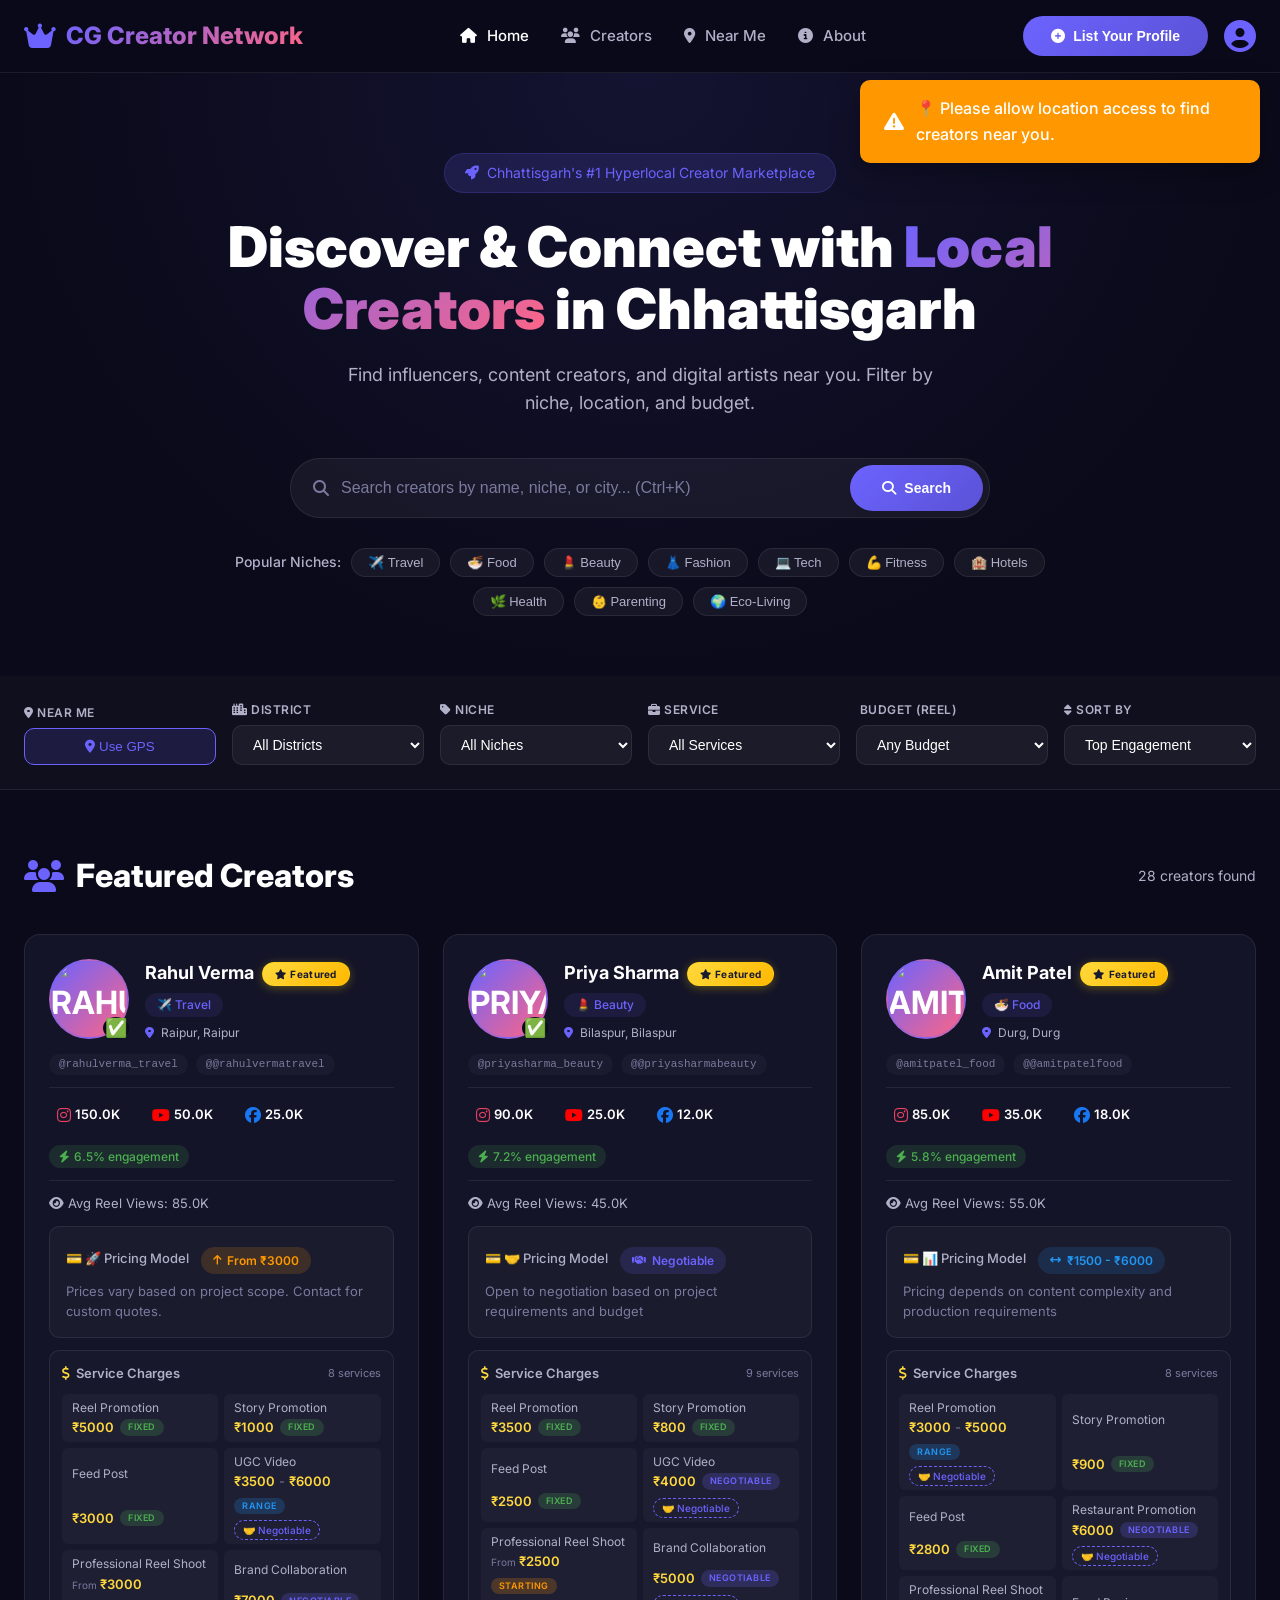
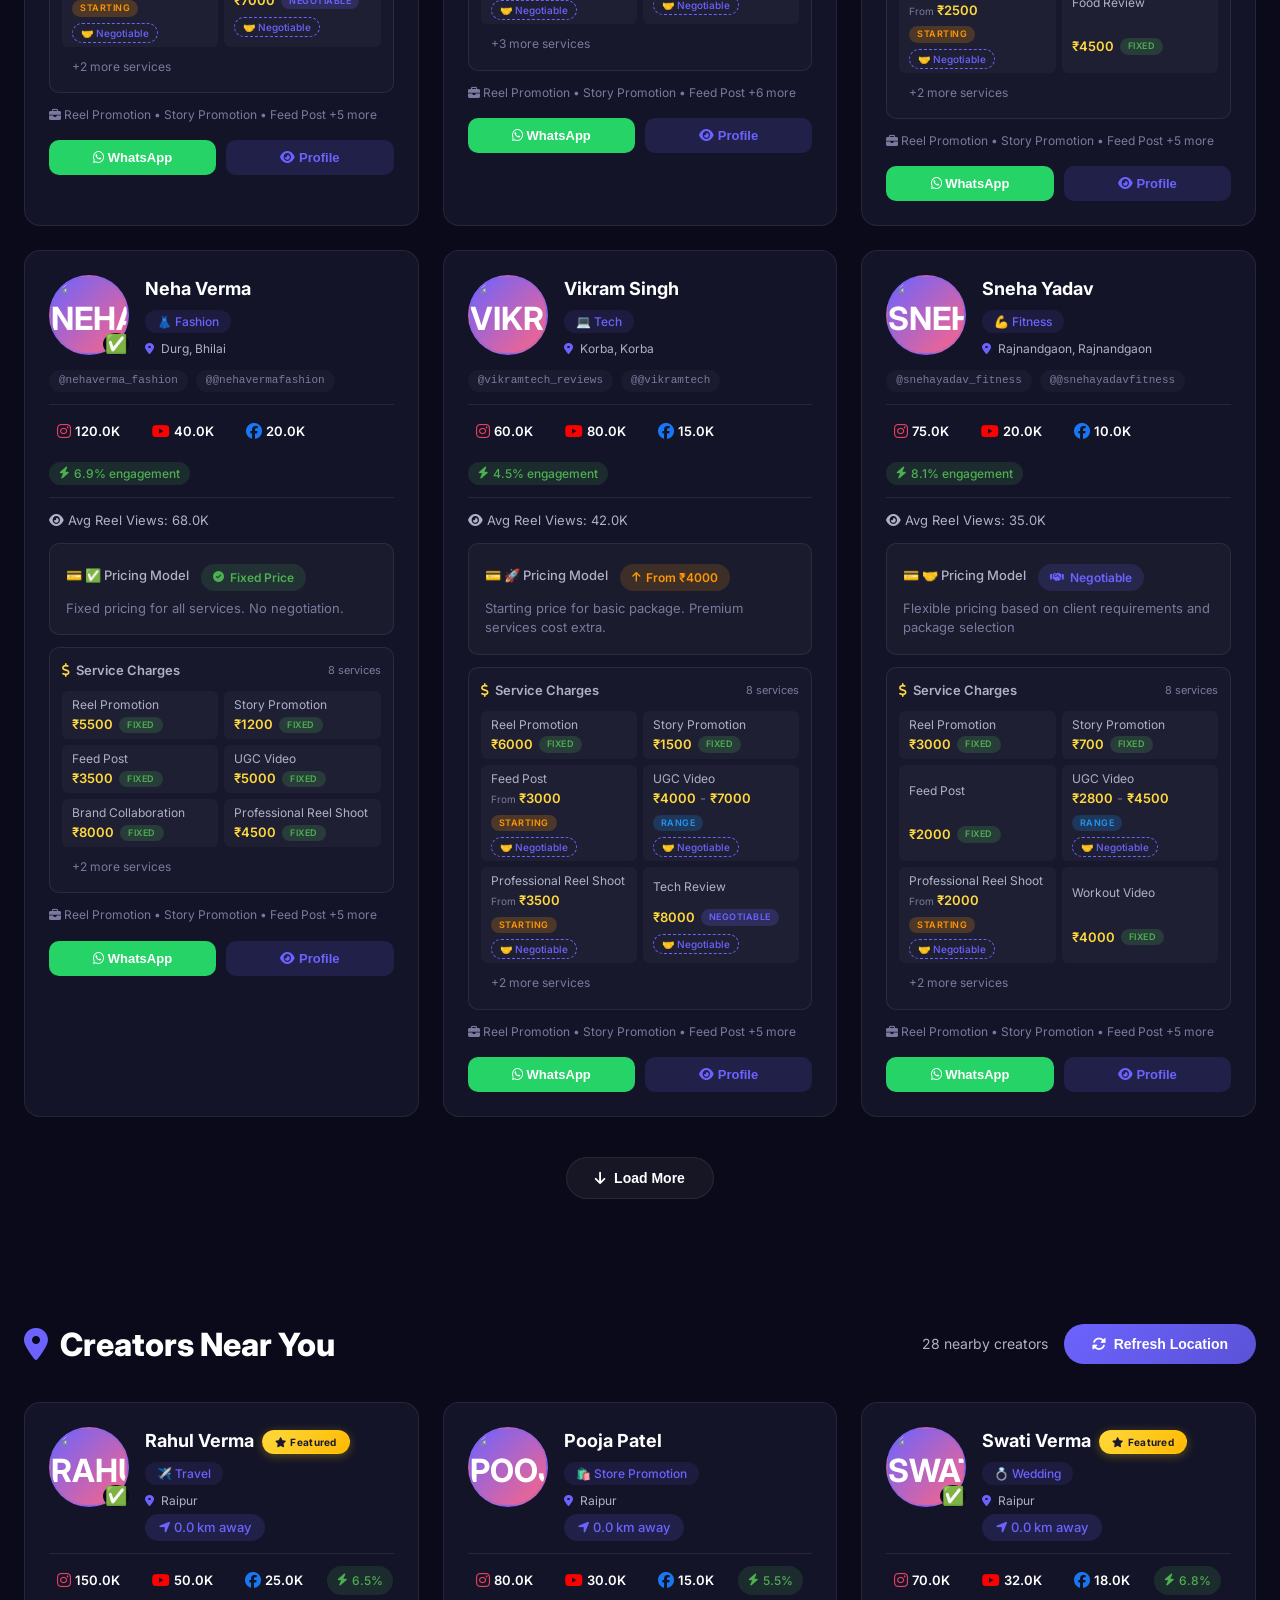
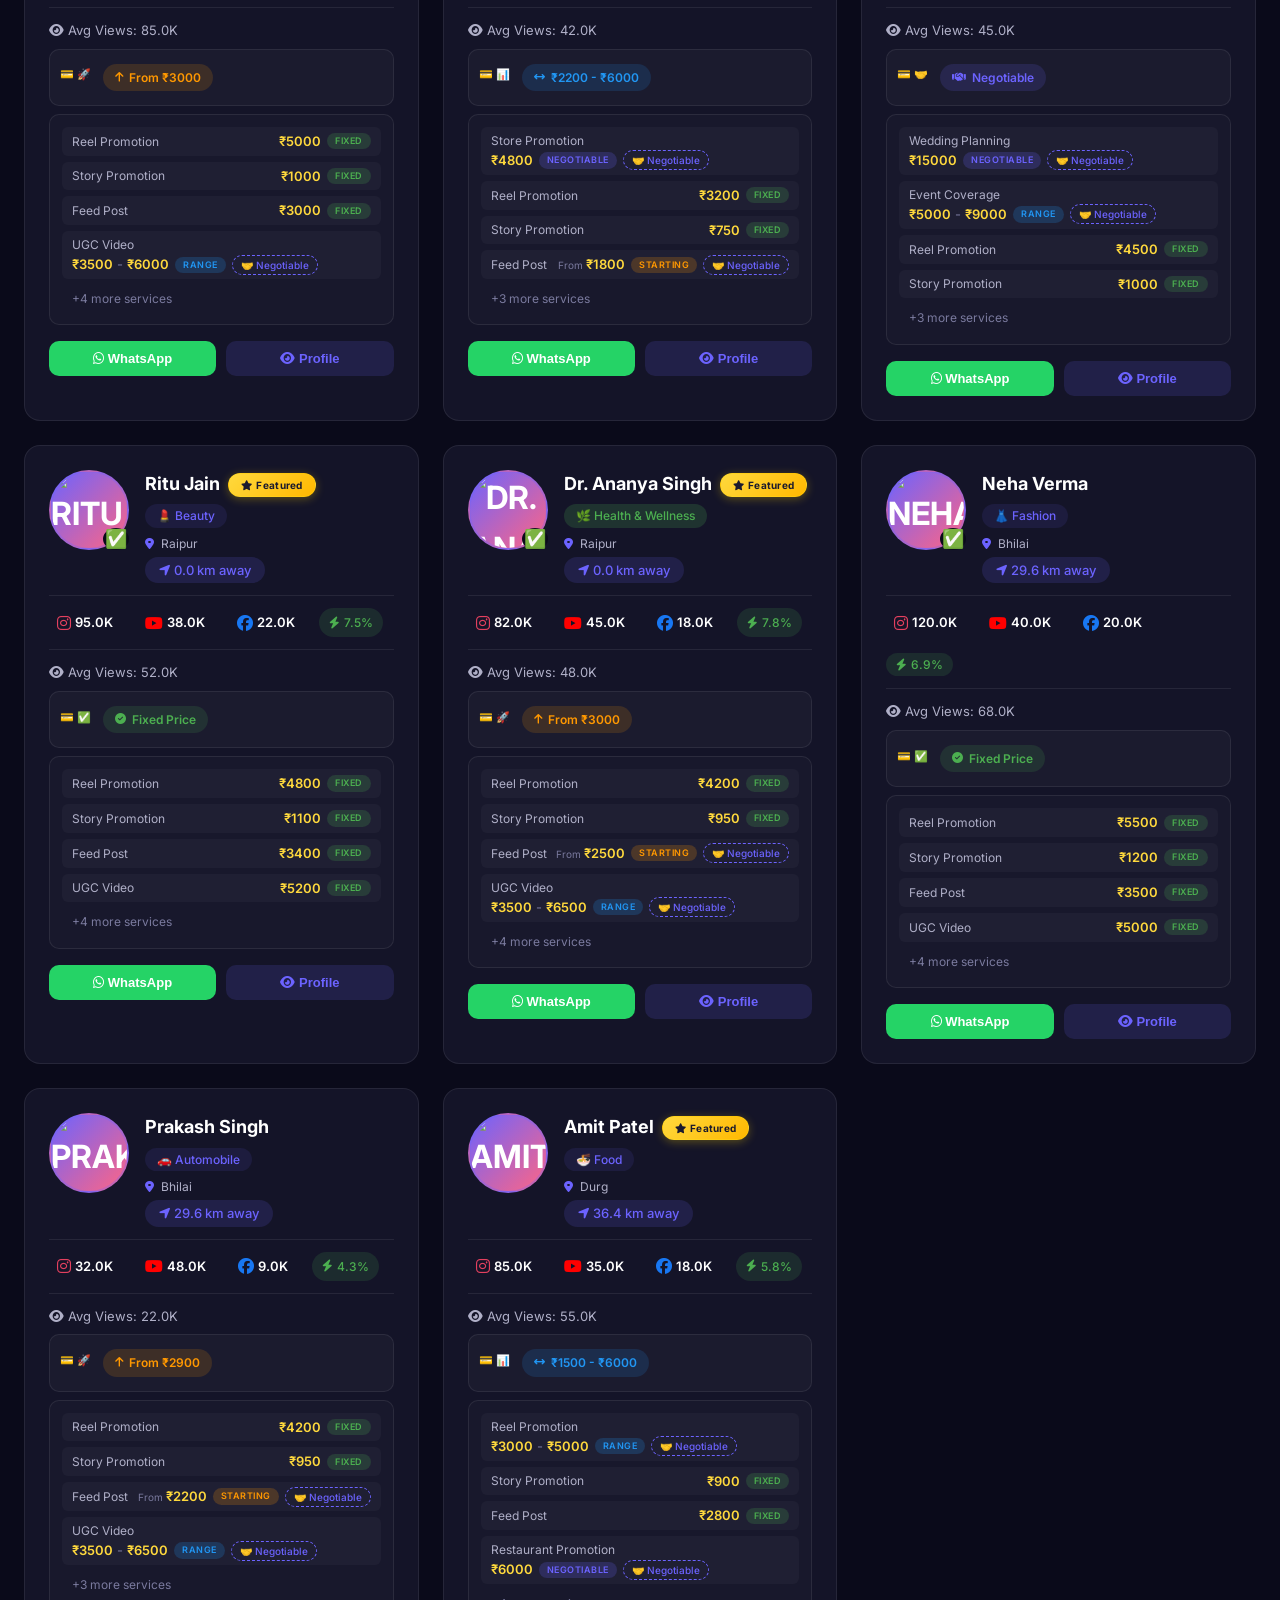
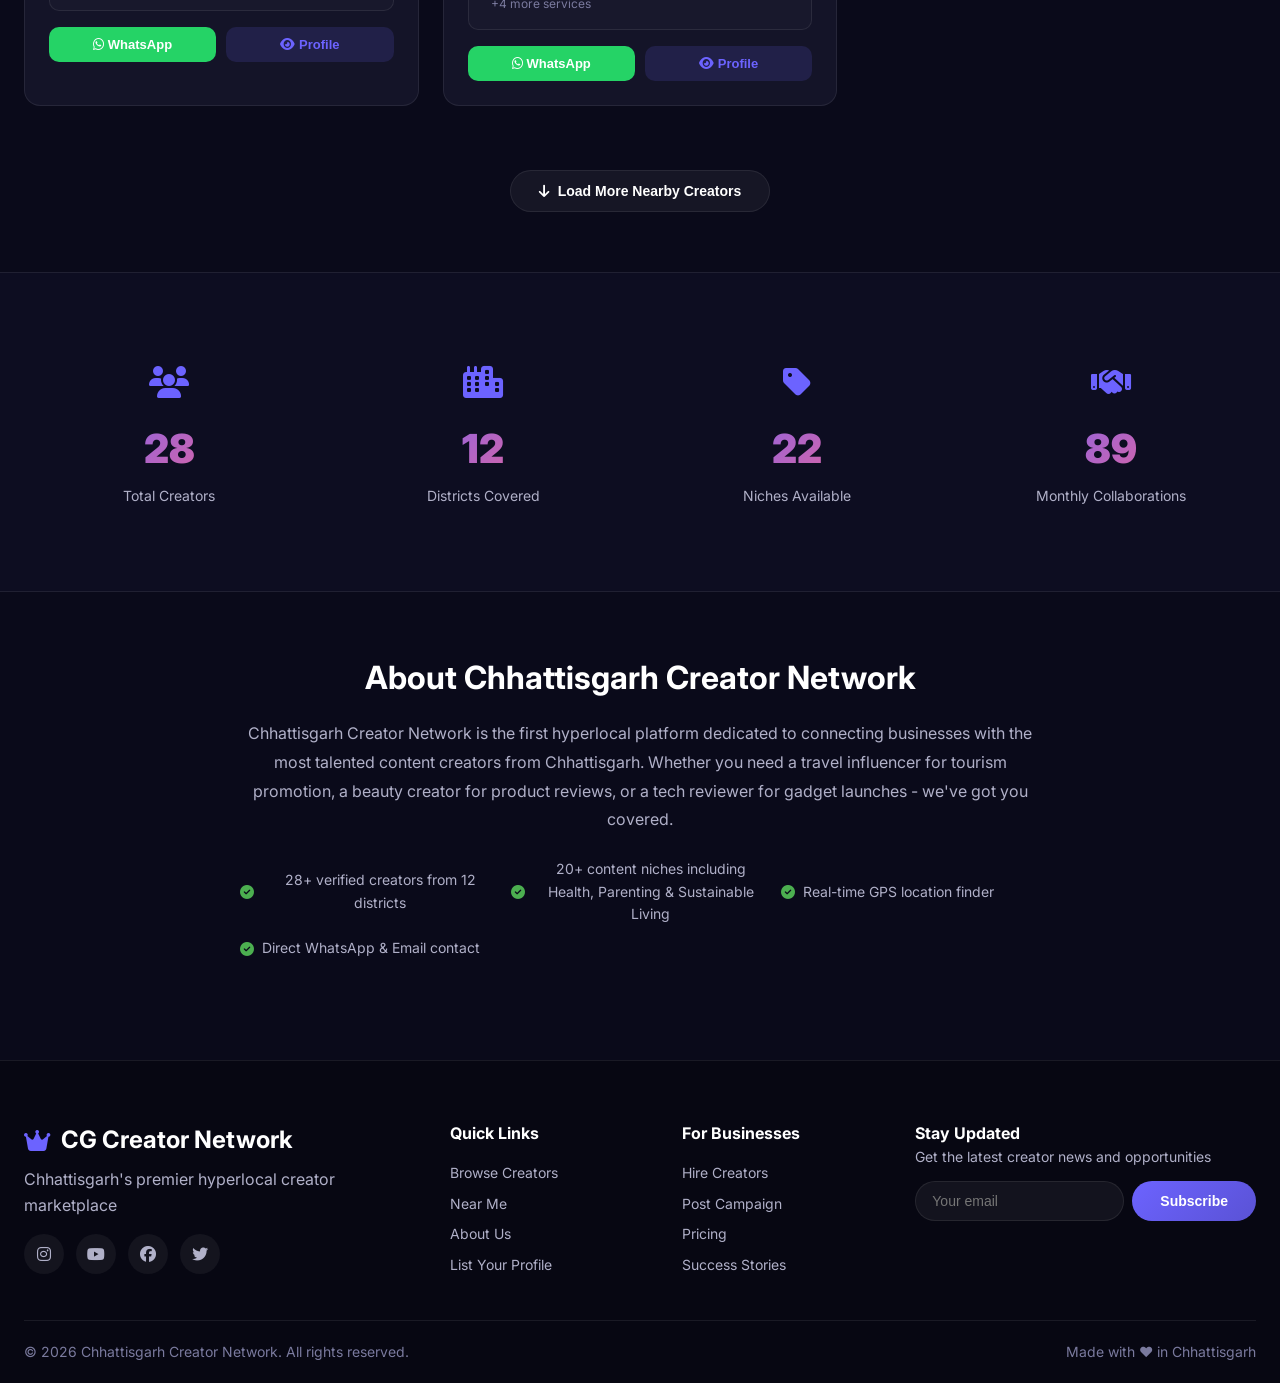
==== index.html @ 4bb75bbf "Initial commit" ====
<!DOCTYPE html>
<html lang="en">
<head>
    <meta charset="UTF-8">
    <meta name="viewport" content="width=device-width, initial-scale=1.0">
    <title>Chhattisgarh Creator Network - Hyperlocal Creator Marketplace</title>
    <link rel="stylesheet" href="style.css">
    <link rel="stylesheet" href="https://cdnjs.cloudflare.com/ajax/libs/font-awesome/6.5.0/css/all.min.css">
    <link href="https://fonts.googleapis.com/css2?family=Inter:wght@300;400;500;600;700;800;900&display=swap" rel="stylesheet">
</head>
<body>
    <!-- Header -->
    <header class="header" id="home">
        <div class="container">
            <nav class="navbar">
                <div class="logo">
                    <i class="fas fa-crown"></i>
                    <span>CG Creator Network</span>
                </div>
                <div class="nav-links" id="navLinks">
                    <a href="#home" class="active"><i class="fas fa-home"></i> Home</a>
                    <a href="#creators"><i class="fas fa-users"></i> Creators</a>
                    <a href="#nearby"><i class="fas fa-map-marker-alt"></i> Near Me</a>
                    <a href="#about"><i class="fas fa-info-circle"></i> About</a>
                </div>
                <div class="nav-actions">
                    <button class="btn-primary" onclick="openJoinModal()">
                        <i class="fas fa-plus-circle"></i> List Your Profile
                    </button>
                    <i class="fas fa-user-circle user-icon"></i>
                    <button class="mobile-menu" onclick="toggleMobileMenu()">
                        <i class="fas fa-bars"></i>
                    </button>
                </div>
            </nav>
        </div>
    </header>

    <!-- Hero Section -->
    <section class="hero">
        <div class="container">
            <div class="hero-content">
                <div class="hero-badge">
                    <i class="fas fa-rocket"></i> 
                    Chhattisgarh's #1 Hyperlocal Creator Marketplace
                </div>
                <h1>Discover & Connect with <span>Local Creators</span> in Chhattisgarh</h1>
                <p>Find influencers, content creators, and digital artists near you. Filter by niche, location, and budget.</p>
                
                <!-- Search Bar -->
                <div class="search-bar">
                    <div class="search-input-wrapper">
                        <i class="fas fa-search"></i>
                        <input type="text" id="searchInput" placeholder="Search creators by name, niche, or city... (Ctrl+K)" onkeyup="searchCreators()">
                    </div>
                    <button class="btn-primary" onclick="searchCreators()">
                        <i class="fas fa-search"></i> Search
                    </button>
                </div>

                <!-- Quick Filters -->
                <div class="quick-filters">
                    <span class="filter-label">Popular Niches:</span>
                    <button class="filter-chip" onclick="filterByNiche('Travel')">✈️ Travel</button>
                    <button class="filter-chip" onclick="filterByNiche('Food')">🍜 Food</button>
                    <button class="filter-chip" onclick="filterByNiche('Beauty')">💄 Beauty</button>
                    <button class="filter-chip" onclick="filterByNiche('Fashion')">👗 Fashion</button>
                    <button class="filter-chip" onclick="filterByNiche('Tech')">💻 Tech</button>
                    <button class="filter-chip" onclick="filterByNiche('Fitness')">💪 Fitness</button>
                    <button class="filter-chip" onclick="filterByNiche('Hotel Promotion')">🏨 Hotels</button>
                    <button class="filter-chip" onclick="filterByNiche('Health & Wellness')">🌿 Health</button>
                    <button class="filter-chip" onclick="filterByNiche('Parenting')">👶 Parenting</button>
                    <button class="filter-chip" onclick="filterByNiche('Sustainable Living')">🌍 Eco-Living</button>
                </div>
            </div>
        </div>
    </section>

    <!-- Filters Section -->
    <section class="filters-section">
        <div class="container">
            <div class="filters-wrapper">
                <div class="filter-group">
                    <label><i class="fas fa-map-marker-alt"></i> Near Me</label>
                    <button class="filter-btn gps-btn" onclick="findNearbyCreators()">
                        <i class="fas fa-location-dot"></i> Use GPS
                    </button>
                </div>
                <div class="filter-group">
                    <label><i class="fas fa-city"></i> District</label>
                    <select id="districtFilter" onchange="applyFilters()">
                        <option value="">All Districts</option>
                    </select>
                </div>
                <div class="filter-group">
                    <label><i class="fas fa-tag"></i> Niche</label>
                    <select id="nicheFilter" onchange="applyFilters()">
                        <option value="">All Niches</option>
                    </select>
                </div>
                <div class="filter-group">
                    <label><i class="fas fa-briefcase"></i> Service</label>
                    <select id="serviceFilter" onchange="applyFilters()">
                        <option value="">All Services</option>
                    </select>
                </div>
                <div class="filter-group">
                    <label><i class="fas fa-coin"></i> Budget (Reel)</label>
                    <select id="budgetFilter" onchange="applyFilters()">
                        <option value="">Any Budget</option>
                        <option value="1000">Under ₹1,000</option>
                        <option value="3000">Under ₹3,000</option>
                        <option value="5000">Under ₹5,000</option>
                        <option value="10000">Under ₹10,000</option>
                        <option value="20000">Under ₹20,000</option>
                    </select>
                </div>
                <div class="filter-group">
                    <label><i class="fas fa-sort"></i> Sort By</label>
                    <select id="sortFilter" onchange="applyFilters()">
                        <option value="engagement">Top Engagement</option>
                        <option value="followers">Most Followers</option>
                        <option value="views">Most Views</option>
                        <option value="price-low">Price: Low to High</option>
                        <option value="price-high">Price: High to Low</option>
                        <option value="distance">Nearest First</option>
                    </select>
                </div>
            </div>
        </div>
    </section>

    <!-- Creators Grid -->
    <section class="creators-section" id="creators">
        <div class="container">
            <div class="section-header">
                <h2><i class="fas fa-users"></i> Featured Creators</h2>
                <span class="creator-count" id="creatorCount">Loading...</span>
            </div>
            <div class="creators-grid" id="creatorsGrid">
                <div class="loading-state">
                    <i class="fas fa-spinner fa-spin"></i>
                    <p>Loading creators...</p>
                </div>
            </div>
            <div class="load-more" id="loadMoreContainer">
                <button class="btn-secondary" onclick="loadMoreCreators()">
                    <i class="fas fa-arrow-down"></i> Load More
                </button>
            </div>
        </div>
    </section>

    <!-- Nearby Creators Section -->
    <section class="nearby-section" id="nearby">
        <div class="container">
            <div class="section-header">
                <h2><i class="fas fa-location-dot"></i> Creators Near You</h2>
                <div class="section-actions">
                    <span class="creator-count" id="nearbyCount">Loading...</span>
                    <button class="btn-primary" onclick="findNearbyCreators()">
                        <i class="fas fa-rotate"></i> Refresh Location
                    </button>
                </div>
            </div>
            <div class="nearby-grid" id="nearbyGrid">
                <div class="empty-state">
                    <i class="fas fa-map-pin"></i>
                    <h3>Find Creators Near You</h3>
                    <p>Click the "Use GPS" button to find creators in your area</p>
                    <button class="btn-primary" onclick="findNearbyCreators()">
                        <i class="fas fa-location-dot"></i> Find Near Me
                    </button>
                </div>
            </div>
        </div>
    </section>

    <!-- Stats Section -->
    <section class="stats-section">
        <div class="container">
            <div class="stats-grid">
                <div class="stat-card">
                    <div class="stat-icon"><i class="fas fa-users"></i></div>
                    <div class="stat-number" id="totalCreators">0</div>
                    <div class="stat-label">Total Creators</div>
                </div>
                <div class="stat-card">
                    <div class="stat-icon"><i class="fas fa-city"></i></div>
                    <div class="stat-number" id="totalDistricts">0</div>
                    <div class="stat-label">Districts Covered</div>
                </div>
                <div class="stat-card">
                    <div class="stat-icon"><i class="fas fa-tag"></i></div>
                    <div class="stat-number" id="totalNiches">0</div>
                    <div class="stat-label">Niches Available</div>
                </div>
                <div class="stat-card">
                    <div class="stat-icon"><i class="fas fa-handshake"></i></div>
                    <div class="stat-number" id="totalCollaborations">0</div>
                    <div class="stat-label">Monthly Collaborations</div>
                </div>
            </div>
        </div>
    </section>

    <!-- About Section -->
    <section class="about-section" id="about">
        <div class="container">
            <div class="about-content">
                <h2>About Chhattisgarh Creator Network</h2>
                <p>Chhattisgarh Creator Network is the first hyperlocal platform dedicated to connecting businesses with the most talented content creators from Chhattisgarh. Whether you need a travel influencer for tourism promotion, a beauty creator for product reviews, or a tech reviewer for gadget launches - we've got you covered.</p>
                <div class="about-features">
                    <div class="feature">
                        <i class="fas fa-check-circle"></i>
                        <span>28+ verified creators from 12 districts</span>
                    </div>
                    <div class="feature">
                        <i class="fas fa-check-circle"></i>
                        <span>20+ content niches including Health, Parenting & Sustainable Living</span>
                    </div>
                    <div class="feature">
                        <i class="fas fa-check-circle"></i>
                        <span>Real-time GPS location finder</span>
                    </div>
                    <div class="feature">
                        <i class="fas fa-check-circle"></i>
                        <span>Direct WhatsApp & Email contact</span>
                    </div>
                </div>
            </div>
        </div>
    </section>

    <!-- Footer -->
    <footer class="footer">
        <div class="container">
            <div class="footer-content">
                <div class="footer-brand">
                    <h3><i class="fas fa-crown"></i> CG Creator Network</h3>
                    <p>Chhattisgarh's premier hyperlocal creator marketplace</p>
                    <div class="social-links">
                        <a href="#"><i class="fab fa-instagram"></i></a>
                        <a href="#"><i class="fab fa-youtube"></i></a>
                        <a href="#"><i class="fab fa-facebook"></i></a>
                        <a href="#"><i class="fab fa-twitter"></i></a>
                    </div>
                </div>
                <div class="footer-links">
                    <h4>Quick Links</h4>
                    <a href="#creators">Browse Creators</a>
                    <a href="#nearby">Near Me</a>
                    <a href="#about">About Us</a>
                    <a href="#" onclick="openJoinModal()">List Your Profile</a>
                </div>
                <div class="footer-links">
                    <h4>For Businesses</h4>
                    <a href="#">Hire Creators</a>
                    <a href="#">Post Campaign</a>
                    <a href="#">Pricing</a>
                    <a href="#">Success Stories</a>
                </div>
                <div class="footer-newsletter">
                    <h4>Stay Updated</h4>
                    <p>Get the latest creator news and opportunities</p>
                    <div class="newsletter-form">
                        <input type="email" placeholder="Your email">
                        <button class="btn-primary">Subscribe</button>
                    </div>
                </div>
            </div>
            <div class="footer-bottom">
                <p>&copy; 2026 Chhattisgarh Creator Network. All rights reserved.</p>
                <p>Made with ❤️ in Chhattisgarh</p>
            </div>
        </div>
    </footer>

    <!-- Creator Profile Modal -->
    <div id="profileModal" class="modal">
        <div class="modal-content">
            <span class="close-modal" onclick="closeProfileModal()">&times;</span>
            <div id="modalBody">
                <!-- Dynamic content -->
            </div>
        </div>
    </div>

    <!-- Join Modal -->
    <div id="joinModal" class="modal">
        <div class="modal-content join-modal">
            <span class="close-modal" onclick="closeJoinModal()">&times;</span>
            <h2><i class="fas fa-user-plus"></i> List Your Profile</h2>
            <p>Fill in your details to get listed on Chhattisgarh Creator Network</p>
            
            <form id="joinForm" onsubmit="submitJoinForm(event)">
                <input type="hidden" id="whatsappNumber" value="919999999999">
                
                <div class="form-group">
                    <label>Full Name *</label>
                    <input type="text" id="fullName" required placeholder="Your full name">
                </div>
                <div class="form-group">
                    <label>Email *</label>
                    <input type="email" id="email" required placeholder="your@email.com">
                </div>
                <div class="form-group">
                    <label>WhatsApp Number *</label>
                    <input type="tel" id="whatsapp" required placeholder="919999999999">
                </div>
                <div class="form-group">
                    <label>District *</label>
                    <select id="district" required>
                        <option value="">Select District</option>
                        <option>Raipur</option>
                        <option>Bilaspur</option>
                        <option>Durg</option>
                        <option>Bhilai</option>
                        <option>Korba</option>
                        <option>Rajnandgaon</option>
                        <option>Jagdalpur</option>
                        <option>Ambikapur</option>
                        <option>Raigarh</option>
                        <option>Mahasamund</option>
                        <option>Dhamtari</option>
                        <option>Kabirdham</option>
                        <option>Other</option>
                    </select>
                </div>
                <div class="form-group">
                    <label>Niche *</label>
                    <select id="niche" required>
                        <option value="">Select Niche</option>
                        <option>Travel</option>
                        <option>Beauty</option>
                        <option>Food</option>
                        <option>Fashion</option>
                        <option>Tech</option>
                        <option>Education</option>
                        <option>Finance</option>
                        <option>Fitness</option>
                        <option>Automobile</option>
                        <option>Real Estate</option>
                        <option>Hotel Promotion</option>
                        <option>Restaurant Promotion</option>
                        <option>Store Promotion</option>
                        <option>Tourism</option>
                        <option>Wedding</option>
                        <option>Local News</option>
                        <option>Gaming</option>
                        <option>Photography</option>
                        <option>Lifestyle</option>
                        <option>Event Coverage</option>
                        <option>Health & Wellness</option>
                        <option>Parenting</option>
                        <option>Sustainable Living</option>
                        <option>Other</option>
                    </select>
                </div>
                <div class="form-row">
                    <div class="form-group">
                        <label>Instagram Followers</label>
                        <input type="number" id="instagramFollowers" placeholder="0">
                    </div>
                    <div class="form-group">
                        <label>YouTube Subscribers</label>
                        <input type="number" id="youtubeSubscribers" placeholder="0">
                    </div>
                </div>
                <div class="form-row">
                    <div class="form-group">
                        <label>Average Reel Views</label>
                        <input type="number" id="avgViews" placeholder="0">
                    </div>
                    <div class="form-group">
                        <label>Engagement Rate (%)</label>
                        <input type="number" step="0.1" id="engagementRate" placeholder="5.0">
                    </div>
                </div>
                <div class="form-row">
                    <div class="form-group">
                        <label>Reel Charge (₹)</label>
                        <input type="number" id="reelCharge" placeholder="5000">
                    </div>
                    <div class="form-group">
                        <label>Story Charge (₹)</label>
                        <input type="number" id="storyCharge" placeholder="1000">
                    </div>
                </div>
                <div class="form-row">
                    <div class="form-group">
                        <label>Feed Post Charge (₹)</label>
                        <input type="number" id="postCharge" placeholder="3000">
                    </div>
                    <div class="form-group">
                        <label>Collaboration Charge (₹)</label>
                        <input type="number" id="collabCharge" placeholder="7000">
                    </div>
                </div>
                <button type="submit" class="btn-primary submit-btn">
                    <i class="fab fa-whatsapp"></i> Submit via WhatsApp
                </button>
            </form>
        </div>
    </div>

    <script src="script.js"></script>
</body>
</html>
---- style.css ----
:root {
    --primary: #6C63FF;
    --primary-dark: #5A52D5;
    --secondary: #FF6584;
    --accent: #FFD93D;
    --success: #4CAF50;
    --danger: #FF4757;
    --bg-dark: #0A0A1A;
    --bg-card: #141428;
    --bg-card-hover: #1A1A3A;
    --text-primary: #FFFFFF;
    --text-secondary: #B0B0C8;
    --text-muted: #7A7A9E;
    --border-color: rgba(255,255,255,0.08);
    --shadow: 0 20px 60px rgba(0,0,0,0.5);
    --radius: 16px;
    --radius-sm: 10px;
    --transition: all 0.3s cubic-bezier(0.4, 0, 0.2, 1);
}

* {
    margin: 0;
    padding: 0;
    box-sizing: border-box;
}

body {
    font-family: 'Inter', -apple-system, BlinkMacSystemFont, sans-serif;
    background: var(--bg-dark);
    color: var(--text-primary);
    line-height: 1.6;
    overflow-x: hidden;
}

.container {
    max-width: 1400px;
    margin: 0 auto;
    padding: 0 24px;
}

::-webkit-scrollbar {
    width: 10px;
}
::-webkit-scrollbar-track {
    background: var(--bg-dark);
}
::-webkit-scrollbar-thumb {
    background: var(--primary);
    border-radius: 10px;
}

.btn-primary {
    background: linear-gradient(135deg, var(--primary), var(--primary-dark));
    color: white;
    border: none;
    padding: 12px 28px;
    border-radius: 50px;
    font-weight: 600;
    font-size: 14px;
    cursor: pointer;
    transition: var(--transition);
    display: inline-flex;
    align-items: center;
    gap: 8px;
}

.btn-primary:hover {
    transform: translateY(-2px);
    box-shadow: 0 10px 30px rgba(108, 99, 255, 0.4);
}

.btn-secondary {
    background: rgba(255,255,255,0.05);
    color: var(--text-primary);
    border: 1px solid var(--border-color);
    padding: 12px 28px;
    border-radius: 50px;
    font-weight: 600;
    font-size: 14px;
    cursor: pointer;
    transition: var(--transition);
    display: inline-flex;
    align-items: center;
    gap: 8px;
}

.btn-secondary:hover {
    background: rgba(255,255,255,0.1);
    border-color: var(--primary);
}

.header {
    position: sticky;
    top: 0;
    z-index: 1000;
    background: rgba(10, 10, 26, 0.95);
    backdrop-filter: blur(20px);
    border-bottom: 1px solid var(--border-color);
}

.navbar {
    display: flex;
    justify-content: space-between;
    align-items: center;
    padding: 16px 0;
}

.logo {
    display: flex;
    align-items: center;
    gap: 10px;
    font-size: 24px;
    font-weight: 800;
}

.logo i {
    color: var(--primary);
    font-size: 28px;
}

.logo span {
    background: linear-gradient(135deg, var(--primary), var(--secondary));
    -webkit-background-clip: text;
    -webkit-text-fill-color: transparent;
}

.nav-links {
    display: flex;
    gap: 32px;
    align-items: center;
}

.nav-links a {
    color: var(--text-secondary);
    text-decoration: none;
    font-weight: 500;
    transition: var(--transition);
    font-size: 15px;
}

.nav-links a:hover,
.nav-links a.active {
    color: var(--text-primary);
}

.nav-links a i {
    margin-right: 6px;
}

.nav-actions {
    display: flex;
    align-items: center;
    gap: 16px;
}

.user-icon {
    font-size: 32px;
    color: var(--primary);
    cursor: pointer;
}

.mobile-menu {
    display: none;
    background: none;
    border: none;
    color: var(--text-primary);
    font-size: 24px;
    cursor: pointer;
}

.hero {
    padding: 80px 0 60px;
    background: radial-gradient(ellipse at top center, rgba(108,99,255,0.1) 0%, transparent 70%);
}

.hero-content {
    text-align: center;
    max-width: 900px;
    margin: 0 auto;
}

.hero-badge {
    display: inline-flex;
    align-items: center;
    gap: 8px;
    background: rgba(108,99,255,0.15);
    border: 1px solid rgba(108,99,255,0.2);
    padding: 8px 20px;
    border-radius: 50px;
    font-size: 14px;
    color: var(--primary);
    margin-bottom: 24px;
}

.hero h1 {
    font-size: 56px;
    font-weight: 900;
    line-height: 1.1;
    margin-bottom: 20px;
}

.hero h1 span {
    background: linear-gradient(135deg, var(--primary), var(--secondary));
    -webkit-background-clip: text;
    -webkit-text-fill-color: transparent;
}

.hero p {
    font-size: 18px;
    color: var(--text-secondary);
    max-width: 600px;
    margin: 0 auto 40px;
}

.search-bar {
    display: flex;
    gap: 12px;
    max-width: 700px;
    margin: 0 auto 30px;
    background: rgba(255,255,255,0.05);
    border: 1px solid var(--border-color);
    border-radius: 60px;
    padding: 6px;
    transition: var(--transition);
}

.search-bar:focus-within {
    border-color: var(--primary);
    box-shadow: 0 0 30px rgba(108,99,255,0.1);
}

.search-input-wrapper {
    flex: 1;
    display: flex;
    align-items: center;
    padding: 0 16px;
    gap: 12px;
}

.search-input-wrapper i {
    color: var(--text-muted);
}

.search-input-wrapper input {
    flex: 1;
    background: transparent;
    border: none;
    color: var(--text-primary);
    font-size: 16px;
    padding: 14px 0;
    outline: none;
}

.search-input-wrapper input::placeholder {
    color: var(--text-muted);
}

.search-bar .btn-primary {
    padding: 14px 32px;
}

.quick-filters {
    display: flex;
    flex-wrap: wrap;
    gap: 10px;
    justify-content: center;
    margin-top: 10px;
}

.filter-label {
    color: var(--text-secondary);
    font-size: 14px;
    font-weight: 500;
    display: flex;
    align-items: center;
}

.filter-chip {
    background: rgba(255,255,255,0.05);
    border: 1px solid var(--border-color);
    color: var(--text-secondary);
    padding: 6px 16px;
    border-radius: 50px;
    cursor: pointer;
    transition: var(--transition);
    font-size: 13px;
}

.filter-chip:hover {
    background: rgba(108,99,255,0.15);
    border-color: var(--primary);
    color: var(--text-primary);
}

.filters-section {
    padding: 24px 0;
    border-bottom: 1px solid var(--border-color);
    background: rgba(255,255,255,0.02);
}

.filters-wrapper {
    display: flex;
    flex-wrap: wrap;
    gap: 16px;
    align-items: flex-end;
}

.filter-group {
    flex: 1;
    min-width: 150px;
}

.filter-group label {
    display: block;
    font-size: 12px;
    font-weight: 600;
    color: var(--text-secondary);
    margin-bottom: 6px;
    text-transform: uppercase;
    letter-spacing: 0.5px;
}

.filter-group select,
.filter-group input {
    width: 100%;
    background: rgba(255,255,255,0.05);
    border: 1px solid var(--border-color);
    color: var(--text-primary);
    padding: 10px 16px;
    border-radius: var(--radius-sm);
    font-size: 14px;
    transition: var(--transition);
    cursor: pointer;
}

.filter-group select:focus,
.filter-group input:focus {
    border-color: var(--primary);
    outline: none;
}

.filter-group select option {
    background: var(--bg-dark);
}

.filter-btn {
    width: 100%;
    padding: 10px 16px;
    border-radius: var(--radius-sm);
    border: 1px solid var(--border-color);
    background: rgba(255,255,255,0.05);
    color: var(--text-primary);
    cursor: pointer;
    transition: var(--transition);
    font-weight: 500;
}

.filter-btn.gps-btn {
    background: rgba(108,99,255,0.15);
    border-color: var(--primary);
    color: var(--primary);
}

.filter-btn.gps-btn:hover {
    background: var(--primary);
    color: white;
}

.creators-section,
.nearby-section {
    padding: 60px 0;
}

.section-header {
    display: flex;
    justify-content: space-between;
    align-items: center;
    margin-bottom: 32px;
    flex-wrap: wrap;
    gap: 16px;
}

.section-header h2 {
    font-size: 32px;
    font-weight: 800;
    display: flex;
    align-items: center;
    gap: 12px;
}

.section-header h2 i {
    color: var(--primary);
}

.section-actions {
    display: flex;
    align-items: center;
    gap: 16px;
}

.creator-count {
    color: var(--text-secondary);
    font-size: 14px;
}

.creators-grid,
.nearby-grid {
    display: grid;
    grid-template-columns: repeat(auto-fill, minmax(340px, 1fr));
    gap: 24px;
}

.loading-state {
    text-align: center;
    padding: 60px 20px;
    grid-column: 1 / -1;
}

.loading-state i {
    font-size: 48px;
    color: var(--primary);
    margin-bottom: 16px;
}

.loading-state p {
    color: var(--text-secondary);
}

.creator-card {
    background: var(--bg-card);
    border-radius: var(--radius);
    padding: 24px;
    border: 1px solid var(--border-color);
    transition: var(--transition);
    position: relative;
    overflow: hidden;
}

.creator-card:hover {
    transform: translateY(-4px);
    box-shadow: var(--shadow);
    border-color: rgba(108,99,255,0.2);
}

.creator-card::before {
    content: '';
    position: absolute;
    top: 0;
    left: 0;
    right: 0;
    height: 3px;
    background: linear-gradient(90deg, var(--primary), var(--secondary));
    opacity: 0;
    transition: var(--transition);
}

.creator-card:hover::before {
    opacity: 1;
}

.creator-card-top {
    display: flex;
    gap: 16px;
    align-items: flex-start;
    margin-bottom: 12px;
}

.creator-avatar {
    width: 80px;
    height: 80px;
    border-radius: 50%;
    background: linear-gradient(135deg, var(--primary), var(--secondary));
    display: flex;
    align-items: center;
    justify-content: center;
    font-size: 32px;
    color: white;
    flex-shrink: 0;
    font-weight: 700;
    text-transform: uppercase;
    position: relative;
    overflow: visible;
    border: 2px solid rgba(108,99,255,0.3);
}

.creator-avatar img {
    width: 100%;
    height: 100%;
    border-radius: 50%;
    object-fit: cover;
}

.verified-badge {
    position: absolute;
    bottom: -2px;
    right: -2px;
    font-size: 18px;
    background: var(--bg-dark);
    border-radius: 50%;
    padding: 2px;
    line-height: 1;
    z-index: 2;
}

.featured-badge {
    display: inline-flex;
    align-items: center;
    gap: 4px;
    background: linear-gradient(135deg, #FFD93D, #FFB800);
    color: #1A1A2E;
    font-size: 10px;
    font-weight: 700;
    padding: 3px 12px;
    border-radius: 50px;
    border: 1px solid rgba(255, 215, 0, 0.3);
    box-shadow: 0 2px 10px rgba(255, 215, 0, 0.3);
    margin-top: 2px;
    white-space: nowrap;
    letter-spacing: 0.3px;
}

.featured-badge i {
    font-size: 10px;
}

.creator-info {
    flex: 1;
    min-width: 0;
}

.creator-info .creator-name {
    font-size: 18px;
    font-weight: 700;
    margin-bottom: 2px;
    display: flex;
    align-items: center;
    gap: 8px;
    flex-wrap: wrap;
}

.creator-niche {
    display: inline-flex;
    align-items: center;
    gap: 4px;
    color: var(--primary);
    font-size: 12px;
    font-weight: 500;
    background: rgba(108,99,255,0.1);
    padding: 2px 12px;
    border-radius: 50px;
    margin: 4px 0 6px;
}

.creator-niche[data-niche="Health & Wellness"] {
    background: rgba(76, 175, 80, 0.2);
    color: #4CAF50;
}

.creator-niche[data-niche="Parenting"] {
    background: rgba(255, 152, 0, 0.2);
    color: #FF9800;
}

.creator-niche[data-niche="Sustainable Living"] {
    background: rgba(0, 150, 136, 0.2);
    color: #009688;
}

.creator-location {
    color: var(--text-secondary);
    font-size: 12px;
}

.creator-location i {
    color: var(--primary);
    margin-right: 4px;
}

.distance-badge {
    display: inline-flex;
    align-items: center;
    gap: 4px;
    background: rgba(108,99,255,0.15);
    color: var(--primary);
    padding: 2px 12px;
    border-radius: 50px;
    font-size: 12px;
    font-weight: 500;
    margin-top: 4px;
}

.creator-social {
    display: flex;
    gap: 16px;
    padding: 12px 0;
    border-top: 1px solid var(--border-color);
    border-bottom: 1px solid var(--border-color);
    margin: 12px 0;
    flex-wrap: wrap;
}

.creator-social .social-item {
    display: inline-flex;
    align-items: center;
    gap: 4px;
    font-size: 13px;
    color: var(--text-secondary);
    text-decoration: none;
    padding: 4px 8px;
    border-radius: 8px;
    transition: var(--transition);
    cursor: pointer;
}

.creator-social .social-item:hover {
    background: rgba(255,255,255,0.05);
    transform: scale(1.05);
}

.creator-social .social-item i {
    font-size: 16px;
    transition: var(--transition);
}

.creator-social .social-item:hover i.fa-instagram {
    color: #E4405F;
}

.creator-social .social-item:hover i.fa-youtube {
    color: #FF0000;
}

.creator-social .social-item:hover i.fa-facebook {
    color: #1877F2;
}

.creator-social .social-item .count {
    color: var(--text-primary);
    font-weight: 600;
}

.social-item .insta {
    color: #E4405F;
}
.social-item .yt {
    color: #FF0000;
}
.social-item .fb {
    color: #1877F2;
}

.engagement-badge {
    display: inline-flex;
    align-items: center;
    gap: 4px;
    padding: 2px 10px;
    border-radius: 50px;
    font-size: 12px;
    font-weight: 500;
    background: rgba(76, 175, 80, 0.15) !important;
    color: #4CAF50 !important;
}

.engagement-badge i {
    color: #4CAF50;
}

.creator-social-handles {
    display: flex;
    gap: 8px;
    flex-wrap: wrap;
    margin: 4px 0 8px;
}

.creator-social-handles .handle {
    font-size: 11px;
    color: var(--text-muted);
    background: rgba(255,255,255,0.03);
    padding: 2px 10px;
    border-radius: 50px;
    font-family: monospace;
}

.pricing-badge {
    display: inline-flex;
    align-items: center;
    gap: 6px;
    padding: 4px 12px;
    border-radius: 50px;
    font-size: 12px;
    font-weight: 600;
    margin-top: 4px;
}

.pricing-badge.fixed {
    background: rgba(76, 175, 80, 0.15);
    color: #4CAF50;
}

.pricing-badge.starting {
    background: rgba(255, 152, 0, 0.15);
    color: #FF9800;
}

.pricing-badge.negotiable {
    background: rgba(108, 99, 255, 0.15);
    color: #6C63FF;
}

.pricing-badge.range {
    background: rgba(33, 150, 243, 0.15);
    color: #2196F3;
}

.pricing-badge i {
    font-size: 11px;
}

.pricing-info-card {
    background: rgba(255,255,255,0.03);
    border: 1px solid var(--border-color);
    border-radius: var(--radius-sm);
    padding: 16px;
    margin: 12px 0;
}

.pricing-info-card .pricing-header {
    display: flex;
    align-items: center;
    gap: 12px;
    margin-bottom: 8px;
    flex-wrap: wrap;
}

.pricing-info-card .pricing-header .label {
    font-size: 13px;
    color: var(--text-secondary);
    font-weight: 500;
}

.pricing-info-card .pricing-description-text {
    font-size: 13px;
    color: var(--text-muted);
    line-height: 1.5;
}

.creator-services-wrapper {
    margin: 12px 0;
    background: rgba(255,255,255,0.02);
    border-radius: var(--radius-sm);
    padding: 12px;
    border: 1px solid var(--border-color);
}

.services-header {
    display: flex;
    justify-content: space-between;
    align-items: center;
    margin-bottom: 10px;
}

.services-title {
    font-size: 13px;
    font-weight: 600;
    color: var(--text-secondary);
    display: flex;
    align-items: center;
    gap: 6px;
}

.services-title i {
    color: var(--accent);
}

.creator-services-grid {
    display: grid;
    grid-template-columns: 1fr 1fr;
    gap: 6px;
}

.service-charge-item {
    display: flex;
    justify-content: space-between;
    align-items: center;
    padding: 4px 10px;
    background: rgba(255,255,255,0.03);
    border-radius: 6px;
    font-size: 12px;
    flex-wrap: wrap;
}

.service-charge-item .service-name {
    color: var(--text-secondary);
    font-weight: 400;
    font-size: 12px;
}

.service-charge-item .charge-detail {
    display: flex;
    align-items: center;
    gap: 6px;
    flex-wrap: wrap;
}

.service-charge-item .charge-model {
    font-size: 9px;
    padding: 1px 8px;
    border-radius: 50px;
    font-weight: 600;
    text-transform: uppercase;
    letter-spacing: 0.5px;
}

.service-charge-item .charge-model.fixed {
    background: rgba(76, 175, 80, 0.2);
    color: #4CAF50;
}

.service-charge-item .charge-model.starting {
    background: rgba(255, 152, 0, 0.2);
    color: #FF9800;
}

.service-charge-item .charge-model.negotiable {
    background: rgba(108, 99, 255, 0.2);
    color: #6C63FF;
}

.service-charge-item .charge-model.range {
    background: rgba(33, 150, 243, 0.2);
    color: #2196F3;
}

.service-charge-item .negotiable-tag {
    font-size: 10px;
    color: var(--primary);
    font-weight: 500;
    padding: 1px 8px;
    border: 1px dashed var(--primary);
    border-radius: 50px;
}

.service-charge-item .service-price {
    color: var(--accent);
    font-weight: 600;
    font-size: 13px;
}

.price-range {
    display: flex;
    align-items: center;
    gap: 4px;
    font-size: 13px;
    color: var(--accent);
    font-weight: 600;
}

.price-range .separator {
    color: var(--text-muted);
    font-weight: 400;
}

.starting-price {
    font-size: 13px;
    color: var(--accent);
    font-weight: 600;
}

.starting-price .from-label {
    font-size: 10px;
    color: var(--text-muted);
    font-weight: 400;
}

.creator-charges {
    display: grid;
    grid-template-columns: 1fr 1fr;
    gap: 6px;
    margin: 12px 0;
}

.charge-tag {
    display: flex;
    justify-content: space-between;
    background: rgba(255,255,255,0.03);
    padding: 4px 12px;
    border-radius: 6px;
    font-size: 13px;
}

.charge-tag .label {
    color: var(--text-secondary);
}

.charge-tag .value {
    color: var(--accent);
    font-weight: 600;
}

.charge-tag .value.collab {
    color: var(--primary);
}

.creator-card-actions {
    display: flex;
    gap: 10px;
    margin-top: 16px;
}

.creator-card-actions button {
    flex: 1;
    padding: 10px;
    border-radius: var(--radius-sm);
    border: none;
    font-weight: 600;
    cursor: pointer;
    transition: var(--transition);
    font-size: 13px;
}

.btn-whatsapp {
    background: #25D366;
    color: white;
}

.btn-whatsapp:hover {
    background: #1DA851;
}

.btn-profile {
    background: rgba(108,99,255,0.15);
    color: var(--primary);
}

.btn-profile:hover {
    background: var(--primary);
    color: white;
}

.empty-state {
    text-align: center;
    padding: 60px 20px;
    background: var(--bg-card);
    border-radius: var(--radius);
    border: 1px dashed var(--border-color);
    grid-column: 1 / -1;
}

.empty-state i {
    font-size: 48px;
    color: var(--text-muted);
    margin-bottom: 16px;
}

.empty-state h3 {
    font-size: 24px;
    margin-bottom: 8px;
}

.empty-state p {
    color: var(--text-secondary);
    margin-bottom: 20px;
}

.stats-section {
    padding: 60px 0;
    background: rgba(108,99,255,0.03);
    border-top: 1px solid var(--border-color);
    border-bottom: 1px solid var(--border-color);
}

.stats-grid {
    display: grid;
    grid-template-columns: repeat(auto-fit, minmax(200px, 1fr));
    gap: 24px;
}

.stat-card {
    text-align: center;
    padding: 24px;
}

.stat-icon {
    font-size: 32px;
    color: var(--primary);
    margin-bottom: 8px;
}

.stat-number {
    font-size: 40px;
    font-weight: 900;
    background: linear-gradient(135deg, var(--primary), var(--secondary));
    -webkit-background-clip: text;
    -webkit-text-fill-color: transparent;
}

.stat-label {
    color: var(--text-secondary);
    font-size: 14px;
    margin-top: 4px;
}

.about-section {
    padding: 60px 0;
}

.about-content {
    max-width: 800px;
    margin: 0 auto;
    text-align: center;
}

.about-content h2 {
    font-size: 32px;
    margin-bottom: 16px;
}

.about-content p {
    color: var(--text-secondary);
    font-size: 16px;
    line-height: 1.8;
    margin-bottom: 24px;
}

.about-features {
    display: grid;
    grid-template-columns: repeat(auto-fit, minmax(200px, 1fr));
    gap: 12px;
}

.feature {
    display: flex;
    align-items: center;
    gap: 8px;
    color: var(--text-secondary);
    font-size: 14px;
}

.feature i {
    color: var(--success);
}

.modal {
    display: none;
    position: fixed;
    top: 0;
    left: 0;
    width: 100%;
    height: 100%;
    background: rgba(0,0,0,0.8);
    backdrop-filter: blur(10px);
    z-index: 2000;
    overflow-y: auto;
    animation: fadeIn 0.3s;
}

.modal-content {
    background: var(--bg-card);
    margin: 40px auto;
    padding: 40px;
    border-radius: var(--radius);
    max-width: 700px;
    width: 90%;
    position: relative;
    animation: slideUp 0.3s;
    border: 1px solid var(--border-color);
}

.join-modal {
    max-width: 800px;
}

.close-modal {
    position: absolute;
    right: 24px;
    top: 24px;
    font-size: 28px;
    cursor: pointer;
    color: var(--text-muted);
    transition: var(--transition);
    background: none;
    border: none;
}

.close-modal:hover {
    color: var(--text-primary);
    transform: rotate(90deg);
}

@keyframes fadeIn {
    from { opacity: 0; }
    to { opacity: 1; }
}

@keyframes slideUp {
    from {
        transform: translateY(30px);
        opacity: 0;
    }
    to {
        transform: translateY(0);
        opacity: 1;
    }
}

.modal-profile {
    text-align: center;
}

.modal-avatar {
    width: 120px;
    height: 120px;
    border-radius: 50%;
    margin: 0 auto 16px;
    display: flex;
    align-items: center;
    justify-content: center;
    font-size: 48px;
    background: linear-gradient(135deg, var(--primary), var(--secondary));
    border: 3px solid var(--primary);
    position: relative;
    overflow: hidden;
}

.modal-avatar img {
    width: 100%;
    height: 100%;
    border-radius: 50%;
    object-fit: cover;
}

.modal-profile h2 {
    font-size: 28px;
    margin-bottom: 4px;
}

.modal-profile .modal-niche {
    color: var(--primary);
    font-size: 14px;
    font-weight: 500;
}

.modal-profile .modal-location {
    color: var(--text-secondary);
    font-size: 14px;
    margin: 8px 0 16px;
}

.modal-stats {
    display: grid;
    grid-template-columns: repeat(3, 1fr);
    gap: 12px;
    margin: 20px 0;
}

.modal-stat {
    background: rgba(255,255,255,0.03);
    padding: 12px;
    border-radius: var(--radius-sm);
}

.modal-stat .number {
    font-size: 20px;
    font-weight: 700;
}

.modal-stat .label {
    font-size: 12px;
    color: var(--text-secondary);
}

.modal-services-grid {
    display: grid;
    grid-template-columns: 1fr 1fr;
    gap: 8px;
    margin: 16px 0;
}

.modal-service-item {
    display: flex;
    justify-content: space-between;
    align-items: center;
    padding: 8px 14px;
    background: rgba(255,255,255,0.03);
    border-radius: var(--radius-sm);
    border: 1px solid var(--border-color);
    flex-wrap: wrap;
}

.modal-service-item .service-name {
    font-size: 13px;
    color: var(--text-secondary);
}

.modal-service-item .charge-detail {
    display: flex;
    align-items: center;
    gap: 8px;
    flex-wrap: wrap;
}

.modal-service-item .charge-model {
    font-size: 9px;
    padding: 1px 8px;
    border-radius: 50px;
    font-weight: 600;
    text-transform: uppercase;
    letter-spacing: 0.5px;
}

.modal-service-item .charge-model.fixed {
    background: rgba(76, 175, 80, 0.2);
    color: #4CAF50;
}

.modal-service-item .charge-model.starting {
    background: rgba(255, 152, 0, 0.2);
    color: #FF9800;
}

.modal-service-item .charge-model.negotiable {
    background: rgba(108, 99, 255, 0.2);
    color: #6C63FF;
}

.modal-service-item .charge-model.range {
    background: rgba(33, 150, 243, 0.2);
    color: #2196F3;
}

.modal-service-item .negotiable-tag {
    font-size: 10px;
    color: var(--primary);
    font-weight: 500;
    padding: 1px 8px;
    border: 1px dashed var(--primary);
    border-radius: 50px;
}

.modal-charges {
    display: grid;
    grid-template-columns: 1fr 1fr;
    gap: 10px;
    margin: 20px 0;
}

.modal-charge {
    background: rgba(255,255,255,0.03);
    padding: 12px;
    border-radius: var(--radius-sm);
    text-align: center;
}

.modal-charge .amount {
    font-size: 22px;
    font-weight: 700;
    color: var(--accent);
}

.modal-charge .label {
    font-size: 12px;
    color: var(--text-secondary);
}

.modal-charge.collab-charge {
    grid-column: 1 / -1;
    background: rgba(108,99,255,0.1);
    border: 1px solid var(--primary);
}

.modal-charge.collab-charge .amount {
    color: var(--primary);
}

.modal-actions {
    display: flex;
    gap: 12px;
    margin-top: 24px;
}

.modal-actions .btn-primary,
.modal-actions .btn-whatsapp {
    flex: 1;
    justify-content: center;
}

.form-group {
    margin-bottom: 16px;
}

.form-group label {
    display: block;
    font-size: 14px;
    font-weight: 500;
    margin-bottom: 4px;
    color: var(--text-secondary);
}

.form-group input,
.form-group select,
.form-group textarea {
    width: 100%;
    background: rgba(255,255,255,0.05);
    border: 1px solid var(--border-color);
    color: var(--text-primary);
    padding: 12px 16px;
    border-radius: var(--radius-sm);
    font-size: 14px;
    transition: var(--transition);
}

.form-group input:focus,
.form-group select:focus,
.form-group textarea:focus {
    border-color: var(--primary);
    outline: none;
}

.form-group select option {
    background: var(--bg-dark);
    color: var(--text-primary);
}

.form-row {
    display: grid;
    grid-template-columns: 1fr 1fr;
    gap: 16px;
}

.submit-btn {
    width: 100%;
    justify-content: center;
    padding: 14px;
    margin-top: 8px;
    background: #25D366 !important;
}

.submit-btn:hover {
    background: #1DA851 !important;
    box-shadow: 0 10px 30px rgba(37, 211, 102, 0.4) !important;
}

.footer {
    background: rgba(0,0,0,0.3);
    border-top: 1px solid var(--border-color);
    padding: 60px 0 20px;
    margin-top: 40px;
}

.footer-content {
    display: grid;
    grid-template-columns: 2fr 1fr 1fr 1.5fr;
    gap: 40px;
    margin-bottom: 40px;
}

.footer-brand h3 {
    font-size: 24px;
    display: flex;
    align-items: center;
    gap: 10px;
}

.footer-brand h3 i {
    color: var(--primary);
}

.footer-brand p {
    color: var(--text-secondary);
    margin: 8px 0 16px;
}

.social-links {
    display: flex;
    gap: 12px;
}

.social-links a {
    width: 40px;
    height: 40px;
    border-radius: 50%;
    background: rgba(255,255,255,0.05);
    display: flex;
    align-items: center;
    justify-content: center;
    color: var(--text-secondary);
    text-decoration: none;
    transition: var(--transition);
}

.social-links a:hover {
    background: var(--primary);
    color: white;
}

.footer-links h4 {
    font-size: 16px;
    margin-bottom: 12px;
}

.footer-links a {
    display: block;
    color: var(--text-secondary);
    text-decoration: none;
    font-size: 14px;
    padding: 4px 0;
    transition: var(--transition);
}

.footer-links a:hover {
    color: var(--text-primary);
}

.footer-newsletter p {
    color: var(--text-secondary);
    font-size: 14px;
    margin-bottom: 12px;
}

.newsletter-form {
    display: flex;
    gap: 8px;
}

.newsletter-form input {
    flex: 1;
    background: rgba(255,255,255,0.05);
    border: 1px solid var(--border-color);
    color: var(--text-primary);
    padding: 10px 16px;
    border-radius: 50px;
    font-size: 14px;
}

.newsletter-form input:focus {
    border-color: var(--primary);
    outline: none;
}

.footer-bottom {
    padding-top: 20px;
    border-top: 1px solid var(--border-color);
    display: flex;
    justify-content: space-between;
    color: var(--text-muted);
    font-size: 14px;
}

.load-more {
    text-align: center;
    margin-top: 40px;
}

.toast-container {
    position: fixed;
    top: 80px;
    right: 20px;
    z-index: 9999;
    display: flex;
    flex-direction: column;
    gap: 10px;
    max-width: 400px;
    width: 100%;
}

.toast {
    padding: 16px 24px;
    border-radius: 10px;
    font-weight: 500;
    box-shadow: 0 10px 30px rgba(0,0,0,0.3);
    animation: slideIn 0.5s ease;
    color: white;
    display: flex;
    align-items: center;
    gap: 12px;
}

.toast.success {
    background: #4CAF50;
}

.toast.warning {
    background: #FF9800;
}

.toast.error {
    background: #f44336;
}

.toast.info {
    background: #6C63FF;
}

.toast i {
    font-size: 20px;
}

@keyframes slideIn {
    from {
        transform: translateX(100%);
        opacity: 0;
    }
    to {
        transform: translateX(0);
        opacity: 1;
    }
}

@keyframes slideOut {
    from {
        transform: translateX(0);
        opacity: 1;
    }
    to {
        transform: translateX(100%);
        opacity: 0;
    }
}

@media (max-width: 1024px) {
    .hero h1 {
        font-size: 40px;
    }
}

@media (max-width: 768px) {
    .nav-links {
        display: none;
    }
    
    .mobile-menu {
        display: block;
    }
    
    .nav-links.mobile-open {
        display: flex;
        flex-direction: column;
        position: absolute;
        top: 80px;
        left: 0;
        right: 0;
        background: var(--bg-dark);
        padding: 24px;
        border-bottom: 1px solid var(--border-color);
        gap: 16px;
    }
    
    .hero {
        padding: 40px 0;
    }
    
    .hero h1 {
        font-size: 32px;
    }
    
    .search-bar {
        flex-direction: column;
        border-radius: var(--radius-sm);
        padding: 12px;
    }
    
    .search-bar .btn-primary {
        width: 100%;
        justify-content: center;
    }
    
    .filters-wrapper {
        flex-direction: column;
    }
    
    .filter-group {
        min-width: 100%;
    }
    
    .creators-grid,
    .nearby-grid {
        grid-template-columns: 1fr;
    }
    
    .stats-grid {
        grid-template-columns: 1fr 1fr;
    }
    
    .footer-content {
        grid-template-columns: 1fr;
        gap: 24px;
    }
    
    .footer-bottom {
        flex-direction: column;
        text-align: center;
        gap: 8px;
    }
    
    .modal-content {
        padding: 24px;
        margin: 20px;
    }
    
    .form-row {
        grid-template-columns: 1fr;
    }
    
    .modal-stats {
        grid-template-columns: 1fr 1fr;
    }
    
    .modal-charges {
        grid-template-columns: 1fr;
    }
    
    .modal-actions {
        flex-direction: column;
    }
    
    .creator-card-top {
        flex-direction: row;
        align-items: flex-start;
        text-align: left;
    }
    
    .creator-avatar {
        width: 70px;
        height: 70px;
        font-size: 24px;
        flex-shrink: 0;
    }
    
    .creator-info .creator-name {
        font-size: 17px;
    }
    
    .creator-services-grid {
        grid-template-columns: 1fr;
    }
    
    .modal-services-grid {
        grid-template-columns: 1fr;
    }
    
    .section-header {
        flex-direction: column;
        align-items: flex-start;
    }
    
    .section-actions {
        width: 100%;
        justify-content: space-between;
    }
}

@media (max-width: 480px) {
    .hero h1 {
        font-size: 28px;
    }
    
    .quick-filters {
        gap: 6px;
    }
    
    .filter-chip {
        font-size: 12px;
        padding: 4px 12px;
    }
    
    .stats-grid {
        grid-template-columns: 1fr 1fr;
        gap: 12px;
    }
    
    .stat-number {
        font-size: 28px;
    }
    
    .creator-charges {
        grid-template-columns: 1fr;
    }
    
    .creator-services-wrapper {
        padding: 8px;
    }
    
    .creator-services-grid {
        grid-template-columns: 1fr;
        gap: 4px;
    }
    
    .service-charge-item {
        padding: 6px 10px;
        font-size: 11px;
    }
    
    .modal-services-grid {
        grid-template-columns: 1fr;
    }
    
    .pricing-info-card .pricing-header {
        gap: 8px;
    }
    
    .pricing-badge {
        font-size: 10px;
        padding: 2px 10px;
    }
    
    .creator-info .creator-name {
        font-size: 16px;
        flex-direction: column;
        align-items: flex-start;
        gap: 4px;
    }
    
    .featured-badge {
        font-size: 9px;
        padding: 2px 10px;
    }
}

button:focus-visible,
input:focus-visible,
select:focus-visible,
a:focus-visible {
    outline: 2px solid var(--primary);
    outline-offset: 2px;
}
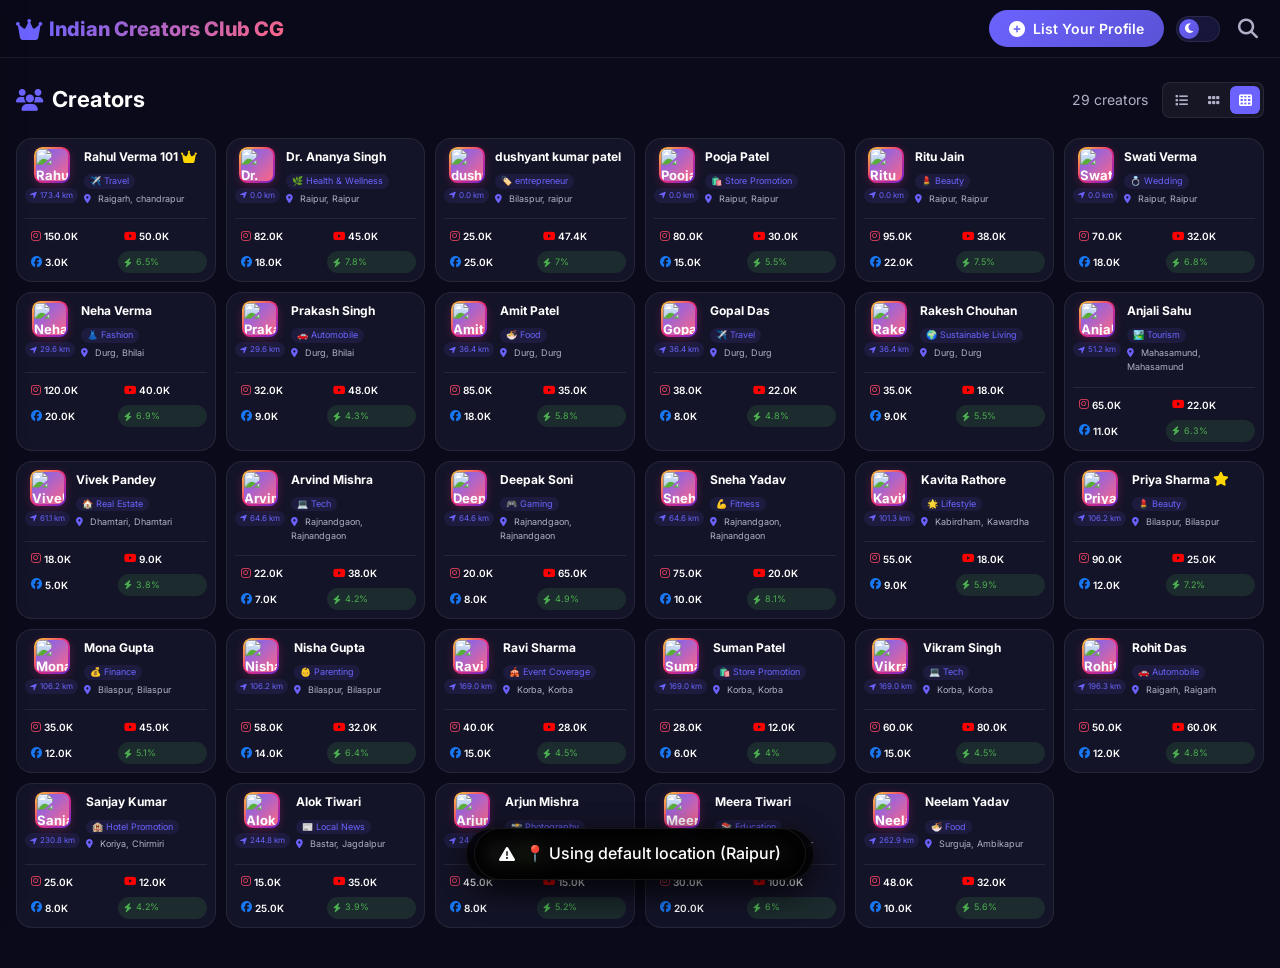
==== commit 7496e88b: "updated version" ====
--- a/index.html
+++ b/index.html
@@ -2,331 +2,157 @@
 <html lang="en">
 <head>
     <meta charset="UTF-8">
-    <meta name="viewport" content="width=device-width, initial-scale=1.0">
-    <title>Chhattisgarh Creator Network - Hyperlocal Creator Marketplace</title>
+    <meta name="viewport" content="width=device-width, initial-scale=1.0, maximum-scale=1.0, user-scalable=yes">
+    <title>Indian Creators Club CG</title>
     <link rel="stylesheet" href="style.css">
     <link rel="stylesheet" href="https://cdnjs.cloudflare.com/ajax/libs/font-awesome/6.5.0/css/all.min.css">
     <link href="https://fonts.googleapis.com/css2?family=Inter:wght@300;400;500;600;700;800;900&display=swap" rel="stylesheet">
 </head>
 <body>
-    <!-- Header -->
-    <header class="header" id="home">
+
+    <!-- ===== OVERLAY ===== -->
+    <div class="overlay" id="overlay"></div>
+
+    <!-- ===== SIDE MENU ===== -->
+    <div class="side-menu" id="sideMenu">
+        <button class="close-menu" id="closeMenuBtn"><i class="fas fa-times"></i></button>
+        <div class="menu-title"><i class="fas fa-crown"></i> CG Creator</div>
+        <div class="menu-item active"><i class="fas fa-home"></i> Home</div>
+        <div class="menu-item" id="nearMeMenu"><i class="fas fa-map-marker-alt"></i> Near Me</div>
+        <div class="menu-divider"></div>
+        <button class="list-profile-btn" id="listProfileBtn"><i class="fas fa-plus-circle"></i> List Your Profile</button>
+
+        <!-- ===== FILTERS SECTION ===== -->
+        <div class="filter-section">
+            <div class="filter-label"><i class="fas fa-filter"></i> Filters</div>
+            <select id="sideDistrict">
+                <option value="">All Districts</option>
+            </select>
+            <select id="sideNiche">
+                <option value="">All Niches</option>
+            </select>
+            <select id="sideService">
+                <option value="">All Services</option>
+            </select>
+            <select id="sideBudget">
+                <option value="">Any Budget</option>
+                <option value="1000">Under ₹1K</option>
+                <option value="3000">Under ₹3K</option>
+                <option value="5000">Under ₹5K</option>
+                <option value="10000">Under ₹10K</option>
+                <option value="20000">Under ₹20K</option>
+            </select>
+            <button class="apply-filters-btn" id="applySideFilters"><i class="fas fa-check"></i> Apply Filters</button>
+        </div>
+    </div>
+
+    <!-- ===== HEADER ===== -->
+    <header class="header">
         <div class="container">
-            <nav class="navbar">
+            <div class="navbar">
                 <div class="logo">
                     <i class="fas fa-crown"></i>
-                    <span>CG Creator Network</span>
-                </div>
-                <div class="nav-links" id="navLinks">
-                    <a href="#home" class="active"><i class="fas fa-home"></i> Home</a>
-                    <a href="#creators"><i class="fas fa-users"></i> Creators</a>
-                    <a href="#nearby"><i class="fas fa-map-marker-alt"></i> Near Me</a>
-                    <a href="#about"><i class="fas fa-info-circle"></i> About</a>
-                </div>
-                <div class="nav-actions">
-                    <button class="btn-primary" onclick="openJoinModal()">
-                        <i class="fas fa-plus-circle"></i> List Your Profile
-                    </button>
-                    <i class="fas fa-user-circle user-icon"></i>
-                    <button class="mobile-menu" onclick="toggleMobileMenu()">
-                        <i class="fas fa-bars"></i>
-                    </button>
-                </div>
-            </nav>
+                    <span>Indian Creators Club CG</span>
+                </div>
+                <div class="nav-right">
+                    <button class="list-profile-desktop" id="listProfileDesktop"><i class="fas fa-plus-circle"></i> List Your Profile</button>
+                    <button class="theme-toggle" id="themeToggle" title="Toggle day/night theme"><span class="toggle-knob"><i class="fas fa-moon"></i></span></button>
+                    <button class="search-toggle" id="searchToggle"><i class="fas fa-search"></i></button>
+                    <button class="menu-toggle" id="menuToggle"><i class="fas fa-bars"></i></button>
+                </div>
+            </div>
         </div>
     </header>
 
-    <!-- Hero Section -->
-    <section class="hero">
+    <!-- ===== SEARCH AREA ===== -->
+    <div class="search-area" id="searchArea">
         <div class="container">
-            <div class="hero-content">
-                <div class="hero-badge">
-                    <i class="fas fa-rocket"></i> 
-                    Chhattisgarh's #1 Hyperlocal Creator Marketplace
-                </div>
-                <h1>Discover & Connect with <span>Local Creators</span> in Chhattisgarh</h1>
-                <p>Find influencers, content creators, and digital artists near you. Filter by niche, location, and budget.</p>
-                
-                <!-- Search Bar -->
-                <div class="search-bar">
-                    <div class="search-input-wrapper">
-                        <i class="fas fa-search"></i>
-                        <input type="text" id="searchInput" placeholder="Search creators by name, niche, or city... (Ctrl+K)" onkeyup="searchCreators()">
-                    </div>
-                    <button class="btn-primary" onclick="searchCreators()">
-                        <i class="fas fa-search"></i> Search
-                    </button>
-                </div>
-
-                <!-- Quick Filters -->
-                <div class="quick-filters">
-                    <span class="filter-label">Popular Niches:</span>
-                    <button class="filter-chip" onclick="filterByNiche('Travel')">✈️ Travel</button>
-                    <button class="filter-chip" onclick="filterByNiche('Food')">🍜 Food</button>
-                    <button class="filter-chip" onclick="filterByNiche('Beauty')">💄 Beauty</button>
-                    <button class="filter-chip" onclick="filterByNiche('Fashion')">👗 Fashion</button>
-                    <button class="filter-chip" onclick="filterByNiche('Tech')">💻 Tech</button>
-                    <button class="filter-chip" onclick="filterByNiche('Fitness')">💪 Fitness</button>
-                    <button class="filter-chip" onclick="filterByNiche('Hotel Promotion')">🏨 Hotels</button>
-                    <button class="filter-chip" onclick="filterByNiche('Health & Wellness')">🌿 Health</button>
-                    <button class="filter-chip" onclick="filterByNiche('Parenting')">👶 Parenting</button>
-                    <button class="filter-chip" onclick="filterByNiche('Sustainable Living')">🌍 Eco-Living</button>
-                </div>
+            <div class="search-row">
+                <div class="input-wrap">
+                    <i class="fas fa-search"></i>
+                    <input type="text" id="searchInput" placeholder="Search creators, niche, service, city...">
+                </div>
+                <button class="nearme-btn" id="nearmeBtn"><i class="fas fa-location-dot"></i> Near Me</button>
             </div>
         </div>
-    </section>
-
-    <!-- Filters Section -->
-    <section class="filters-section">
-        <div class="container">
-            <div class="filters-wrapper">
-                <div class="filter-group">
-                    <label><i class="fas fa-map-marker-alt"></i> Near Me</label>
-                    <button class="filter-btn gps-btn" onclick="findNearbyCreators()">
-                        <i class="fas fa-location-dot"></i> Use GPS
-                    </button>
-                </div>
-                <div class="filter-group">
-                    <label><i class="fas fa-city"></i> District</label>
-                    <select id="districtFilter" onchange="applyFilters()">
-                        <option value="">All Districts</option>
-                    </select>
-                </div>
-                <div class="filter-group">
-                    <label><i class="fas fa-tag"></i> Niche</label>
-                    <select id="nicheFilter" onchange="applyFilters()">
-                        <option value="">All Niches</option>
-                    </select>
-                </div>
-                <div class="filter-group">
-                    <label><i class="fas fa-briefcase"></i> Service</label>
-                    <select id="serviceFilter" onchange="applyFilters()">
-                        <option value="">All Services</option>
-                    </select>
-                </div>
-                <div class="filter-group">
-                    <label><i class="fas fa-coin"></i> Budget (Reel)</label>
-                    <select id="budgetFilter" onchange="applyFilters()">
-                        <option value="">Any Budget</option>
-                        <option value="1000">Under ₹1,000</option>
-                        <option value="3000">Under ₹3,000</option>
-                        <option value="5000">Under ₹5,000</option>
-                        <option value="10000">Under ₹10,000</option>
-                        <option value="20000">Under ₹20,000</option>
-                    </select>
-                </div>
-                <div class="filter-group">
-                    <label><i class="fas fa-sort"></i> Sort By</label>
-                    <select id="sortFilter" onchange="applyFilters()">
-                        <option value="engagement">Top Engagement</option>
-                        <option value="followers">Most Followers</option>
-                        <option value="views">Most Views</option>
-                        <option value="price-low">Price: Low to High</option>
-                        <option value="price-high">Price: High to Low</option>
-                        <option value="distance">Nearest First</option>
-                    </select>
-                </div>
-            </div>
-        </div>
-    </section>
-
-    <!-- Creators Grid -->
-    <section class="creators-section" id="creators">
+    </div>
+
+    <!-- ===== CREATORS GRID ===== -->
+    <section class="creators-section">
         <div class="container">
             <div class="section-header">
-                <h2><i class="fas fa-users"></i> Featured Creators</h2>
-                <span class="creator-count" id="creatorCount">Loading...</span>
+                <h2><i class="fas fa-users"></i> Creators</h2>
+                <div class="header-right">
+                    <span class="creator-count" id="creatorCount">Loading...</span>
+                    <div class="view-toggle" id="viewToggle">
+                        <button type="button" class="view-toggle-btn" data-view="large" title="Large view">
+                            <i class="fas fa-list"></i>
+                        </button>
+                        <button type="button" class="view-toggle-btn" data-view="medium" title="Medium view">
+                            <i class="fas fa-grip"></i>
+                        </button>
+                        <button type="button" class="view-toggle-btn active" data-view="small" title="Small view">
+                            <i class="fas fa-th"></i>
+                        </button>
+                    </div>
+                </div>
             </div>
             <div class="creators-grid" id="creatorsGrid">
-                <div class="loading-state">
-                    <i class="fas fa-spinner fa-spin"></i>
-                    <p>Loading creators...</p>
-                </div>
+                <div class="empty-state"><i class="fas fa-spinner fa-spin"></i><p>Loading creators...</p></div>
             </div>
-            <div class="load-more" id="loadMoreContainer">
-                <button class="btn-secondary" onclick="loadMoreCreators()">
-                    <i class="fas fa-arrow-down"></i> Load More
-                </button>
-            </div>
         </div>
     </section>
 
-    <!-- Nearby Creators Section -->
-    <section class="nearby-section" id="nearby">
-        <div class="container">
-            <div class="section-header">
-                <h2><i class="fas fa-location-dot"></i> Creators Near You</h2>
-                <div class="section-actions">
-                    <span class="creator-count" id="nearbyCount">Loading...</span>
-                    <button class="btn-primary" onclick="findNearbyCreators()">
-                        <i class="fas fa-rotate"></i> Refresh Location
-                    </button>
-                </div>
-            </div>
-            <div class="nearby-grid" id="nearbyGrid">
-                <div class="empty-state">
-                    <i class="fas fa-map-pin"></i>
-                    <h3>Find Creators Near You</h3>
-                    <p>Click the "Use GPS" button to find creators in your area</p>
-                    <button class="btn-primary" onclick="findNearbyCreators()">
-                        <i class="fas fa-location-dot"></i> Find Near Me
-                    </button>
-                </div>
-            </div>
-        </div>
-    </section>
-
-    <!-- Stats Section -->
-    <section class="stats-section">
-        <div class="container">
-            <div class="stats-grid">
-                <div class="stat-card">
-                    <div class="stat-icon"><i class="fas fa-users"></i></div>
-                    <div class="stat-number" id="totalCreators">0</div>
-                    <div class="stat-label">Total Creators</div>
-                </div>
-                <div class="stat-card">
-                    <div class="stat-icon"><i class="fas fa-city"></i></div>
-                    <div class="stat-number" id="totalDistricts">0</div>
-                    <div class="stat-label">Districts Covered</div>
-                </div>
-                <div class="stat-card">
-                    <div class="stat-icon"><i class="fas fa-tag"></i></div>
-                    <div class="stat-number" id="totalNiches">0</div>
-                    <div class="stat-label">Niches Available</div>
-                </div>
-                <div class="stat-card">
-                    <div class="stat-icon"><i class="fas fa-handshake"></i></div>
-                    <div class="stat-number" id="totalCollaborations">0</div>
-                    <div class="stat-label">Monthly Collaborations</div>
-                </div>
-            </div>
-        </div>
-    </section>
-
-    <!-- About Section -->
-    <section class="about-section" id="about">
-        <div class="container">
-            <div class="about-content">
-                <h2>About Chhattisgarh Creator Network</h2>
-                <p>Chhattisgarh Creator Network is the first hyperlocal platform dedicated to connecting businesses with the most talented content creators from Chhattisgarh. Whether you need a travel influencer for tourism promotion, a beauty creator for product reviews, or a tech reviewer for gadget launches - we've got you covered.</p>
-                <div class="about-features">
-                    <div class="feature">
-                        <i class="fas fa-check-circle"></i>
-                        <span>28+ verified creators from 12 districts</span>
-                    </div>
-                    <div class="feature">
-                        <i class="fas fa-check-circle"></i>
-                        <span>20+ content niches including Health, Parenting & Sustainable Living</span>
-                    </div>
-                    <div class="feature">
-                        <i class="fas fa-check-circle"></i>
-                        <span>Real-time GPS location finder</span>
-                    </div>
-                    <div class="feature">
-                        <i class="fas fa-check-circle"></i>
-                        <span>Direct WhatsApp & Email contact</span>
-                    </div>
-                </div>
-            </div>
-        </div>
-    </section>
-
-    <!-- Footer -->
-    <footer class="footer">
-        <div class="container">
-            <div class="footer-content">
-                <div class="footer-brand">
-                    <h3><i class="fas fa-crown"></i> CG Creator Network</h3>
-                    <p>Chhattisgarh's premier hyperlocal creator marketplace</p>
-                    <div class="social-links">
-                        <a href="#"><i class="fab fa-instagram"></i></a>
-                        <a href="#"><i class="fab fa-youtube"></i></a>
-                        <a href="#"><i class="fab fa-facebook"></i></a>
-                        <a href="#"><i class="fab fa-twitter"></i></a>
-                    </div>
-                </div>
-                <div class="footer-links">
-                    <h4>Quick Links</h4>
-                    <a href="#creators">Browse Creators</a>
-                    <a href="#nearby">Near Me</a>
-                    <a href="#about">About Us</a>
-                    <a href="#" onclick="openJoinModal()">List Your Profile</a>
-                </div>
-                <div class="footer-links">
-                    <h4>For Businesses</h4>
-                    <a href="#">Hire Creators</a>
-                    <a href="#">Post Campaign</a>
-                    <a href="#">Pricing</a>
-                    <a href="#">Success Stories</a>
-                </div>
-                <div class="footer-newsletter">
-                    <h4>Stay Updated</h4>
-                    <p>Get the latest creator news and opportunities</p>
-                    <div class="newsletter-form">
-                        <input type="email" placeholder="Your email">
-                        <button class="btn-primary">Subscribe</button>
-                    </div>
-                </div>
-            </div>
-            <div class="footer-bottom">
-                <p>&copy; 2026 Chhattisgarh Creator Network. All rights reserved.</p>
-                <p>Made with ❤️ in Chhattisgarh</p>
-            </div>
-        </div>
-    </footer>
-
-    <!-- Creator Profile Modal -->
-    <div id="profileModal" class="modal">
+    <!-- ===== MODAL (Profile) ===== -->
+    <div class="modal" id="profileModal">
         <div class="modal-content">
-            <span class="close-modal" onclick="closeProfileModal()">&times;</span>
-            <div id="modalBody">
-                <!-- Dynamic content -->
-            </div>
+            <button class="close-modal" id="closeProfileModal"><i class="fas fa-times"></i></button>
+            <div id="modalBody"></div>
         </div>
     </div>
 
-    <!-- Join Modal -->
-    <div id="joinModal" class="modal">
-        <div class="modal-content join-modal">
-            <span class="close-modal" onclick="closeJoinModal()">&times;</span>
+    <!-- ===== MODAL (Join) ===== -->
+    <div class="modal" id="joinModal">
+        <div class="modal-content" style="max-width:700px;">
+            <button class="close-modal" id="closeJoinModal"><i class="fas fa-times"></i></button>
             <h2><i class="fas fa-user-plus"></i> List Your Profile</h2>
-            <p>Fill in your details to get listed on Chhattisgarh Creator Network</p>
-            
-            <form id="joinForm" onsubmit="submitJoinForm(event)">
-                <input type="hidden" id="whatsappNumber" value="919999999999">
-                
-                <div class="form-group">
-                    <label>Full Name *</label>
-                    <input type="text" id="fullName" required placeholder="Your full name">
-                </div>
-                <div class="form-group">
-                    <label>Email *</label>
-                    <input type="email" id="email" required placeholder="your@email.com">
-                </div>
-                <div class="form-group">
-                    <label>WhatsApp Number *</label>
-                    <input type="tel" id="whatsapp" required placeholder="919999999999">
-                </div>
-                <div class="form-group">
-                    <label>District *</label>
-                    <select id="district" required>
-                        <option value="">Select District</option>
-                        <option>Raipur</option>
-                        <option>Bilaspur</option>
-                        <option>Durg</option>
-                        <option>Bhilai</option>
-                        <option>Korba</option>
-                        <option>Rajnandgaon</option>
-                        <option>Jagdalpur</option>
-                        <option>Ambikapur</option>
-                        <option>Raigarh</option>
-                        <option>Mahasamund</option>
-                        <option>Dhamtari</option>
-                        <option>Kabirdham</option>
-                        <option>Other</option>
-                    </select>
-                </div>
+            <p>Fill details & submit via WhatsApp</p>
+            <form id="joinForm">
+                <!-- Personal Information -->
+                <h3 style="margin-top:20px;margin-bottom:12px;font-size:16px;color:var(--text-secondary);border-bottom:1px solid var(--border-color);padding-bottom:8px;">
+                    <i class="fas fa-user"></i> Personal Information
+                </h3>
+                
+                <div class="form-group"><label>Full Name *</label><input type="text" id="fullName" required placeholder="Your full name"></div>
+                <div class="form-group"><label>Email *</label><input type="email" id="email" required placeholder="your@email.com"></div>
+                <div class="form-group"><label>WhatsApp Number *</label><input type="tel" id="whatsapp" required placeholder="919999999999"></div>
+                
+                <div class="form-row">
+                    <div class="form-group">
+                        <label>District *</label>
+                        <select id="district" required>
+                            <option value="">Select District</option>
+                            <option value="Bastar">Bastar</option>
+                            <option value="Bilaspur">Bilaspur</option>
+                            <option value="Dantewada">Dantewada</option>
+                            <option value="Dhamtari">Dhamtari</option>
+                            <option value="Durg">Durg</option>
+                            <option value="Janjgir-Champa">Janjgir-Champa</option>
+                            <option value="Jashpur">Jashpur</option>
+                            <option value="Kabirdham">Kabirdham</option>
+                            <option value="Korba">Korba</option>
+                            <option value="Koriya">Koriya</option>
+                            <option value="Mahasamund">Mahasamund</option>
+                            <option value="Raigarh">Raigarh</option>
+                            <option value="Raipur">Raipur</option>
+                            <option value="Rajnandgaon">Rajnandgaon</option>
+                            <option value="Surguja">Surguja</option>
+                            <option value="Other">Other</option>
+                        </select>
+                    </div>
+                    <div class="form-group"><label>City *</label><input type="text" id="city" required placeholder="Your city"></div>
+                </div>
+                
                 <div class="form-group">
                     <label>Niche *</label>
                     <select id="niche" required>
@@ -357,52 +183,205 @@
                         <option>Other</option>
                     </select>
                 </div>
+                
+                <div class="form-group"><label>Description</label><textarea id="description" rows="3" placeholder="Tell us about yourself and your content..."></textarea></div>
+                
+                <!-- Social Links -->
+                <h3 style="margin-top:20px;margin-bottom:12px;font-size:16px;color:var(--text-secondary);border-bottom:1px solid var(--border-color);padding-bottom:8px;">
+                    <i class="fas fa-link"></i> Social Media Links
+                </h3>
+                
+                <div class="form-group"><label>Instagram Profile URL</label><input type="url" id="instagramLink" placeholder="https://instagram.com/yourhandle"></div>
+                <div class="form-group"><label>YouTube Channel URL</label><input type="url" id="youtubeLink" placeholder="https://youtube.com/@yourchannel"></div>
+                <div class="form-group"><label>Facebook Profile URL</label><input type="url" id="facebookLink" placeholder="https://facebook.com/yourpage"></div>
+                
+                <!-- Social Stats -->
+                <h3 style="margin-top:20px;margin-bottom:12px;font-size:16px;color:var(--text-secondary);border-bottom:1px solid var(--border-color);padding-bottom:8px;">
+                    <i class="fas fa-chart-bar"></i> Social Media Stats
+                </h3>
+                
                 <div class="form-row">
-                    <div class="form-group">
-                        <label>Instagram Followers</label>
-                        <input type="number" id="instagramFollowers" placeholder="0">
-                    </div>
-                    <div class="form-group">
-                        <label>YouTube Subscribers</label>
-                        <input type="number" id="youtubeSubscribers" placeholder="0">
-                    </div>
+                    <div class="form-group"><label>Instagram Followers</label><input type="number" id="instaFollowers" placeholder="0"></div>
+                    <div class="form-group"><label>YouTube Subscribers</label><input type="number" id="ytSubs" placeholder="0"></div>
                 </div>
                 <div class="form-row">
-                    <div class="form-group">
-                        <label>Average Reel Views</label>
-                        <input type="number" id="avgViews" placeholder="0">
-                    </div>
-                    <div class="form-group">
-                        <label>Engagement Rate (%)</label>
-                        <input type="number" step="0.1" id="engagementRate" placeholder="5.0">
-                    </div>
+                    <div class="form-group"><label>Facebook Followers</label><input type="number" id="fbFollowers" placeholder="0"></div>
+                    <div class="form-group"><label>Average Reel Views</label><input type="number" id="avgViews" placeholder="0"></div>
                 </div>
                 <div class="form-row">
-                    <div class="form-group">
-                        <label>Reel Charge (₹)</label>
-                        <input type="number" id="reelCharge" placeholder="5000">
-                    </div>
-                    <div class="form-group">
-                        <label>Story Charge (₹)</label>
-                        <input type="number" id="storyCharge" placeholder="1000">
-                    </div>
-                </div>
-                <div class="form-row">
-                    <div class="form-group">
-                        <label>Feed Post Charge (₹)</label>
-                        <input type="number" id="postCharge" placeholder="3000">
-                    </div>
-                    <div class="form-group">
-                        <label>Collaboration Charge (₹)</label>
-                        <input type="number" id="collabCharge" placeholder="7000">
-                    </div>
-                </div>
-                <button type="submit" class="btn-primary submit-btn">
-                    <i class="fab fa-whatsapp"></i> Submit via WhatsApp
+                    <div class="form-group"><label>Engagement Rate (%)</label><input type="number" step="0.1" id="engagementRate" placeholder="5.0"></div>
+                </div>
+                
+                <!-- Service Charges -->
+                <h3 style="margin-top:20px;margin-bottom:12px;font-size:16px;color:var(--text-secondary);border-bottom:1px solid var(--border-color);padding-bottom:8px;">
+                    <i class="fas fa-list"></i> Service Charges
+                </h3>
+                <p style="font-size:13px;color:var(--text-muted);margin-bottom:12px;">We've started you off with common services below — edit, remove, or add up to 8 services with their charges and pricing model.</p>
+                
+                <div id="serviceChargesContainer">
+                    <div class="service-charge-row">
+                        <div class="form-group" style="margin-bottom:0;">
+                            <label style="font-size:11px;">Service Name</label>
+                            <input type="text" class="service-name-input" value="Reel Promotion" style="padding:8px 12px;font-size:13px;">
+                        </div>
+                        <div class="form-group" style="margin-bottom:0;">
+                            <label style="font-size:11px;">Charge (₹)</label>
+                            <input type="number" class="service-charge-input" placeholder="5000" style="padding:8px 12px;font-size:13px;">
+                        </div>
+                        <div class="form-group" style="margin-bottom:0;">
+                            <label style="font-size:11px;">Model</label>
+                            <select class="service-model-select" style="padding:8px 12px;font-size:13px;">
+                                <option value="fixed">Fixed</option>
+                                <option value="starting_from">Starting From</option>
+                                <option value="negotiable">Negotiable</option>
+                                <option value="range">Range</option>
+                            </select>
+                        </div>
+                        <div class="form-group" style="margin-bottom:0;">
+                            <label style="font-size:11px;">Min (₹)</label>
+                            <input type="number" class="service-min-input" placeholder="3000" style="padding:8px 12px;font-size:13px;">
+                        </div>
+                        <div class="form-group" style="margin-bottom:0;">
+                            <label style="font-size:11px;">Max (₹)</label>
+                            <input type="number" class="service-max-input" placeholder="7000" style="padding:8px 12px;font-size:13px;">
+                        </div>
+                        <button type="button" class="remove-service-btn" onclick="removeServiceRow(this)" style="margin-top:18px;">
+                            <i class="fas fa-trash"></i>
+                        </button>
+                    </div>
+                    <div class="service-charge-row">
+                        <div class="form-group" style="margin-bottom:0;">
+                            <label style="font-size:11px;">Service Name</label>
+                            <input type="text" class="service-name-input" value="Story Promotion" style="padding:8px 12px;font-size:13px;">
+                        </div>
+                        <div class="form-group" style="margin-bottom:0;">
+                            <label style="font-size:11px;">Charge (₹)</label>
+                            <input type="number" class="service-charge-input" placeholder="1000" style="padding:8px 12px;font-size:13px;">
+                        </div>
+                        <div class="form-group" style="margin-bottom:0;">
+                            <label style="font-size:11px;">Model</label>
+                            <select class="service-model-select" style="padding:8px 12px;font-size:13px;">
+                                <option value="fixed">Fixed</option>
+                                <option value="starting_from">Starting From</option>
+                                <option value="negotiable">Negotiable</option>
+                                <option value="range">Range</option>
+                            </select>
+                        </div>
+                        <div class="form-group" style="margin-bottom:0;">
+                            <label style="font-size:11px;">Min (₹)</label>
+                            <input type="number" class="service-min-input" placeholder="600" style="padding:8px 12px;font-size:13px;">
+                        </div>
+                        <div class="form-group" style="margin-bottom:0;">
+                            <label style="font-size:11px;">Max (₹)</label>
+                            <input type="number" class="service-max-input" placeholder="1500" style="padding:8px 12px;font-size:13px;">
+                        </div>
+                        <button type="button" class="remove-service-btn" onclick="removeServiceRow(this)" style="margin-top:18px;">
+                            <i class="fas fa-trash"></i>
+                        </button>
+                    </div>
+                    <div class="service-charge-row">
+                        <div class="form-group" style="margin-bottom:0;">
+                            <label style="font-size:11px;">Service Name</label>
+                            <input type="text" class="service-name-input" value="Feed Post" style="padding:8px 12px;font-size:13px;">
+                        </div>
+                        <div class="form-group" style="margin-bottom:0;">
+                            <label style="font-size:11px;">Charge (₹)</label>
+                            <input type="number" class="service-charge-input" placeholder="3000" style="padding:8px 12px;font-size:13px;">
+                        </div>
+                        <div class="form-group" style="margin-bottom:0;">
+                            <label style="font-size:11px;">Model</label>
+                            <select class="service-model-select" style="padding:8px 12px;font-size:13px;">
+                                <option value="fixed">Fixed</option>
+                                <option value="starting_from">Starting From</option>
+                                <option value="negotiable">Negotiable</option>
+                                <option value="range">Range</option>
+                            </select>
+                        </div>
+                        <div class="form-group" style="margin-bottom:0;">
+                            <label style="font-size:11px;">Min (₹)</label>
+                            <input type="number" class="service-min-input" placeholder="2000" style="padding:8px 12px;font-size:13px;">
+                        </div>
+                        <div class="form-group" style="margin-bottom:0;">
+                            <label style="font-size:11px;">Max (₹)</label>
+                            <input type="number" class="service-max-input" placeholder="4000" style="padding:8px 12px;font-size:13px;">
+                        </div>
+                        <button type="button" class="remove-service-btn" onclick="removeServiceRow(this)" style="margin-top:18px;">
+                            <i class="fas fa-trash"></i>
+                        </button>
+                    </div>
+                    <div class="service-charge-row">
+                        <div class="form-group" style="margin-bottom:0;">
+                            <label style="font-size:11px;">Service Name</label>
+                            <input type="text" class="service-name-input" value="Professional Reel Shoot" style="padding:8px 12px;font-size:13px;">
+                        </div>
+                        <div class="form-group" style="margin-bottom:0;">
+                            <label style="font-size:11px;">Charge (₹)</label>
+                            <input type="number" class="service-charge-input" placeholder="4000" style="padding:8px 12px;font-size:13px;">
+                        </div>
+                        <div class="form-group" style="margin-bottom:0;">
+                            <label style="font-size:11px;">Model</label>
+                            <select class="service-model-select" style="padding:8px 12px;font-size:13px;">
+                                <option value="fixed">Fixed</option>
+                                <option value="starting_from" selected>Starting From</option>
+                                <option value="negotiable">Negotiable</option>
+                                <option value="range">Range</option>
+                            </select>
+                        </div>
+                        <div class="form-group" style="margin-bottom:0;">
+                            <label style="font-size:11px;">Min (₹)</label>
+                            <input type="number" class="service-min-input" placeholder="3000" style="padding:8px 12px;font-size:13px;">
+                        </div>
+                        <div class="form-group" style="margin-bottom:0;">
+                            <label style="font-size:11px;">Max (₹)</label>
+                            <input type="number" class="service-max-input" placeholder="6000" style="padding:8px 12px;font-size:13px;">
+                        </div>
+                        <button type="button" class="remove-service-btn" onclick="removeServiceRow(this)" style="margin-top:18px;">
+                            <i class="fas fa-trash"></i>
+                        </button>
+                    </div>
+                    <div class="service-charge-row">
+                        <div class="form-group" style="margin-bottom:0;">
+                            <label style="font-size:11px;">Service Name</label>
+                            <input type="text" class="service-name-input" value="Brand Collaboration" style="padding:8px 12px;font-size:13px;">
+                        </div>
+                        <div class="form-group" style="margin-bottom:0;">
+                            <label style="font-size:11px;">Charge (₹)</label>
+                            <input type="number" class="service-charge-input" placeholder="7000" style="padding:8px 12px;font-size:13px;">
+                        </div>
+                        <div class="form-group" style="margin-bottom:0;">
+                            <label style="font-size:11px;">Model</label>
+                            <select class="service-model-select" style="padding:8px 12px;font-size:13px;">
+                                <option value="fixed">Fixed</option>
+                                <option value="starting_from">Starting From</option>
+                                <option value="negotiable" selected>Negotiable</option>
+                                <option value="range">Range</option>
+                            </select>
+                        </div>
+                        <div class="form-group" style="margin-bottom:0;">
+                            <label style="font-size:11px;">Min (₹)</label>
+                            <input type="number" class="service-min-input" placeholder="5000" style="padding:8px 12px;font-size:13px;">
+                        </div>
+                        <div class="form-group" style="margin-bottom:0;">
+                            <label style="font-size:11px;">Max (₹)</label>
+                            <input type="number" class="service-max-input" placeholder="10000" style="padding:8px 12px;font-size:13px;">
+                        </div>
+                        <button type="button" class="remove-service-btn" onclick="removeServiceRow(this)" style="margin-top:18px;">
+                            <i class="fas fa-trash"></i>
+                        </button>
+                    </div>
+                </div>
+                
+                <button type="button" class="btn-secondary add-service-btn" onclick="addServiceRow()">
+                    <i class="fas fa-plus"></i> Add Another Service
                 </button>
+                
+                <button type="submit" class="submit-btn"><i class="fab fa-whatsapp"></i> Submit via WhatsApp</button>
             </form>
         </div>
     </div>
+
+    <!-- ===== TOAST ===== -->
+    <div id="toastContainer"></div>
 
     <script src="script.js"></script>
 </body>
--- a/style.css
+++ b/style.css
@@ -1,3 +1,9 @@
+/* ===== RESET & ROOT ===== */
+* {
+    margin: 0;
+    padding: 0;
+    box-sizing: border-box;
+}
 :root {
     --primary: #6C63FF;
     --primary-dark: #5A52D5;
@@ -11,33 +17,110 @@
     --text-primary: #FFFFFF;
     --text-secondary: #B0B0C8;
     --text-muted: #7A7A9E;
-    --border-color: rgba(255,255,255,0.08);
-    --shadow: 0 20px 60px rgba(0,0,0,0.5);
+    --border-color: rgba(255, 255, 255, 0.08);
+    --shadow: 0 20px 60px rgba(0, 0, 0, 0.5);
+    --surface-soft: rgba(255, 255, 255, 0.05);
+    --surface-strong: rgba(255, 255, 255, 0.08);
     --radius: 16px;
     --radius-sm: 10px;
     --transition: all 0.3s cubic-bezier(0.4, 0, 0.2, 1);
 }
 
-* {
-    margin: 0;
-    padding: 0;
-    box-sizing: border-box;
+/* ===== DAY (LIGHT) THEME ===== */
+body[data-theme="light"] {
+    --primary: #6C63FF;
+    --primary-dark: #5A52D5;
+    --secondary: #FF6584;
+    --accent: #D89A00;
+    --success: #2E9E45;
+    --danger: #E0303F;
+    --bg-dark: #F5F5FA;
+    --bg-card: #FFFFFF;
+    --bg-card-hover: #F2F1FB;
+    --text-primary: #1A1A2E;
+    --text-secondary: #5C5C72;
+    --text-muted: #8A8A9E;
+    --border-color: rgba(20, 20, 40, 0.08);
+    --shadow: 0 20px 60px rgba(20, 20, 40, 0.12);
+    --surface-soft: rgba(20, 20, 40, 0.05);
+    --surface-strong: rgba(20, 20, 40, 0.08);
+}
+body[data-theme="light"] .header {
+    background: rgba(245, 245, 250, 0.92);
+}
+body[data-theme="light"] .filter-section select {
+    background-image: url("data:image/svg+xml,%3Csvg xmlns='http://www.w3.org/2000/svg' width='12' height='12' viewBox='0 0 12 12'%3E%3Cpath fill='%235C5C72' d='M6 8L1 3h10z'/%3E%3C/svg%3E");
+}
+body[data-theme="light"] .toast-container {
+    background: rgba(26, 26, 46, 0.9);
+    color: #fff;
+}
+body[data-theme="light"] .creator-card:hover {
+    box-shadow: 0 14px 40px rgba(20, 20, 40, 0.1);
+}
+body[data-theme="light"] .modal {
+    background: rgba(20, 20, 40, 0.5);
+}
+
+/* ===== THEME TOGGLE BUTTON ===== */
+.theme-toggle {
+    position: relative;
+    width: 44px;
+    height: 26px;
+    border-radius: 60px;
+    background: rgba(108, 99, 255, 0.15);
+    border: 1px solid var(--border-color);
+    flex-shrink: 0;
+    transition: var(--transition);
+}
+.theme-toggle .toggle-knob {
+    position: absolute;
+    top: 2px;
+    left: 2px;
+    width: 20px;
+    height: 20px;
+    border-radius: 50%;
+    background: linear-gradient(135deg, var(--primary), var(--primary-dark));
+    color: #fff;
+    display: flex;
+    align-items: center;
+    justify-content: center;
+    font-size: 11px;
+    transition: var(--transition);
+}
+body[data-theme="light"] .theme-toggle .toggle-knob {
+    left: 20px;
+    background: linear-gradient(135deg, var(--accent), #FFB800);
+}
+.theme-toggle:hover {
+    border-color: var(--primary);
 }
 
 body {
-    font-family: 'Inter', -apple-system, BlinkMacSystemFont, sans-serif;
+    font-family: 'Inter', sans-serif;
     background: var(--bg-dark);
     color: var(--text-primary);
     line-height: 1.6;
     overflow-x: hidden;
-}
-
+    transition: background 0.3s ease, color 0.3s ease;
+}
 .container {
     max-width: 1400px;
     margin: 0 auto;
-    padding: 0 24px;
-}
-
+    padding: 0 16px;
+}
+a {
+    text-decoration: none;
+    color: inherit;
+}
+button {
+    cursor: pointer;
+    border: none;
+    background: none;
+    font-family: inherit;
+}
+
+/* ===== SCROLLBAR ===== */
 ::-webkit-scrollbar {
     width: 10px;
 }
@@ -49,1677 +132,1168 @@
     border-radius: 10px;
 }
 
-.btn-primary {
-    background: linear-gradient(135deg, var(--primary), var(--primary-dark));
-    color: white;
-    border: none;
-    padding: 12px 28px;
-    border-radius: 50px;
-    font-weight: 600;
-    font-size: 14px;
-    cursor: pointer;
-    transition: var(--transition);
-    display: inline-flex;
-    align-items: center;
-    gap: 8px;
-}
-
-.btn-primary:hover {
-    transform: translateY(-2px);
-    box-shadow: 0 10px 30px rgba(108, 99, 255, 0.4);
-}
-
-.btn-secondary {
-    background: rgba(255,255,255,0.05);
-    color: var(--text-primary);
-    border: 1px solid var(--border-color);
-    padding: 12px 28px;
-    border-radius: 50px;
-    font-weight: 600;
-    font-size: 14px;
-    cursor: pointer;
-    transition: var(--transition);
-    display: inline-flex;
-    align-items: center;
-    gap: 8px;
-}
-
-.btn-secondary:hover {
-    background: rgba(255,255,255,0.1);
-    border-color: var(--primary);
-}
-
+/* ===== HEADER ===== */
 .header {
     position: sticky;
     top: 0;
     z-index: 1000;
-    background: rgba(10, 10, 26, 0.95);
-    backdrop-filter: blur(20px);
+    background: rgba(10, 10, 26, 0.96);
+    backdrop-filter: blur(16px);
     border-bottom: 1px solid var(--border-color);
-}
-
+    padding: 10px 0;
+}
 .navbar {
     display: flex;
+    align-items: center;
     justify-content: space-between;
-    align-items: center;
-    padding: 16px 0;
-}
-
+}
 .logo {
     display: flex;
     align-items: center;
-    gap: 10px;
-    font-size: 24px;
+    gap: 6px;
+    font-size: 20px;
     font-weight: 800;
 }
-
 .logo i {
     color: var(--primary);
-    font-size: 28px;
-}
-
+    font-size: 24px;
+}
 .logo span {
     background: linear-gradient(135deg, var(--primary), var(--secondary));
     -webkit-background-clip: text;
     -webkit-text-fill-color: transparent;
 }
-
-.nav-links {
-    display: flex;
-    gap: 32px;
-    align-items: center;
-}
-
-.nav-links a {
-    color: var(--text-secondary);
-    text-decoration: none;
-    font-weight: 500;
-    transition: var(--transition);
-    font-size: 15px;
-}
-
-.nav-links a:hover,
-.nav-links a.active {
-    color: var(--text-primary);
-}
-
-.nav-links a i {
-    margin-right: 6px;
-}
-
-.nav-actions {
-    display: flex;
-    align-items: center;
-    gap: 16px;
-}
-
-.user-icon {
-    font-size: 32px;
-    color: var(--primary);
-    cursor: pointer;
-}
-
-.mobile-menu {
+.nav-right {
+    display: flex;
+    align-items: center;
+    gap: 12px;
+}
+
+/* ===== DESKTOP LIST PROFILE BUTTON ===== */
+.list-profile-desktop {
     display: none;
-    background: none;
+    align-items: center;
+    gap: 8px;
+    background: linear-gradient(135deg, var(--primary), var(--primary-dark));
+    color: white;
+    padding: 10px 20px;
+    border-radius: 60px;
+    font-weight: 600;
+    font-size: 14px;
+    transition: var(--transition);
     border: none;
-    color: var(--text-primary);
+    white-space: nowrap;
+}
+.list-profile-desktop:hover {
+    transform: translateY(-2px);
+    box-shadow: 0 8px 25px rgba(108, 99, 255, 0.4);
+}
+.list-profile-desktop i {
+    font-size: 16px;
+}
+
+.nav-right .search-toggle {
+    font-size: 20px;
+    color: var(--text-secondary);
+    padding: 6px;
+    transition: var(--transition);
+}
+.nav-right .search-toggle:hover {
+    color: var(--text-primary);
+}
+.menu-toggle {
     font-size: 24px;
-    cursor: pointer;
-}
-
-.hero {
-    padding: 80px 0 60px;
-    background: radial-gradient(ellipse at top center, rgba(108,99,255,0.1) 0%, transparent 70%);
-}
-
-.hero-content {
-    text-align: center;
-    max-width: 900px;
-    margin: 0 auto;
-}
-
-.hero-badge {
-    display: inline-flex;
-    align-items: center;
-    gap: 8px;
-    background: rgba(108,99,255,0.15);
-    border: 1px solid rgba(108,99,255,0.2);
-    padding: 8px 20px;
-    border-radius: 50px;
-    font-size: 14px;
-    color: var(--primary);
-    margin-bottom: 24px;
-}
-
-.hero h1 {
-    font-size: 56px;
-    font-weight: 900;
-    line-height: 1.1;
-    margin-bottom: 20px;
-}
-
-.hero h1 span {
-    background: linear-gradient(135deg, var(--primary), var(--secondary));
-    -webkit-background-clip: text;
-    -webkit-text-fill-color: transparent;
-}
-
-.hero p {
-    font-size: 18px;
-    color: var(--text-secondary);
-    max-width: 600px;
-    margin: 0 auto 40px;
-}
-
-.search-bar {
-    display: flex;
-    gap: 12px;
-    max-width: 700px;
-    margin: 0 auto 30px;
-    background: rgba(255,255,255,0.05);
+    color: var(--text-secondary);
+    padding: 4px 6px;
+    transition: var(--transition);
+    display: flex;
+    align-items: center;
+}
+.menu-toggle:hover {
+    color: var(--text-primary);
+}
+
+/* ===== SEARCH BAR ===== */
+.search-area {
+    background: var(--surface-soft);
+    border-bottom: 1px solid var(--border-color);
+    padding: 12px 16px;
+    display: none;
+    animation: slideDown 0.25s ease;
+}
+.search-area.open {
+    display: block;
+}
+@keyframes slideDown {
+    from {
+        opacity: 0;
+        transform: translateY(-10px);
+    }
+    to {
+        opacity: 1;
+        transform: translateY(0);
+    }
+}
+.search-row {
+    display: flex;
+    gap: 10px;
+    align-items: center;
+    flex-wrap: wrap;
+}
+.search-row .input-wrap {
+    flex: 1;
+    display: flex;
+    align-items: center;
+    background: var(--surface-strong);
     border: 1px solid var(--border-color);
     border-radius: 60px;
-    padding: 6px;
-    transition: var(--transition);
-}
-
-.search-bar:focus-within {
+    padding: 0 16px;
+    transition: var(--transition);
+    min-width: 200px;
+}
+.search-row .input-wrap:focus-within {
     border-color: var(--primary);
-    box-shadow: 0 0 30px rgba(108,99,255,0.1);
-}
-
-.search-input-wrapper {
-    flex: 1;
-    display: flex;
-    align-items: center;
-    padding: 0 16px;
-    gap: 12px;
-}
-
-.search-input-wrapper i {
+    box-shadow: 0 0 20px rgba(108, 99, 255, 0.1);
+}
+.search-row .input-wrap i {
     color: var(--text-muted);
-}
-
-.search-input-wrapper input {
+    margin-right: 10px;
+}
+.search-row .input-wrap input {
     flex: 1;
     background: transparent;
     border: none;
-    color: var(--text-primary);
-    font-size: 16px;
-    padding: 14px 0;
+    padding: 12px 0;
+    color: var(--text-primary);
+    font-size: 15px;
     outline: none;
 }
-
-.search-input-wrapper input::placeholder {
+.search-row .input-wrap input::placeholder {
     color: var(--text-muted);
 }
-
-.search-bar .btn-primary {
-    padding: 14px 32px;
-}
-
-.quick-filters {
-    display: flex;
+.search-row .nearme-btn {
+    background: rgba(108, 99, 255, 0.15);
+    border: 1px solid var(--primary);
+    color: var(--primary);
+    padding: 10px 18px;
+    border-radius: 60px;
+    font-weight: 600;
+    font-size: 13px;
+    display: flex;
+    align-items: center;
+    gap: 6px;
+    white-space: nowrap;
+    transition: var(--transition);
+}
+.search-row .nearme-btn:hover {
+    background: var(--primary);
+    color: white;
+}
+
+/* ===== SLIDE-OUT MENU ===== */
+.side-menu {
+    position: fixed;
+    top: 0;
+    left: -340px;
+    width: 320px;
+    height: 100%;
+    background: var(--bg-card);
+    border-right: 1px solid var(--border-color);
+    z-index: 2000;
+    padding: 24px 20px;
+    transition: left 0.3s cubic-bezier(0.4, 0, 0.2, 1);
+    overflow-y: auto;
+    box-shadow: 4px 0 30px rgba(0, 0, 0, 0.6);
+}
+.side-menu.open {
+    left: 0;
+}
+.side-menu .close-menu {
+    font-size: 28px;
+    color: var(--text-muted);
+    float: right;
+    transition: var(--transition);
+}
+.side-menu .close-menu:hover {
+    color: var(--text-primary);
+    transform: rotate(90deg);
+}
+.side-menu .menu-title {
+    font-size: 22px;
+    font-weight: 700;
+    margin: 30px 0 20px;
+    display: flex;
+    align-items: center;
+    gap: 10px;
+}
+.side-menu .menu-title i {
+    color: var(--primary);
+}
+.side-menu .menu-item {
+    display: flex;
+    align-items: center;
+    gap: 14px;
+    padding: 14px 12px;
+    border-radius: var(--radius-sm);
+    color: var(--text-secondary);
+    font-weight: 500;
+    transition: var(--transition);
+    margin-bottom: 4px;
+    border: 1px solid transparent;
+}
+.side-menu .menu-item:hover,
+.side-menu .menu-item.active {
+    background: rgba(108, 99, 255, 0.08);
+    color: var(--text-primary);
+    border-color: rgba(108, 99, 255, 0.15);
+}
+.side-menu .menu-item i {
+    width: 22px;
+    color: var(--primary);
+}
+.side-menu .menu-divider {
+    height: 1px;
+    background: var(--border-color);
+    margin: 16px 0;
+}
+.side-menu .list-profile-btn {
+    width: 100%;
+    padding: 14px;
+    background: linear-gradient(135deg, var(--primary), var(--primary-dark));
+    border-radius: 60px;
+    color: white;
+    font-weight: 700;
+    display: flex;
+    align-items: center;
+    justify-content: center;
+    gap: 8px;
+    margin-top: 12px;
+    border: none;
+    transition: var(--transition);
+}
+.side-menu .list-profile-btn:hover {
+    transform: scale(1.02);
+    box-shadow: 0 8px 25px rgba(108, 99, 255, 0.4);
+}
+
+/* ===== FILTERS IN SIDE MENU ===== */
+.filter-section {
+    margin-top: 24px;
+    padding: 16px;
+    background: var(--surface-soft);
+    border-radius: 12px;
+    border: 1px solid var(--border-color);
+}
+.filter-section .filter-label {
+    font-size: 13px;
+    color: var(--text-secondary);
+    margin-bottom: 12px;
+    display: flex;
+    align-items: center;
+    gap: 8px;
+}
+.filter-section .filter-label i {
+    color: var(--primary);
+}
+.filter-section select {
+    width: 100%;
+    background: var(--surface-strong);
+    border: 1px solid var(--border-color);
+    color: var(--text-primary);
+    padding: 10px 14px;
+    border-radius: 8px;
+    font-size: 14px;
+    margin-bottom: 10px;
+    transition: var(--transition);
+    appearance: none;
+    -webkit-appearance: none;
+    background-image: url("data:image/svg+xml,%3Csvg xmlns='http://www.w3.org/2000/svg' width='12' height='12' viewBox='0 0 12 12'%3E%3Cpath fill='%23B0B0C8' d='M6 8L1 3h10z'/%3E%3C/svg%3E");
+    background-repeat: no-repeat;
+    background-position: right 14px center;
+    cursor: pointer;
+}
+.filter-section select:focus {
+    border-color: var(--primary);
+    outline: none;
+}
+.filter-section select option {
+    background: var(--bg-dark);
+    color: var(--text-primary);
+}
+.filter-section .apply-filters-btn {
+    width: 100%;
+    padding: 12px;
+    background: var(--primary);
+    color: white;
+    border: none;
+    border-radius: 60px;
+    font-weight: 600;
+    font-size: 14px;
+    transition: var(--transition);
+    margin-top: 4px;
+}
+.filter-section .apply-filters-btn:hover {
+    background: var(--primary-dark);
+    transform: scale(1.02);
+}
+
+/* ===== OVERLAY ===== */
+.overlay {
+    position: fixed;
+    inset: 0;
+    background: rgba(0, 0, 0, 0.6);
+    backdrop-filter: blur(4px);
+    z-index: 1500;
+    display: none;
+}
+.overlay.active {
+    display: block;
+}
+
+/* ===== CREATORS SECTION ===== */
+.creators-section {
+    padding: 24px 0 40px;
+}
+.section-header {
+    display: flex;
+    justify-content: space-between;
+    align-items: center;
+    margin-bottom: 20px;
     flex-wrap: wrap;
     gap: 10px;
-    justify-content: center;
-    margin-top: 10px;
-}
-
-.filter-label {
-    color: var(--text-secondary);
-    font-size: 14px;
-    font-weight: 500;
-    display: flex;
-    align-items: center;
-}
-
-.filter-chip {
-    background: rgba(255,255,255,0.05);
-    border: 1px solid var(--border-color);
-    color: var(--text-secondary);
-    padding: 6px 16px;
-    border-radius: 50px;
-    cursor: pointer;
-    transition: var(--transition);
-    font-size: 13px;
-}
-
-.filter-chip:hover {
-    background: rgba(108,99,255,0.15);
-    border-color: var(--primary);
-    color: var(--text-primary);
-}
-
-.filters-section {
-    padding: 24px 0;
-    border-bottom: 1px solid var(--border-color);
-    background: rgba(255,255,255,0.02);
-}
-
-.filters-wrapper {
-    display: flex;
-    flex-wrap: wrap;
-    gap: 16px;
-    align-items: flex-end;
-}
-
-.filter-group {
-    flex: 1;
-    min-width: 150px;
-}
-
-.filter-group label {
-    display: block;
-    font-size: 12px;
-    font-weight: 600;
-    color: var(--text-secondary);
-    margin-bottom: 6px;
-    text-transform: uppercase;
-    letter-spacing: 0.5px;
-}
-
-.filter-group select,
-.filter-group input {
-    width: 100%;
-    background: rgba(255,255,255,0.05);
-    border: 1px solid var(--border-color);
-    color: var(--text-primary);
-    padding: 10px 16px;
-    border-radius: var(--radius-sm);
-    font-size: 14px;
-    transition: var(--transition);
-    cursor: pointer;
-}
-
-.filter-group select:focus,
-.filter-group input:focus {
-    border-color: var(--primary);
-    outline: none;
-}
-
-.filter-group select option {
-    background: var(--bg-dark);
-}
-
-.filter-btn {
-    width: 100%;
-    padding: 10px 16px;
-    border-radius: var(--radius-sm);
-    border: 1px solid var(--border-color);
-    background: rgba(255,255,255,0.05);
-    color: var(--text-primary);
-    cursor: pointer;
-    transition: var(--transition);
-    font-weight: 500;
-}
-
-.filter-btn.gps-btn {
-    background: rgba(108,99,255,0.15);
-    border-color: var(--primary);
-    color: var(--primary);
-}
-
-.filter-btn.gps-btn:hover {
-    background: var(--primary);
-    color: white;
-}
-
-.creators-section,
-.nearby-section {
-    padding: 60px 0;
-}
-
-.section-header {
-    display: flex;
-    justify-content: space-between;
-    align-items: center;
-    margin-bottom: 32px;
-    flex-wrap: wrap;
-    gap: 16px;
-}
-
+}
 .section-header h2 {
-    font-size: 32px;
-    font-weight: 800;
-    display: flex;
-    align-items: center;
-    gap: 12px;
-}
-
+    font-size: 22px;
+    font-weight: 700;
+    display: flex;
+    align-items: center;
+    gap: 8px;
+}
 .section-header h2 i {
     color: var(--primary);
 }
-
-.section-actions {
-    display: flex;
-    align-items: center;
-    gap: 16px;
-}
-
 .creator-count {
     color: var(--text-secondary);
     font-size: 14px;
 }
-
-.creators-grid,
-.nearby-grid {
+.header-right {
+    display: flex;
+    align-items: center;
+    gap: 14px;
+}
+.view-toggle {
+    display: flex;
+    background: var(--surface-soft);
+    border: 1px solid var(--border-color);
+    border-radius: 8px;
+    padding: 3px;
+    gap: 2px;
+}
+.view-toggle-btn {
+    border: none;
+    background: transparent;
+    color: var(--text-secondary);
+    width: 30px;
+    height: 28px;
+    border-radius: 6px;
+    cursor: pointer;
+    display: flex;
+    align-items: center;
+    justify-content: center;
+    font-size: 13px;
+    transition: var(--transition);
+}
+.view-toggle-btn:hover {
+    color: var(--text-primary);
+}
+.view-toggle-btn.active {
+    background: var(--primary);
+    color: #fff;
+}
+
+/* ===== CREATORS GRID ===== */
+.creators-grid {
     display: grid;
-    grid-template-columns: repeat(auto-fill, minmax(340px, 1fr));
-    gap: 24px;
-}
-
-.loading-state {
-    text-align: center;
-    padding: 60px 20px;
-    grid-column: 1 / -1;
-}
-
-.loading-state i {
-    font-size: 48px;
-    color: var(--primary);
-    margin-bottom: 16px;
-}
-
-.loading-state p {
-    color: var(--text-secondary);
-}
-
+    grid-template-columns: 1fr;
+    gap: 18px;
+}
+@media (min-width: 480px) {
+    .creators-grid {
+        grid-template-columns: repeat(2, 1fr);
+    }
+}
+@media (min-width: 768px) {
+    .creators-grid {
+        grid-template-columns: repeat(3, 1fr);
+    }
+}
+@media (min-width: 1024px) {
+    .creators-grid {
+        grid-template-columns: repeat(4, 1fr);
+    }
+}
+.creators-grid.medium-mode {
+    gap: 12px;
+}
+@media (min-width: 480px) {
+    .creators-grid.medium-mode {
+        grid-template-columns: repeat(2, 1fr);
+    }
+}
+@media (min-width: 768px) {
+    .creators-grid.medium-mode {
+        grid-template-columns: repeat(4, 1fr);
+    }
+}
+@media (min-width: 1024px) {
+    .creators-grid.medium-mode {
+        grid-template-columns: repeat(5, 1fr);
+    }
+}
+
+.creators-grid.small-mode {
+    gap: 10px;
+    grid-template-columns: repeat(2, 1fr);
+}
+@media (min-width: 480px) {
+    .creators-grid.small-mode {
+        grid-template-columns: repeat(3, 1fr);
+    }
+}
+@media (min-width: 768px) {
+    .creators-grid.small-mode {
+        grid-template-columns: repeat(5, 1fr);
+    }
+}
+@media (min-width: 1024px) {
+    .creators-grid.small-mode {
+        grid-template-columns: repeat(6, 1fr);
+    }
+}
+
+/* ===== MEDIUM CREATOR CARD ===== */
+.creator-card.medium {
+    padding: 12px;
+    cursor: pointer;
+    gap: 8px;
+}
+.creator-card.medium .creator-card-top {
+    margin-bottom: 0;
+    gap: 10px;
+}
+.creator-card.medium .creator-avatar {
+    width: 46px;
+    height: 46px;
+    padding: 2px;
+    font-size: 18px;
+}
+.creator-card.medium .creator-info .creator-name {
+    font-size: 14px;
+}
+.creator-card.medium .creator-niche {
+    font-size: 11px;
+}
+.creator-card.medium .creator-location {
+    font-size: 11px;
+}
+.creator-card.medium .creator-social {
+    padding: 6px 0;
+    margin: 6px 0;
+    gap: 8px;
+}
+.creator-card.medium .creator-social .social-link {
+    font-size: 11px;
+    padding: 3px 8px;
+}
+.creator-card.medium .engagement-badge {
+    font-size: 10px;
+}
+.creator-card.medium .distance-badge {
+    font-size: 9px;
+    padding: 1px 6px;
+}
+
+/* ===== SMALL CREATOR CARD ===== */
+.creator-card.small {
+    padding: 8px;
+    cursor: pointer;
+    gap: 6px;
+}
+.creator-card.small .creator-card-top {
+    margin-bottom: 0;
+    gap: 6px;
+}
+.creator-card.small .creator-avatar {
+    width: 36px;
+    height: 36px;
+    padding: 2px;
+    font-size: 13px;
+    box-shadow: 0 2px 8px rgba(238, 42, 123, 0.25);
+}
+.creator-card.small .creator-info .creator-name {
+    font-size: 12px;
+    gap: 3px;
+}
+.creator-card.small .featured-badge {
+    font-size: 7px;
+    padding: 1px 6px;
+}
+.creator-card.small .creator-niche {
+    font-size: 9px;
+    padding: 0 6px;
+}
+.creator-card.small .creator-location {
+    font-size: 9px;
+}
+.creator-card.small .distance-badge {
+    font-size: 8px;
+    padding: 1px 5px;
+    margin-top: 0;
+}
+.creator-card.small .creator-social {
+    display: grid;
+    grid-template-columns: 1fr 1fr;
+    gap: 4px;
+    padding: 6px 0 0;
+    margin: 6px 0 0;
+    border-bottom: none;
+}
+.creator-card.small .creator-social .social-link {
+    font-size: 10px;
+    padding: 3px 6px;
+    gap: 3px;
+}
+.creator-card.small .creator-social .social-link i {
+    font-size: 11px;
+}
+.creator-card.small .engagement-badge {
+    font-size: 9px;
+    padding: 0 6px;
+}
+
+/* ===== CREATOR CARD ===== */
 .creator-card {
     background: var(--bg-card);
     border-radius: var(--radius);
-    padding: 24px;
-    border: 1px solid var(--border-color);
-    transition: var(--transition);
+    padding: 18px 16px;
+    border: 1px solid var(--border-color);
+    transition: var(--transition);
+    display: flex;
+    flex-direction: column;
+}
+.creator-card:hover {
+    transform: translateY(-3px);
+    border-color: rgba(108, 99, 255, 0.25);
+    box-shadow: var(--shadow);
+}
+.creator-card-top {
+    display: flex;
+    gap: 12px;
+    align-items: flex-start;
+    margin-bottom: 10px;
+}
+.avatar-col {
+    display: flex;
+    flex-direction: column;
+    align-items: center;
+    gap: 5px;
+    flex-shrink: 0;
+}
+.creator-avatar {
+    width: 60px;
+    height: 60px;
+    border-radius: 24%;
+    background: linear-gradient(135deg, #f9ce34, #ee2a7b, #6228d7);
+    padding: 3px;
+    display: flex;
+    align-items: center;
+    justify-content: center;
+    flex-shrink: 0;
     position: relative;
+    box-shadow: 0 4px 14px rgba(238, 42, 123, 0.28);
+    transition: transform 0.25s ease, box-shadow 0.25s ease;
+}
+.creator-card:hover .creator-avatar {
+    transform: scale(1.06) rotate(-2deg);
+    box-shadow: 0 6px 20px rgba(238, 42, 123, 0.4);
+}
+.avatar-inner {
+    width: 100%;
+    height: 100%;
+    border-radius: 19%;
     overflow: hidden;
-}
-
-.creator-card:hover {
-    transform: translateY(-4px);
-    box-shadow: var(--shadow);
-    border-color: rgba(108,99,255,0.2);
-}
-
-.creator-card::before {
-    content: '';
-    position: absolute;
-    top: 0;
-    left: 0;
-    right: 0;
-    height: 3px;
-    background: linear-gradient(90deg, var(--primary), var(--secondary));
-    opacity: 0;
-    transition: var(--transition);
-}
-
-.creator-card:hover::before {
-    opacity: 1;
-}
-
-.creator-card-top {
-    display: flex;
-    gap: 16px;
-    align-items: flex-start;
-    margin-bottom: 12px;
-}
-
-.creator-avatar {
-    width: 80px;
-    height: 80px;
-    border-radius: 50%;
     background: linear-gradient(135deg, var(--primary), var(--secondary));
     display: flex;
     align-items: center;
     justify-content: center;
-    font-size: 32px;
-    color: white;
-    flex-shrink: 0;
+    font-size: inherit;
     font-weight: 700;
-    text-transform: uppercase;
-    position: relative;
-    overflow: visible;
-    border: 2px solid rgba(108,99,255,0.3);
-}
-
+    color: #fff;
+}
 .creator-avatar img {
     width: 100%;
     height: 100%;
-    border-radius: 50%;
     object-fit: cover;
-}
-
-.verified-badge {
-    position: absolute;
-    bottom: -2px;
-    right: -2px;
-    font-size: 18px;
-    background: var(--bg-dark);
-    border-radius: 50%;
-    padding: 2px;
-    line-height: 1;
-    z-index: 2;
-}
-
+    display: block;
+}
+.creator-info .creator-name {
+    font-weight: 700;
+    font-size: 16px;
+    display: flex;
+    align-items: center;
+    gap: 6px;
+    flex-wrap: wrap;
+}
 .featured-badge {
-    display: inline-flex;
-    align-items: center;
-    gap: 4px;
     background: linear-gradient(135deg, #FFD93D, #FFB800);
     color: #1A1A2E;
-    font-size: 10px;
+    font-size: 9px;
     font-weight: 700;
-    padding: 3px 12px;
+    padding: 2px 10px;
     border-radius: 50px;
-    border: 1px solid rgba(255, 215, 0, 0.3);
-    box-shadow: 0 2px 10px rgba(255, 215, 0, 0.3);
-    margin-top: 2px;
     white-space: nowrap;
-    letter-spacing: 0.3px;
-}
-
-.featured-badge i {
-    font-size: 10px;
-}
-
-.creator-info {
-    flex: 1;
-    min-width: 0;
-}
-
-.creator-info .creator-name {
-    font-size: 18px;
-    font-weight: 700;
-    margin-bottom: 2px;
-    display: flex;
-    align-items: center;
-    gap: 8px;
-    flex-wrap: wrap;
-}
-
+}
 .creator-niche {
-    display: inline-flex;
-    align-items: center;
-    gap: 4px;
+    font-size: 12px;
     color: var(--primary);
+    background: rgba(108, 99, 255, 0.1);
+    padding: 0 10px;
+    border-radius: 50px;
+    display: inline-block;
+    margin: 2px 0;
+}
+.creator-location {
     font-size: 12px;
-    font-weight: 500;
-    background: rgba(108,99,255,0.1);
-    padding: 2px 12px;
-    border-radius: 50px;
-    margin: 4px 0 6px;
-}
-
-.creator-niche[data-niche="Health & Wellness"] {
-    background: rgba(76, 175, 80, 0.2);
-    color: #4CAF50;
-}
-
-.creator-niche[data-niche="Parenting"] {
-    background: rgba(255, 152, 0, 0.2);
-    color: #FF9800;
-}
-
-.creator-niche[data-niche="Sustainable Living"] {
-    background: rgba(0, 150, 136, 0.2);
-    color: #009688;
-}
-
-.creator-location {
-    color: var(--text-secondary);
-    font-size: 12px;
-}
-
+    color: var(--text-secondary);
+}
 .creator-location i {
     color: var(--primary);
     margin-right: 4px;
 }
-
 .distance-badge {
+    font-size: 10px;
+    color: var(--primary);
+    background: rgba(108, 99, 255, 0.1);
+    padding: 1px 7px;
+    border-radius: 50px;
     display: inline-flex;
     align-items: center;
-    gap: 4px;
-    background: rgba(108,99,255,0.15);
-    color: var(--primary);
-    padding: 2px 12px;
-    border-radius: 50px;
-    font-size: 12px;
-    font-weight: 500;
-    margin-top: 4px;
-}
-
+    gap: 3px;
+    white-space: nowrap;
+    margin-top: 0;
+}
+
+/* ===== SOCIAL LINKS ===== */
 .creator-social {
     display: flex;
-    gap: 16px;
-    padding: 12px 0;
+    gap: 12px;
+    padding: 8px 0;
     border-top: 1px solid var(--border-color);
     border-bottom: 1px solid var(--border-color);
-    margin: 12px 0;
+    margin: 8px 0;
     flex-wrap: wrap;
 }
-
-.creator-social .social-item {
+.creator-social .social-link {
     display: inline-flex;
     align-items: center;
     gap: 4px;
-    font-size: 13px;
-    color: var(--text-secondary);
+    font-size: 12px;
+    color: var(--text-secondary);
+    padding: 4px 10px;
+    border-radius: 6px;
+    transition: var(--transition);
     text-decoration: none;
-    padding: 4px 8px;
+}
+.creator-social .social-link:hover {
+    background: var(--surface-soft);
+    transform: scale(1.05);
+}
+.creator-social .social-link i {
+    font-size: 14px;
+}
+.creator-social .social-link .count {
+    color: var(--text-primary);
+    font-weight: 600;
+}
+.creator-social .social-link.instagram i {
+    color: #E4405F;
+}
+.creator-social .social-link.youtube i {
+    color: #FF0000;
+}
+.creator-social .social-link.facebook i {
+    color: #1877F2;
+}
+.engagement-badge {
+    font-size: 11px;
+    background: rgba(76, 175, 80, 0.15);
+    color: #4CAF50;
+    padding: 0 10px;
+    border-radius: 50px;
+    display: flex;
+    align-items: center;
+    gap: 4px;
+}
+
+/* ===== SERVICES & CHARGES ===== */
+.creator-services {
+    margin: 8px 0;
+    padding: 10px;
+    background: var(--surface-soft);
     border-radius: 8px;
-    transition: var(--transition);
-    cursor: pointer;
-}
-
-.creator-social .social-item:hover {
-    background: rgba(255,255,255,0.05);
-    transform: scale(1.05);
-}
-
-.creator-social .social-item i {
-    font-size: 16px;
-    transition: var(--transition);
-}
-
-.creator-social .social-item:hover i.fa-instagram {
-    color: #E4405F;
-}
-
-.creator-social .social-item:hover i.fa-youtube {
-    color: #FF0000;
-}
-
-.creator-social .social-item:hover i.fa-facebook {
-    color: #1877F2;
-}
-
-.creator-social .social-item .count {
-    color: var(--text-primary);
-    font-weight: 600;
-}
-
-.social-item .insta {
-    color: #E4405F;
-}
-.social-item .yt {
-    color: #FF0000;
-}
-.social-item .fb {
-    color: #1877F2;
-}
-
-.engagement-badge {
-    display: inline-flex;
-    align-items: center;
-    gap: 4px;
-    padding: 2px 10px;
-    border-radius: 50px;
-    font-size: 12px;
-    font-weight: 500;
-    background: rgba(76, 175, 80, 0.15) !important;
-    color: #4CAF50 !important;
-}
-
-.engagement-badge i {
-    color: #4CAF50;
-}
-
-.creator-social-handles {
-    display: flex;
-    gap: 8px;
-    flex-wrap: wrap;
-    margin: 4px 0 8px;
-}
-
-.creator-social-handles .handle {
-    font-size: 11px;
-    color: var(--text-muted);
-    background: rgba(255,255,255,0.03);
-    padding: 2px 10px;
-    border-radius: 50px;
-    font-family: monospace;
-}
-
-.pricing-badge {
-    display: inline-flex;
-    align-items: center;
-    gap: 6px;
-    padding: 4px 12px;
-    border-radius: 50px;
+    border: 1px solid var(--border-color);
+}
+.creator-services .services-title {
     font-size: 12px;
     font-weight: 600;
-    margin-top: 4px;
-}
-
-.pricing-badge.fixed {
-    background: rgba(76, 175, 80, 0.15);
-    color: #4CAF50;
-}
-
-.pricing-badge.starting {
-    background: rgba(255, 152, 0, 0.15);
-    color: #FF9800;
-}
-
-.pricing-badge.negotiable {
-    background: rgba(108, 99, 255, 0.15);
-    color: #6C63FF;
-}
-
-.pricing-badge.range {
-    background: rgba(33, 150, 243, 0.15);
-    color: #2196F3;
-}
-
-.pricing-badge i {
-    font-size: 11px;
-}
-
-.pricing-info-card {
-    background: rgba(255,255,255,0.03);
-    border: 1px solid var(--border-color);
-    border-radius: var(--radius-sm);
-    padding: 16px;
-    margin: 12px 0;
-}
-
-.pricing-info-card .pricing-header {
-    display: flex;
-    align-items: center;
-    gap: 12px;
-    margin-bottom: 8px;
-    flex-wrap: wrap;
-}
-
-.pricing-info-card .pricing-header .label {
-    font-size: 13px;
-    color: var(--text-secondary);
-    font-weight: 500;
-}
-
-.pricing-info-card .pricing-description-text {
-    font-size: 13px;
+    color: var(--text-secondary);
+    margin-bottom: 6px;
+    display: flex;
+    align-items: center;
+    gap: 6px;
+}
+.creator-services .services-title i {
+    color: var(--accent);
+}
+.service-item {
+    display: flex;
+    justify-content: space-between;
+    align-items: center;
+    padding: 4px 0;
+    font-size: 12px;
+    border-bottom: 1px solid var(--border-color);
+}
+.service-item:last-child {
+    border-bottom: none;
+}
+.service-item .service-name {
+    color: var(--text-secondary);
+}
+.service-item .service-price {
+    color: var(--accent);
+    font-weight: 600;
+}
+.service-item .service-price .from-label {
+    font-size: 10px;
     color: var(--text-muted);
-    line-height: 1.5;
-}
-
-.creator-services-wrapper {
-    margin: 12px 0;
-    background: rgba(255,255,255,0.02);
-    border-radius: var(--radius-sm);
-    padding: 12px;
-    border: 1px solid var(--border-color);
-}
-
-.services-header {
-    display: flex;
-    justify-content: space-between;
-    align-items: center;
-    margin-bottom: 10px;
-}
-
-.services-title {
-    font-size: 13px;
-    font-weight: 600;
-    color: var(--text-secondary);
-    display: flex;
-    align-items: center;
-    gap: 6px;
-}
-
-.services-title i {
-    color: var(--accent);
-}
-
-.creator-services-grid {
-    display: grid;
-    grid-template-columns: 1fr 1fr;
-    gap: 6px;
-}
-
-.service-charge-item {
-    display: flex;
-    justify-content: space-between;
-    align-items: center;
-    padding: 4px 10px;
-    background: rgba(255,255,255,0.03);
-    border-radius: 6px;
-    font-size: 12px;
-    flex-wrap: wrap;
-}
-
-.service-charge-item .service-name {
-    color: var(--text-secondary);
     font-weight: 400;
-    font-size: 12px;
-}
-
-.service-charge-item .charge-detail {
-    display: flex;
-    align-items: center;
-    gap: 6px;
-    flex-wrap: wrap;
-}
-
-.service-charge-item .charge-model {
+}
+.service-item .charge-model {
     font-size: 9px;
     padding: 1px 8px;
     border-radius: 50px;
     font-weight: 600;
     text-transform: uppercase;
     letter-spacing: 0.5px;
-}
-
-.service-charge-item .charge-model.fixed {
+    margin-left: 4px;
+}
+.charge-model.fixed {
     background: rgba(76, 175, 80, 0.2);
     color: #4CAF50;
 }
-
-.service-charge-item .charge-model.starting {
+.charge-model.starting {
     background: rgba(255, 152, 0, 0.2);
     color: #FF9800;
 }
-
-.service-charge-item .charge-model.negotiable {
+.charge-model.negotiable {
     background: rgba(108, 99, 255, 0.2);
     color: #6C63FF;
 }
-
-.service-charge-item .charge-model.range {
+.charge-model.range {
     background: rgba(33, 150, 243, 0.2);
     color: #2196F3;
 }
-
-.service-charge-item .negotiable-tag {
-    font-size: 10px;
+.service-item .negotiable-tag {
+    font-size: 9px;
     color: var(--primary);
     font-weight: 500;
     padding: 1px 8px;
     border: 1px dashed var(--primary);
     border-radius: 50px;
-}
-
-.service-charge-item .service-price {
-    color: var(--accent);
+    margin-left: 4px;
+}
+
+/* ===== PRICING INFO ===== */
+.pricing-info {
+    background: var(--surface-soft);
+    border: 1px solid var(--border-color);
+    border-radius: 8px;
+    padding: 10px;
+    margin: 6px 0;
+}
+.pricing-info .pricing-header {
+    display: flex;
+    align-items: center;
+    gap: 8px;
+    flex-wrap: wrap;
+    font-size: 12px;
+}
+.pricing-info .pricing-header .label {
+    color: var(--text-secondary);
+}
+.pricing-info .pricing-badge {
+    font-size: 11px;
+    padding: 2px 12px;
+    border-radius: 50px;
+    font-weight: 600;
+}
+.pricing-badge.fixed {
+    background: rgba(76, 175, 80, 0.15);
+    color: #4CAF50;
+}
+.pricing-badge.starting {
+    background: rgba(255, 152, 0, 0.15);
+    color: #FF9800;
+}
+.pricing-badge.negotiable {
+    background: rgba(108, 99, 255, 0.15);
+    color: #6C63FF;
+}
+.pricing-badge.range {
+    background: rgba(33, 150, 243, 0.15);
+    color: #2196F3;
+}
+.pricing-info .pricing-desc {
+    font-size: 12px;
+    color: var(--text-muted);
+    margin-top: 4px;
+}
+
+/* ===== CARD ACTIONS ===== */
+.creator-card-actions {
+    display: flex;
+    gap: 8px;
+    margin-top: 12px;
+    margin-top: auto;
+}
+.creator-card-actions button {
+    flex: 1;
+    padding: 8px 0;
+    border-radius: 8px;
     font-weight: 600;
     font-size: 13px;
-}
-
-.price-range {
-    display: flex;
-    align-items: center;
-    gap: 4px;
-    font-size: 13px;
-    color: var(--accent);
-    font-weight: 600;
-}
-
-.price-range .separator {
-    color: var(--text-muted);
-    font-weight: 400;
-}
-
-.starting-price {
-    font-size: 13px;
-    color: var(--accent);
-    font-weight: 600;
-}
-
-.starting-price .from-label {
-    font-size: 10px;
-    color: var(--text-muted);
-    font-weight: 400;
-}
-
-.creator-charges {
-    display: grid;
-    grid-template-columns: 1fr 1fr;
-    gap: 6px;
-    margin: 12px 0;
-}
-
-.charge-tag {
-    display: flex;
-    justify-content: space-between;
-    background: rgba(255,255,255,0.03);
-    padding: 4px 12px;
-    border-radius: 6px;
-    font-size: 13px;
-}
-
-.charge-tag .label {
-    color: var(--text-secondary);
-}
-
-.charge-tag .value {
-    color: var(--accent);
-    font-weight: 600;
-}
-
-.charge-tag .value.collab {
-    color: var(--primary);
-}
-
-.creator-card-actions {
-    display: flex;
-    gap: 10px;
-    margin-top: 16px;
-}
-
-.creator-card-actions button {
-    flex: 1;
-    padding: 10px;
-    border-radius: var(--radius-sm);
-    border: none;
-    font-weight: 600;
-    cursor: pointer;
-    transition: var(--transition);
-    font-size: 13px;
-}
-
+    transition: var(--transition);
+}
 .btn-whatsapp {
     background: #25D366;
     color: white;
 }
-
 .btn-whatsapp:hover {
     background: #1DA851;
 }
-
 .btn-profile {
-    background: rgba(108,99,255,0.15);
+    background: rgba(108, 99, 255, 0.15);
     color: var(--primary);
 }
-
 .btn-profile:hover {
     background: var(--primary);
     color: white;
 }
 
+/* ===== EMPTY STATE ===== */
 .empty-state {
     text-align: center;
-    padding: 60px 20px;
-    background: var(--bg-card);
-    border-radius: var(--radius);
-    border: 1px dashed var(--border-color);
+    padding: 40px 20px;
+    color: var(--text-secondary);
     grid-column: 1 / -1;
 }
-
 .empty-state i {
-    font-size: 48px;
+    font-size: 40px;
     color: var(--text-muted);
-    margin-bottom: 16px;
-}
-
-.empty-state h3 {
-    font-size: 24px;
-    margin-bottom: 8px;
-}
-
-.empty-state p {
-    color: var(--text-secondary);
-    margin-bottom: 20px;
-}
-
-.stats-section {
-    padding: 60px 0;
-    background: rgba(108,99,255,0.03);
-    border-top: 1px solid var(--border-color);
-    border-bottom: 1px solid var(--border-color);
-}
-
-.stats-grid {
-    display: grid;
-    grid-template-columns: repeat(auto-fit, minmax(200px, 1fr));
-    gap: 24px;
-}
-
-.stat-card {
-    text-align: center;
-    padding: 24px;
-}
-
-.stat-icon {
-    font-size: 32px;
-    color: var(--primary);
-    margin-bottom: 8px;
-}
-
-.stat-number {
-    font-size: 40px;
-    font-weight: 900;
-    background: linear-gradient(135deg, var(--primary), var(--secondary));
-    -webkit-background-clip: text;
-    -webkit-text-fill-color: transparent;
-}
-
-.stat-label {
-    color: var(--text-secondary);
-    font-size: 14px;
-    margin-top: 4px;
-}
-
-.about-section {
-    padding: 60px 0;
-}
-
-.about-content {
-    max-width: 800px;
-    margin: 0 auto;
-    text-align: center;
-}
-
-.about-content h2 {
-    font-size: 32px;
-    margin-bottom: 16px;
-}
-
-.about-content p {
-    color: var(--text-secondary);
-    font-size: 16px;
-    line-height: 1.8;
-    margin-bottom: 24px;
-}
-
-.about-features {
-    display: grid;
-    grid-template-columns: repeat(auto-fit, minmax(200px, 1fr));
-    gap: 12px;
-}
-
-.feature {
-    display: flex;
-    align-items: center;
-    gap: 8px;
-    color: var(--text-secondary);
-    font-size: 14px;
-}
-
-.feature i {
-    color: var(--success);
-}
-
+    margin-bottom: 12px;
+}
+
+/* ===== TOAST ===== */
+.toast-container {
+    position: fixed;
+    bottom: 20px;
+    left: 50%;
+    transform: translateX(-50%);
+    z-index: 9999;
+    background: rgba(0, 0, 0, 0.8);
+    backdrop-filter: blur(10px);
+    padding: 12px 24px;
+    border-radius: 60px;
+    border: 1px solid var(--border-color);
+    color: white;
+    font-weight: 500;
+    display: flex;
+    align-items: center;
+    gap: 10px;
+    box-shadow: 0 10px 30px rgba(0, 0, 0, 0.5);
+    white-space: nowrap;
+    max-width: 90%;
+    animation: toastIn 0.3s ease;
+}
+@keyframes toastIn {
+    from {
+        opacity: 0;
+        transform: translateX(-50%) translateY(20px);
+    }
+    to {
+        opacity: 1;
+        transform: translateX(-50%) translateY(0);
+    }
+}
+
+/* ===== MODAL ===== */
 .modal {
     display: none;
     position: fixed;
-    top: 0;
-    left: 0;
-    width: 100%;
-    height: 100%;
-    background: rgba(0,0,0,0.8);
-    backdrop-filter: blur(10px);
-    z-index: 2000;
-    overflow-y: auto;
-    animation: fadeIn 0.3s;
-}
-
+    inset: 0;
+    background: rgba(0, 0, 0, 0.7);
+    backdrop-filter: blur(8px);
+    z-index: 3000;
+    justify-content: center;
+    align-items: center;
+    padding: 20px;
+}
+.modal.open {
+    display: flex;
+}
 .modal-content {
     background: var(--bg-card);
-    margin: 40px auto;
-    padding: 40px;
     border-radius: var(--radius);
+    padding: 28px 24px;
     max-width: 700px;
-    width: 90%;
+    width: 100%;
+    border: 1px solid var(--border-color);
+    max-height: 90vh;
+    overflow-y: auto;
     position: relative;
-    animation: slideUp 0.3s;
-    border: 1px solid var(--border-color);
-}
-
-.join-modal {
-    max-width: 800px;
-}
-
-.close-modal {
+}
+.modal-content .close-modal {
     position: absolute;
-    right: 24px;
-    top: 24px;
-    font-size: 28px;
-    cursor: pointer;
+    right: 16px;
+    top: 16px;
+    font-size: 26px;
     color: var(--text-muted);
     transition: var(--transition);
-    background: none;
-    border: none;
-}
-
-.close-modal:hover {
+}
+.modal-content .close-modal:hover {
     color: var(--text-primary);
     transform: rotate(90deg);
 }
-
-@keyframes fadeIn {
-    from { opacity: 0; }
-    to { opacity: 1; }
-}
-
-@keyframes slideUp {
-    from {
-        transform: translateY(30px);
-        opacity: 0;
-    }
-    to {
-        transform: translateY(0);
-        opacity: 1;
-    }
-}
-
-.modal-profile {
-    text-align: center;
-}
-
-.modal-avatar {
-    width: 120px;
-    height: 120px;
-    border-radius: 50%;
-    margin: 0 auto 16px;
-    display: flex;
-    align-items: center;
-    justify-content: center;
-    font-size: 48px;
-    background: linear-gradient(135deg, var(--primary), var(--secondary));
-    border: 3px solid var(--primary);
-    position: relative;
-    overflow: hidden;
-}
-
-.modal-avatar img {
-    width: 100%;
-    height: 100%;
-    border-radius: 50%;
-    object-fit: cover;
-}
-
-.modal-profile h2 {
-    font-size: 28px;
-    margin-bottom: 4px;
-}
-
-.modal-profile .modal-niche {
+.modal-content h2 {
+    margin-bottom: 8px;
+    display: flex;
+    align-items: center;
+    gap: 10px;
+}
+.modal-content h2 i {
     color: var(--primary);
-    font-size: 14px;
-    font-weight: 500;
-}
-
-.modal-profile .modal-location {
-    color: var(--text-secondary);
-    font-size: 14px;
-    margin: 8px 0 16px;
-}
-
-.modal-stats {
-    display: grid;
-    grid-template-columns: repeat(3, 1fr);
-    gap: 12px;
-    margin: 20px 0;
-}
-
-.modal-stat {
-    background: rgba(255,255,255,0.03);
-    padding: 12px;
-    border-radius: var(--radius-sm);
-}
-
-.modal-stat .number {
-    font-size: 20px;
-    font-weight: 700;
-}
-
-.modal-stat .label {
-    font-size: 12px;
-    color: var(--text-secondary);
-}
-
-.modal-services-grid {
-    display: grid;
-    grid-template-columns: 1fr 1fr;
-    gap: 8px;
-    margin: 16px 0;
-}
-
-.modal-service-item {
-    display: flex;
-    justify-content: space-between;
-    align-items: center;
-    padding: 8px 14px;
-    background: rgba(255,255,255,0.03);
-    border-radius: var(--radius-sm);
-    border: 1px solid var(--border-color);
-    flex-wrap: wrap;
-}
-
-.modal-service-item .service-name {
-    font-size: 13px;
-    color: var(--text-secondary);
-}
-
-.modal-service-item .charge-detail {
-    display: flex;
-    align-items: center;
-    gap: 8px;
-    flex-wrap: wrap;
-}
-
-.modal-service-item .charge-model {
-    font-size: 9px;
-    padding: 1px 8px;
-    border-radius: 50px;
-    font-weight: 600;
-    text-transform: uppercase;
-    letter-spacing: 0.5px;
-}
-
-.modal-service-item .charge-model.fixed {
-    background: rgba(76, 175, 80, 0.2);
-    color: #4CAF50;
-}
-
-.modal-service-item .charge-model.starting {
-    background: rgba(255, 152, 0, 0.2);
-    color: #FF9800;
-}
-
-.modal-service-item .charge-model.negotiable {
-    background: rgba(108, 99, 255, 0.2);
-    color: #6C63FF;
-}
-
-.modal-service-item .charge-model.range {
-    background: rgba(33, 150, 243, 0.2);
-    color: #2196F3;
-}
-
-.modal-service-item .negotiable-tag {
-    font-size: 10px;
-    color: var(--primary);
-    font-weight: 500;
-    padding: 1px 8px;
-    border: 1px dashed var(--primary);
-    border-radius: 50px;
-}
-
-.modal-charges {
-    display: grid;
-    grid-template-columns: 1fr 1fr;
-    gap: 10px;
-    margin: 20px 0;
-}
-
-.modal-charge {
-    background: rgba(255,255,255,0.03);
-    padding: 12px;
-    border-radius: var(--radius-sm);
-    text-align: center;
-}
-
-.modal-charge .amount {
-    font-size: 22px;
-    font-weight: 700;
-    color: var(--accent);
-}
-
-.modal-charge .label {
-    font-size: 12px;
-    color: var(--text-secondary);
-}
-
-.modal-charge.collab-charge {
-    grid-column: 1 / -1;
-    background: rgba(108,99,255,0.1);
-    border: 1px solid var(--primary);
-}
-
-.modal-charge.collab-charge .amount {
-    color: var(--primary);
-}
-
-.modal-actions {
-    display: flex;
-    gap: 12px;
-    margin-top: 24px;
-}
-
-.modal-actions .btn-primary,
-.modal-actions .btn-whatsapp {
-    flex: 1;
-    justify-content: center;
-}
-
+}
+.modal-content p {
+    color: var(--text-secondary);
+    margin-bottom: 16px;
+}
+
+/* ===== FORM ===== */
 .form-group {
-    margin-bottom: 16px;
-}
-
+    margin-bottom: 14px;
+}
 .form-group label {
     display: block;
-    font-size: 14px;
+    font-size: 13px;
     font-weight: 500;
+    color: var(--text-secondary);
     margin-bottom: 4px;
-    color: var(--text-secondary);
-}
-
+}
 .form-group input,
 .form-group select,
 .form-group textarea {
     width: 100%;
-    background: rgba(255,255,255,0.05);
-    border: 1px solid var(--border-color);
-    color: var(--text-primary);
-    padding: 12px 16px;
-    border-radius: var(--radius-sm);
+    background: var(--surface-strong);
+    border: 1px solid var(--border-color);
+    padding: 10px 14px;
+    border-radius: 8px;
+    color: var(--text-primary);
     font-size: 14px;
     transition: var(--transition);
 }
-
 .form-group input:focus,
 .form-group select:focus,
 .form-group textarea:focus {
     border-color: var(--primary);
     outline: none;
 }
-
+.form-group textarea {
+    resize: vertical;
+    min-height: 60px;
+}
 .form-group select option {
     background: var(--bg-dark);
     color: var(--text-primary);
 }
-
 .form-row {
     display: grid;
     grid-template-columns: 1fr 1fr;
-    gap: 16px;
-}
-
+    gap: 12px;
+}
 .submit-btn {
     width: 100%;
-    justify-content: center;
     padding: 14px;
+    background: #25D366;
+    color: white;
+    font-weight: 700;
+    border-radius: 60px;
+    font-size: 16px;
+    transition: var(--transition);
     margin-top: 8px;
-    background: #25D366 !important;
-}
-
+}
 .submit-btn:hover {
-    background: #1DA851 !important;
-    box-shadow: 0 10px 30px rgba(37, 211, 102, 0.4) !important;
-}
-
-.footer {
-    background: rgba(0,0,0,0.3);
-    border-top: 1px solid var(--border-color);
-    padding: 60px 0 20px;
-    margin-top: 40px;
-}
-
-.footer-content {
+    background: #1DA851;
+    box-shadow: 0 8px 25px rgba(37, 211, 102, 0.3);
+}
+
+/* ===== SERVICE CHARGE ROW ===== */
+.service-charge-row {
     display: grid;
-    grid-template-columns: 2fr 1fr 1fr 1.5fr;
-    gap: 40px;
-    margin-bottom: 40px;
-}
-
-.footer-brand h3 {
-    font-size: 24px;
-    display: flex;
-    align-items: center;
+    grid-template-columns: 1.5fr 0.8fr 0.8fr 0.6fr 0.5fr auto;
     gap: 10px;
-}
-
-.footer-brand h3 i {
-    color: var(--primary);
-}
-
-.footer-brand p {
-    color: var(--text-secondary);
-    margin: 8px 0 16px;
-}
-
-.social-links {
-    display: flex;
-    gap: 12px;
-}
-
-.social-links a {
-    width: 40px;
-    height: 40px;
-    border-radius: 50%;
-    background: rgba(255,255,255,0.05);
-    display: flex;
-    align-items: center;
-    justify-content: center;
-    color: var(--text-secondary);
-    text-decoration: none;
-    transition: var(--transition);
-}
-
-.social-links a:hover {
-    background: var(--primary);
-    color: white;
-}
-
-.footer-links h4 {
-    font-size: 16px;
-    margin-bottom: 12px;
-}
-
-.footer-links a {
+    align-items: center;
+    padding: 12px 14px;
+    background: var(--surface-soft);
+    border-radius: 8px;
+    margin-bottom: 10px;
+    border: 1px solid var(--border-color);
+}
+.service-charge-row .form-group {
+    margin-bottom: 0;
+}
+.service-charge-row .form-group label {
+    font-size: 11px;
+    color: var(--text-muted);
+    margin-bottom: 2px;
     display: block;
-    color: var(--text-secondary);
-    text-decoration: none;
-    font-size: 14px;
-    padding: 4px 0;
-    transition: var(--transition);
-}
-
-.footer-links a:hover {
-    color: var(--text-primary);
-}
-
-.footer-newsletter p {
-    color: var(--text-secondary);
-    font-size: 14px;
-    margin-bottom: 12px;
-}
-
-.newsletter-form {
-    display: flex;
-    gap: 8px;
-}
-
-.newsletter-form input {
-    flex: 1;
-    background: rgba(255,255,255,0.05);
-    border: 1px solid var(--border-color);
-    color: var(--text-primary);
-    padding: 10px 16px;
-    border-radius: 50px;
-    font-size: 14px;
-}
-
-.newsletter-form input:focus {
+}
+.service-charge-row input,
+.service-charge-row select {
+    padding: 8px 12px;
+    font-size: 13px;
+    width: 100%;
+    background: var(--surface-strong);
+    border: 1px solid var(--border-color);
+    color: var(--text-primary);
+    border-radius: 6px;
+    transition: var(--transition);
+}
+.service-charge-row input:focus,
+.service-charge-row select:focus {
     border-color: var(--primary);
     outline: none;
 }
-
-.footer-bottom {
-    padding-top: 20px;
-    border-top: 1px solid var(--border-color);
-    display: flex;
-    justify-content: space-between;
-    color: var(--text-muted);
+.service-charge-row select option {
+    background: var(--bg-dark);
+}
+.remove-service-btn {
+    background: rgba(255, 71, 87, 0.15);
+    color: var(--danger);
+    border: 1px solid rgba(255, 71, 87, 0.2);
+    padding: 6px 10px;
+    border-radius: 6px;
+    cursor: pointer;
+    transition: var(--transition);
     font-size: 14px;
-}
-
-.load-more {
-    text-align: center;
-    margin-top: 40px;
-}
-
-.toast-container {
-    position: fixed;
-    top: 80px;
-    right: 20px;
-    z-index: 9999;
-    display: flex;
-    flex-direction: column;
-    gap: 10px;
-    max-width: 400px;
+    display: flex;
+    align-items: center;
+    justify-content: center;
+    height: 38px;
+    margin-top: 18px;
+}
+.remove-service-btn:hover {
+    background: var(--danger);
+    color: white;
+}
+.add-service-btn {
     width: 100%;
-}
-
-.toast {
-    padding: 16px 24px;
-    border-radius: 10px;
-    font-weight: 500;
-    box-shadow: 0 10px 30px rgba(0,0,0,0.3);
-    animation: slideIn 0.5s ease;
-    color: white;
-    display: flex;
-    align-items: center;
-    gap: 12px;
-}
-
-.toast.success {
-    background: #4CAF50;
-}
-
-.toast.warning {
-    background: #FF9800;
-}
-
-.toast.error {
-    background: #f44336;
-}
-
-.toast.info {
-    background: #6C63FF;
-}
-
-.toast i {
-    font-size: 20px;
-}
-
-@keyframes slideIn {
-    from {
-        transform: translateX(100%);
-        opacity: 0;
-    }
-    to {
-        transform: translateX(0);
-        opacity: 1;
-    }
-}
-
-@keyframes slideOut {
-    from {
-        transform: translateX(0);
-        opacity: 1;
-    }
-    to {
-        transform: translateX(100%);
-        opacity: 0;
-    }
-}
-
-@media (max-width: 1024px) {
-    .hero h1 {
-        font-size: 40px;
-    }
-}
-
+    justify-content: center;
+    padding: 12px;
+    background: var(--surface-soft);
+    color: var(--text-secondary);
+    border: 1px dashed var(--border-color);
+    border-radius: 8px;
+    font-weight: 600;
+    font-size: 14px;
+    transition: var(--transition);
+    margin-bottom: 16px;
+    display: flex;
+    align-items: center;
+    gap: 8px;
+}
+.add-service-btn:hover {
+    background: var(--surface-strong);
+    border-color: var(--primary);
+    color: var(--text-primary);
+}
+.btn-secondary {
+    background: var(--surface-soft);
+    color: var(--text-secondary);
+    border: 1px solid var(--border-color);
+    padding: 12px 28px;
+    border-radius: 50px;
+    font-weight: 600;
+    font-size: 14px;
+    cursor: pointer;
+    transition: var(--transition);
+    display: inline-flex;
+    align-items: center;
+    gap: 8px;
+}
+.btn-secondary:hover {
+    background: var(--surface-strong);
+    border-color: var(--primary);
+    color: var(--text-primary);
+}
+
+/* ===== RESPONSIVE ===== */
+@media (min-width: 769px) {
+    .menu-toggle {
+        display: none;
+    }
+    .list-profile-desktop {
+        display: inline-flex;
+    }
+}
 @media (max-width: 768px) {
-    .nav-links {
+    .list-profile-desktop {
         display: none;
     }
-    
-    .mobile-menu {
-        display: block;
-    }
-    
-    .nav-links.mobile-open {
-        display: flex;
+    .service-charge-row {
+        grid-template-columns: 1fr 1fr;
+        gap: 8px;
+        padding: 12px;
+    }
+    .remove-service-btn {
+        margin-top: 0;
+        height: 36px;
+        grid-column: 1 / -1;
+        width: 100%;
+    }
+}
+@media (max-width: 480px) {
+    .search-row {
         flex-direction: column;
-        position: absolute;
-        top: 80px;
-        left: 0;
-        right: 0;
-        background: var(--bg-dark);
-        padding: 24px;
-        border-bottom: 1px solid var(--border-color);
-        gap: 16px;
-    }
-    
-    .hero {
-        padding: 40px 0;
-    }
-    
-    .hero h1 {
-        font-size: 32px;
-    }
-    
-    .search-bar {
-        flex-direction: column;
-        border-radius: var(--radius-sm);
-        padding: 12px;
-    }
-    
-    .search-bar .btn-primary {
-        width: 100%;
+        align-items: stretch;
+    }
+    .search-row .nearme-btn {
         justify-content: center;
     }
-    
-    .filters-wrapper {
-        flex-direction: column;
-    }
-    
-    .filter-group {
-        min-width: 100%;
-    }
-    
-    .creators-grid,
-    .nearby-grid {
-        grid-template-columns: 1fr;
-    }
-    
-    .stats-grid {
-        grid-template-columns: 1fr 1fr;
-    }
-    
-    .footer-content {
-        grid-template-columns: 1fr;
-        gap: 24px;
-    }
-    
-    .footer-bottom {
-        flex-direction: column;
-        text-align: center;
-        gap: 8px;
-    }
-    
-    .modal-content {
-        padding: 24px;
-        margin: 20px;
-    }
-    
     .form-row {
         grid-template-columns: 1fr;
     }
-    
-    .modal-stats {
-        grid-template-columns: 1fr 1fr;
-    }
-    
-    .modal-charges {
+    .modal-content {
+        padding: 20px 16px;
+        max-width: 100%;
+        margin: 10px;
+    }
+    .service-charge-row {
         grid-template-columns: 1fr;
-    }
-    
-    .modal-actions {
-        flex-direction: column;
-    }
-    
-    .creator-card-top {
-        flex-direction: row;
-        align-items: flex-start;
-        text-align: left;
-    }
-    
-    .creator-avatar {
-        width: 70px;
-        height: 70px;
-        font-size: 24px;
-        flex-shrink: 0;
-    }
-    
-    .creator-info .creator-name {
-        font-size: 17px;
-    }
-    
-    .creator-services-grid {
-        grid-template-columns: 1fr;
-    }
-    
-    .modal-services-grid {
-        grid-template-columns: 1fr;
-    }
-    
-    .section-header {
-        flex-direction: column;
-        align-items: flex-start;
-    }
-    
-    .section-actions {
-        width: 100%;
-        justify-content: space-between;
-    }
-}
-
-@media (max-width: 480px) {
-    .hero h1 {
-        font-size: 28px;
-    }
-    
-    .quick-filters {
         gap: 6px;
-    }
-    
-    .filter-chip {
-        font-size: 12px;
-        padding: 4px 12px;
-    }
-    
-    .stats-grid {
-        grid-template-columns: 1fr 1fr;
-        gap: 12px;
-    }
-    
-    .stat-number {
-        font-size: 28px;
-    }
-    
-    .creator-charges {
-        grid-template-columns: 1fr;
-    }
-    
-    .creator-services-wrapper {
-        padding: 8px;
-    }
-    
-    .creator-services-grid {
-        grid-template-columns: 1fr;
-        gap: 4px;
-    }
-    
-    .service-charge-item {
-        padding: 6px 10px;
-        font-size: 11px;
-    }
-    
-    .modal-services-grid {
-        grid-template-columns: 1fr;
-    }
-    
-    .pricing-info-card .pricing-header {
-        gap: 8px;
-    }
-    
-    .pricing-badge {
-        font-size: 10px;
-        padding: 2px 10px;
-    }
-    
-    .creator-info .creator-name {
-        font-size: 16px;
-        flex-direction: column;
-        align-items: flex-start;
-        gap: 4px;
-    }
-    
-    .featured-badge {
-        font-size: 9px;
-        padding: 2px 10px;
-    }
-}
-
-button:focus-visible,
-input:focus-visible,
-select:focus-visible,
-a:focus-visible {
-    outline: 2px solid var(--primary);
-    outline-offset: 2px;
+        padding: 10px;
+    }
+    .remove-service-btn {
+        margin-top: 4px;
+        height: 34px;
+    }
 }
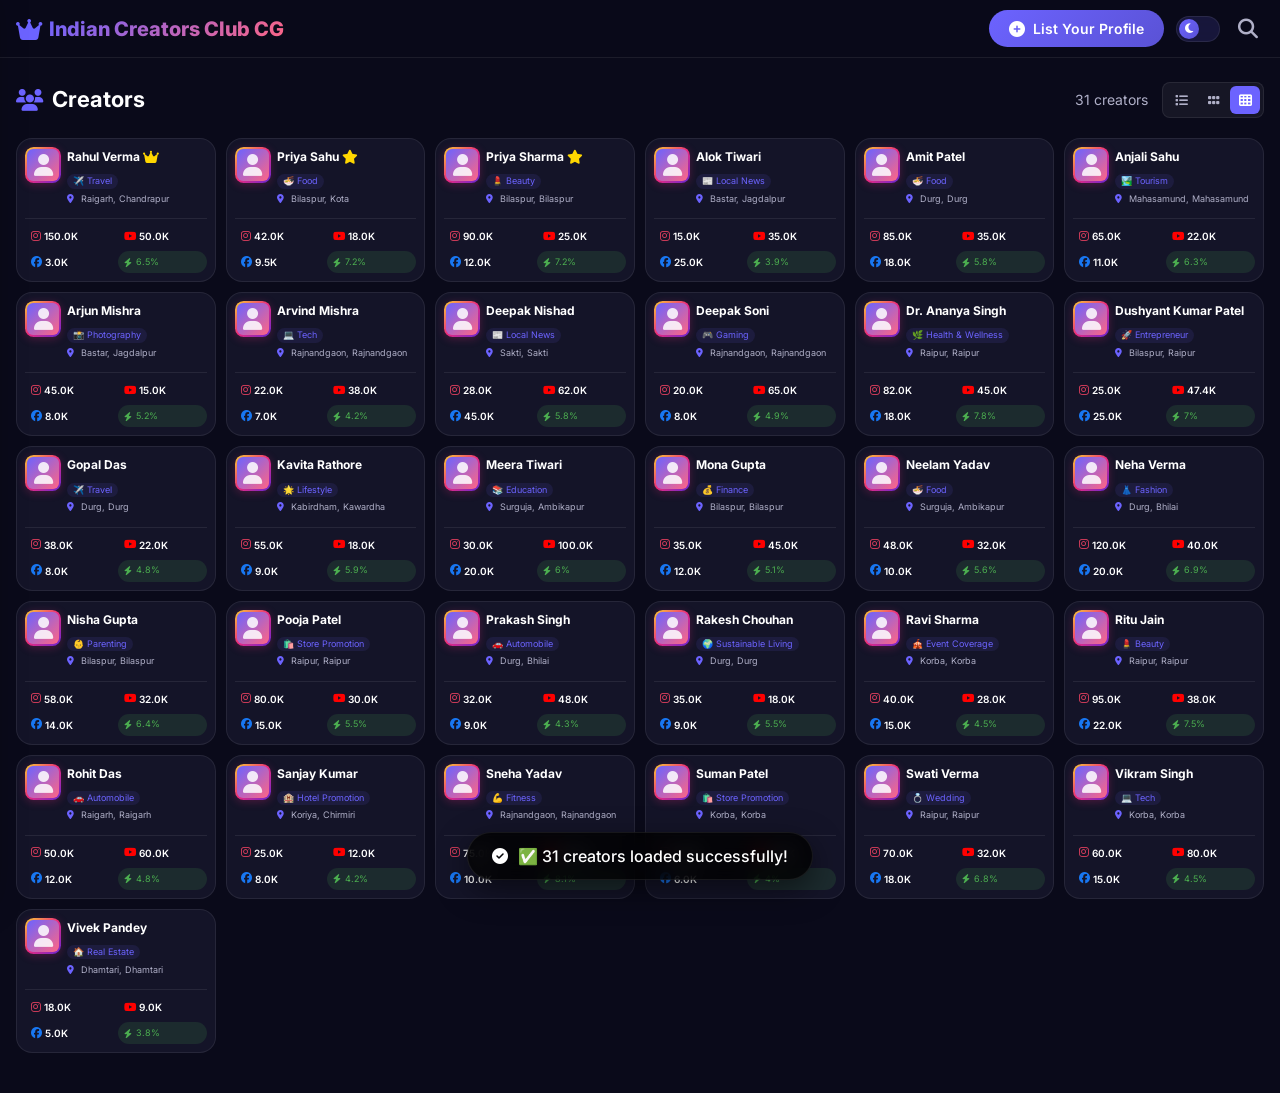
==== commit 2863c957: "update filter showing other creator also" ====
--- a/index.html
+++ b/index.html
@@ -2,7 +2,19 @@
 <html lang="en">
 <head>
     <meta charset="UTF-8">
-    <meta name="viewport" content="width=device-width, initial-scale=1.0, maximum-scale=1.0, user-scalable=yes">
+    <meta name="viewport" content="width=device-width, initial-scale=1.0">
+    <meta name="description" content="Find top content creators in Chhattisgarh by niche, district and budget. Connect with Food, Travel, Fashion and local creators near you.">
+    <meta name="keywords" content="creators Chhattisgarh, influencers CG, food creators Raipur, content creators Bilaspur, Indian Creators Club">
+    <meta name="robots" content="index, follow">
+    <meta property="og:title" content="Indian Creators Club CG">
+    <meta property="og:description" content="Discover and connect with top content creators across Chhattisgarh. Filter by niche, district and budget.">
+    <meta property="og:type" content="website">
+    <meta property="og:image" content="og-preview.png">
+    <meta name="twitter:card" content="summary_large_image">
+    <meta name="twitter:title" content="Indian Creators Club CG">
+    <meta name="twitter:description" content="Discover local creators in Chhattisgarh by niche and location.">
+    <link rel="icon" type="image/png" href="favicon.png">
+    <link rel="apple-touch-icon" href="favicon.png">
     <title>Indian Creators Club CG</title>
     <link rel="stylesheet" href="style.css">
     <link rel="stylesheet" href="https://cdnjs.cloudflare.com/ajax/libs/font-awesome/6.5.0/css/all.min.css">
@@ -15,7 +27,7 @@
 
     <!-- ===== SIDE MENU ===== -->
     <div class="side-menu" id="sideMenu">
-        <button class="close-menu" id="closeMenuBtn"><i class="fas fa-times"></i></button>
+        <button class="close-menu" id="closeMenuBtn" aria-label="Close menu"><i class="fas fa-times"></i></button>
         <div class="menu-title"><i class="fas fa-crown"></i> CG Creator</div>
         <div class="menu-item active"><i class="fas fa-home"></i> Home</div>
         <div class="menu-item" id="nearMeMenu"><i class="fas fa-map-marker-alt"></i> Near Me</div>
@@ -25,16 +37,16 @@
         <!-- ===== FILTERS SECTION ===== -->
         <div class="filter-section">
             <div class="filter-label"><i class="fas fa-filter"></i> Filters</div>
-            <select id="sideDistrict">
+            <select id="sideDistrict" aria-label="Filter by district">
                 <option value="">All Districts</option>
             </select>
-            <select id="sideNiche">
+            <select id="sideNiche" aria-label="Filter by niche">
                 <option value="">All Niches</option>
             </select>
-            <select id="sideService">
+            <select id="sideService" aria-label="Filter by service">
                 <option value="">All Services</option>
             </select>
-            <select id="sideBudget">
+            <select id="sideBudget" aria-label="Filter by budget">
                 <option value="">Any Budget</option>
                 <option value="1000">Under ₹1K</option>
                 <option value="3000">Under ₹3K</option>
@@ -43,118 +55,194 @@
                 <option value="20000">Under ₹20K</option>
             </select>
             <button class="apply-filters-btn" id="applySideFilters"><i class="fas fa-check"></i> Apply Filters</button>
+            <button class="clear-filters-btn" id="clearFiltersBtn"><i class="fas fa-undo"></i> Clear Filters</button>
         </div>
     </div>
 
     <!-- ===== HEADER ===== -->
-    <header class="header">
+    <header class="header" role="banner">
         <div class="container">
             <div class="navbar">
                 <div class="logo">
-                    <i class="fas fa-crown"></i>
+                    <i class="fas fa-crown" aria-hidden="true"></i>
                     <span>Indian Creators Club CG</span>
                 </div>
                 <div class="nav-right">
                     <button class="list-profile-desktop" id="listProfileDesktop"><i class="fas fa-plus-circle"></i> List Your Profile</button>
-                    <button class="theme-toggle" id="themeToggle" title="Toggle day/night theme"><span class="toggle-knob"><i class="fas fa-moon"></i></span></button>
-                    <button class="search-toggle" id="searchToggle"><i class="fas fa-search"></i></button>
-                    <button class="menu-toggle" id="menuToggle"><i class="fas fa-bars"></i></button>
+                    <button class="theme-toggle" id="themeToggle" title="Toggle day/night theme" aria-label="Toggle theme">
+                        <span class="toggle-knob"><i class="fas fa-moon" aria-hidden="true"></i></span>
+                    </button>
+                    <button class="search-toggle" id="searchToggle" aria-label="Search"><i class="fas fa-search" aria-hidden="true"></i></button>
+                    <button class="menu-toggle" id="menuToggle" aria-label="Open menu"><i class="fas fa-bars" aria-hidden="true"></i></button>
                 </div>
             </div>
         </div>
     </header>
 
     <!-- ===== SEARCH AREA ===== -->
-    <div class="search-area" id="searchArea">
+    <div class="search-area" id="searchArea" role="search">
         <div class="container">
             <div class="search-row">
                 <div class="input-wrap">
-                    <i class="fas fa-search"></i>
-                    <input type="text" id="searchInput" placeholder="Search creators, niche, service, city...">
-                </div>
-                <button class="nearme-btn" id="nearmeBtn"><i class="fas fa-location-dot"></i> Near Me</button>
+                    <i class="fas fa-search" aria-hidden="true"></i>
+                    <input type="text" id="searchInput" placeholder="Search creators, niche, service, city..." aria-label="Search creators">
+                </div>
+                <button class="nearme-btn" id="nearmeBtn"><i class="fas fa-location-dot" aria-hidden="true"></i> Near Me</button>
             </div>
         </div>
     </div>
 
     <!-- ===== CREATORS GRID ===== -->
-    <section class="creators-section">
+    <section class="creators-section" aria-label="Creators directory">
         <div class="container">
             <div class="section-header">
-                <h2><i class="fas fa-users"></i> Creators</h2>
+                <h2><i class="fas fa-users" aria-hidden="true"></i> Creators</h2>
                 <div class="header-right">
                     <span class="creator-count" id="creatorCount">Loading...</span>
-                    <div class="view-toggle" id="viewToggle">
-                        <button type="button" class="view-toggle-btn" data-view="large" title="Large view">
-                            <i class="fas fa-list"></i>
-                        </button>
-                        <button type="button" class="view-toggle-btn" data-view="medium" title="Medium view">
-                            <i class="fas fa-grip"></i>
-                        </button>
-                        <button type="button" class="view-toggle-btn active" data-view="small" title="Small view">
-                            <i class="fas fa-th"></i>
+                    <div class="view-toggle" id="viewToggle" role="group" aria-label="View mode">
+                        <button type="button" class="view-toggle-btn" data-view="large" title="Large view" aria-label="Large view">
+                            <i class="fas fa-list" aria-hidden="true"></i>
+                        </button>
+                        <button type="button" class="view-toggle-btn" data-view="medium" title="Medium view" aria-label="Medium view">
+                            <i class="fas fa-grip" aria-hidden="true"></i>
+                        </button>
+                        <button type="button" class="view-toggle-btn active" data-view="small" title="Small view" aria-label="Small view">
+                            <i class="fas fa-th" aria-hidden="true"></i>
                         </button>
                     </div>
                 </div>
             </div>
-            <div class="creators-grid" id="creatorsGrid">
-                <div class="empty-state"><i class="fas fa-spinner fa-spin"></i><p>Loading creators...</p></div>
+            <div class="creators-grid" id="creatorsGrid" role="list">
+                <div class="empty-state"><i class="fas fa-spinner fa-spin" aria-hidden="true"></i><p>Loading creators...</p></div>
             </div>
         </div>
     </section>
 
     <!-- ===== MODAL (Profile) ===== -->
-    <div class="modal" id="profileModal">
+    <div class="modal" id="profileModal" role="dialog" aria-modal="true" aria-label="Creator profile">
         <div class="modal-content">
-            <button class="close-modal" id="closeProfileModal"><i class="fas fa-times"></i></button>
+            <button class="close-modal" id="closeProfileModal" aria-label="Close profile"><i class="fas fa-times" aria-hidden="true"></i></button>
             <div id="modalBody"></div>
         </div>
     </div>
 
     <!-- ===== MODAL (Join) ===== -->
-    <div class="modal" id="joinModal">
+    <div class="modal" id="joinModal" role="dialog" aria-modal="true" aria-label="List your profile">
         <div class="modal-content" style="max-width:700px;">
-            <button class="close-modal" id="closeJoinModal"><i class="fas fa-times"></i></button>
-            <h2><i class="fas fa-user-plus"></i> List Your Profile</h2>
+            <button class="close-modal" id="closeJoinModal" aria-label="Close form"><i class="fas fa-times" aria-hidden="true"></i></button>
+            <h2><i class="fas fa-user-plus" aria-hidden="true"></i> List Your Profile</h2>
             <p>Fill details & submit via WhatsApp</p>
-            <form id="joinForm">
+            <form id="joinForm" novalidate>
                 <!-- Personal Information -->
                 <h3 style="margin-top:20px;margin-bottom:12px;font-size:16px;color:var(--text-secondary);border-bottom:1px solid var(--border-color);padding-bottom:8px;">
-                    <i class="fas fa-user"></i> Personal Information
+                    <i class="fas fa-user" aria-hidden="true"></i> Personal Information
                 </h3>
                 
-                <div class="form-group"><label>Full Name *</label><input type="text" id="fullName" required placeholder="Your full name"></div>
-                <div class="form-group"><label>Email *</label><input type="email" id="email" required placeholder="your@email.com"></div>
-                <div class="form-group"><label>WhatsApp Number *</label><input type="tel" id="whatsapp" required placeholder="919999999999"></div>
+                <div class="form-group">
+                    <label for="fullName">Full Name *</label>
+                    <input type="text" id="fullName" required placeholder="Your full name" autocomplete="name">
+                </div>
+                <div class="form-group">
+                    <label for="email">Email *</label>
+                    <input type="email" id="email" required placeholder="your@email.com" autocomplete="email">
+                </div>
+                <div class="form-group">
+                    <label for="whatsapp">WhatsApp Number *</label>
+                    <input type="tel" id="whatsapp" required placeholder="919999999999" autocomplete="tel">
+                </div>
                 
                 <div class="form-row">
                     <div class="form-group">
-                        <label>District *</label>
+                        <label for="district">District *</label>
                         <select id="district" required>
                             <option value="">Select District</option>
                             <option value="Bastar">Bastar</option>
+                            <option value="Balod">Balod</option>
+                            <option value="Baloda Bazar">Baloda Bazar</option>
+                            <option value="Balrampur">Balrampur</option>
+                            <option value="Bemetara">Bemetara</option>
+                            <option value="Bijapur">Bijapur</option>
                             <option value="Bilaspur">Bilaspur</option>
                             <option value="Dantewada">Dantewada</option>
                             <option value="Dhamtari">Dhamtari</option>
                             <option value="Durg">Durg</option>
+                            <option value="Gariaband">Gariaband</option>
+                            <option value="Gaurela-Pendra-Marwahi">Gaurela-Pendra-Marwahi</option>
                             <option value="Janjgir-Champa">Janjgir-Champa</option>
                             <option value="Jashpur">Jashpur</option>
                             <option value="Kabirdham">Kabirdham</option>
+                            <option value="Kanker">Kanker</option>
+                            <option value="Kondagaon">Kondagaon</option>
                             <option value="Korba">Korba</option>
                             <option value="Koriya">Koriya</option>
                             <option value="Mahasamund">Mahasamund</option>
+                            <option value="Manendragarh">Manendragarh</option>
+                            <option value="Mohla-Manpur">Mohla-Manpur</option>
+                            <option value="Mungeli">Mungeli</option>
+                            <option value="Narayanpur">Narayanpur</option>
                             <option value="Raigarh">Raigarh</option>
                             <option value="Raipur">Raipur</option>
                             <option value="Rajnandgaon">Rajnandgaon</option>
+                            <option value="Sakti">Sakti</option>
+                            <option value="Sarangarh-Bilaigarh">Sarangarh-Bilaigarh</option>
+                            <option value="Sukma">Sukma</option>
+                            <option value="Surajpur">Surajpur</option>
                             <option value="Surguja">Surguja</option>
                             <option value="Other">Other</option>
                         </select>
-                    </div>
-                    <div class="form-group"><label>City *</label><input type="text" id="city" required placeholder="Your city"></div>
-                </div>
-                
-                <div class="form-group">
-                    <label>Niche *</label>
+                        <input type="text" id="districtOther" placeholder="Enter your district name" style="display:none;margin-top:8px;width:100%;padding:10px 12px;border-radius:8px;border:1px solid var(--border-color);background:rgba(255,255,255,0.05);color:var(--text-primary);font-size:14px;font-family:inherit;outline:none;">
+                    </div>
+                    <div class="form-group">
+                        <label for="city">City *</label>
+                        <input type="text" id="city" required placeholder="Your city" autocomplete="address-level2">
+                    </div>
+                </div>
+
+                <div class="form-group">
+                    <label>Available In (Districts) <span style="font-weight:400;color:var(--text-muted);font-size:12px;">— select all districts where you can work</span></label>
+                    <div class="district-actions">
+                        <button type="button" class="select-all" id="selectAllDistricts">✅ Select All</button>
+                        <button type="button" class="deselect-all" id="deselectAllDistricts">❌ Deselect All</button>
+                    </div>
+                    <div id="availableDistrictsContainer" style="display:flex;flex-wrap:wrap;gap:8px;padding:10px 12px;background:rgba(255,255,255,0.03);border:1px solid var(--border-color);border-radius:8px;max-height:160px;overflow-y:auto;">
+                        <label class="district-check-label"><input type="checkbox" class="avail-district-cb" value="Bastar"> Bastar</label>
+                        <label class="district-check-label"><input type="checkbox" class="avail-district-cb" value="Balod"> Balod</label>
+                        <label class="district-check-label"><input type="checkbox" class="avail-district-cb" value="Baloda Bazar"> Baloda Bazar</label>
+                        <label class="district-check-label"><input type="checkbox" class="avail-district-cb" value="Balrampur"> Balrampur</label>
+                        <label class="district-check-label"><input type="checkbox" class="avail-district-cb" value="Bemetara"> Bemetara</label>
+                        <label class="district-check-label"><input type="checkbox" class="avail-district-cb" value="Bijapur"> Bijapur</label>
+                        <label class="district-check-label"><input type="checkbox" class="avail-district-cb" value="Bilaspur"> Bilaspur</label>
+                        <label class="district-check-label"><input type="checkbox" class="avail-district-cb" value="Dantewada"> Dantewada</label>
+                        <label class="district-check-label"><input type="checkbox" class="avail-district-cb" value="Dhamtari"> Dhamtari</label>
+                        <label class="district-check-label"><input type="checkbox" class="avail-district-cb" value="Durg"> Durg</label>
+                        <label class="district-check-label"><input type="checkbox" class="avail-district-cb" value="Gariaband"> Gariaband</label>
+                        <label class="district-check-label"><input type="checkbox" class="avail-district-cb" value="Gaurela-Pendra-Marwahi"> Gaurela-Pendra-Marwahi</label>
+                        <label class="district-check-label"><input type="checkbox" class="avail-district-cb" value="Janjgir-Champa"> Janjgir-Champa</label>
+                        <label class="district-check-label"><input type="checkbox" class="avail-district-cb" value="Jashpur"> Jashpur</label>
+                        <label class="district-check-label"><input type="checkbox" class="avail-district-cb" value="Kabirdham"> Kabirdham</label>
+                        <label class="district-check-label"><input type="checkbox" class="avail-district-cb" value="Kanker"> Kanker</label>
+                        <label class="district-check-label"><input type="checkbox" class="avail-district-cb" value="Kondagaon"> Kondagaon</label>
+                        <label class="district-check-label"><input type="checkbox" class="avail-district-cb" value="Korba"> Korba</label>
+                        <label class="district-check-label"><input type="checkbox" class="avail-district-cb" value="Koriya"> Koriya</label>
+                        <label class="district-check-label"><input type="checkbox" class="avail-district-cb" value="Mahasamund"> Mahasamund</label>
+                        <label class="district-check-label"><input type="checkbox" class="avail-district-cb" value="Manendragarh"> Manendragarh</label>
+                        <label class="district-check-label"><input type="checkbox" class="avail-district-cb" value="Mohla-Manpur"> Mohla-Manpur</label>
+                        <label class="district-check-label"><input type="checkbox" class="avail-district-cb" value="Mungeli"> Mungeli</label>
+                        <label class="district-check-label"><input type="checkbox" class="avail-district-cb" value="Narayanpur"> Narayanpur</label>
+                        <label class="district-check-label"><input type="checkbox" class="avail-district-cb" value="Raigarh"> Raigarh</label>
+                        <label class="district-check-label"><input type="checkbox" class="avail-district-cb" value="Raipur"> Raipur</label>
+                        <label class="district-check-label"><input type="checkbox" class="avail-district-cb" value="Rajnandgaon"> Rajnandgaon</label>
+                        <label class="district-check-label"><input type="checkbox" class="avail-district-cb" value="Sakti"> Sakti</label>
+                        <label class="district-check-label"><input type="checkbox" class="avail-district-cb" value="Sarangarh-Bilaigarh"> Sarangarh-Bilaigarh</label>
+                        <label class="district-check-label"><input type="checkbox" class="avail-district-cb" value="Sukma"> Sukma</label>
+                        <label class="district-check-label"><input type="checkbox" class="avail-district-cb" value="Surajpur"> Surajpur</label>
+                        <label class="district-check-label"><input type="checkbox" class="avail-district-cb" value="Surguja"> Surguja</label>
+                    </div>
+                    <p style="font-size:11px;color:var(--text-muted);margin-top:5px;"><i class="fas fa-info-circle" aria-hidden="true"></i> Leave empty to use your home district only</p>
+                </div>
+
+                <div class="form-group">
+                    <label for="niche">Primary Niche * <span style="font-weight:400;color:var(--text-muted);font-size:12px;">— shown on cards</span></label>
                     <select id="niche" required>
                         <option value="">Select Niche</option>
                         <option>Travel</option>
@@ -182,39 +270,105 @@
                         <option>Sustainable Living</option>
                         <option>Other</option>
                     </select>
-                </div>
-                
-                <div class="form-group"><label>Description</label><textarea id="description" rows="3" placeholder="Tell us about yourself and your content..."></textarea></div>
+                    <input type="text" id="nicheOther" placeholder="Enter your niche" style="display:none;margin-top:8px;width:100%;padding:10px 12px;border-radius:8px;border:1px solid var(--border-color);background:rgba(255,255,255,0.05);color:var(--text-primary);font-size:14px;font-family:inherit;outline:none;">
+                </div>
+
+                <!-- ===== ADDITIONAL NICHES WITH CUSTOM INPUT ===== -->
+                <div class="form-group">
+                    <label>Additional Niches <span style="font-weight:400;color:var(--text-muted);font-size:12px;">— shown on full profile view only</span></label>
+                    <div id="additionalNichesContainer" style="display:flex;flex-wrap:wrap;gap:8px;padding:10px 12px;background:rgba(255,255,255,0.03);border:1px solid var(--border-color);border-radius:8px;min-height:50px;">
+                        <label class="niche-check-label"><input type="checkbox" class="extra-niche-cb" value="Travel"> ✈️ Travel</label>
+                        <label class="niche-check-label"><input type="checkbox" class="extra-niche-cb" value="Beauty"> 💄 Beauty</label>
+                        <label class="niche-check-label"><input type="checkbox" class="extra-niche-cb" value="Food"> 🍜 Food</label>
+                        <label class="niche-check-label"><input type="checkbox" class="extra-niche-cb" value="Fashion"> 👗 Fashion</label>
+                        <label class="niche-check-label"><input type="checkbox" class="extra-niche-cb" value="Tech"> 💻 Tech</label>
+                        <label class="niche-check-label"><input type="checkbox" class="extra-niche-cb" value="Education"> 📚 Education</label>
+                        <label class="niche-check-label"><input type="checkbox" class="extra-niche-cb" value="Finance"> 💰 Finance</label>
+                        <label class="niche-check-label"><input type="checkbox" class="extra-niche-cb" value="Fitness"> 💪 Fitness</label>
+                        <label class="niche-check-label"><input type="checkbox" class="extra-niche-cb" value="Automobile"> 🚗 Automobile</label>
+                        <label class="niche-check-label"><input type="checkbox" class="extra-niche-cb" value="Real Estate"> 🏠 Real Estate</label>
+                        <label class="niche-check-label"><input type="checkbox" class="extra-niche-cb" value="Hotel Promotion"> 🏨 Hotel Promotion</label>
+                        <label class="niche-check-label"><input type="checkbox" class="extra-niche-cb" value="Restaurant Promotion"> 🍽️ Restaurant Promotion</label>
+                        <label class="niche-check-label"><input type="checkbox" class="extra-niche-cb" value="Store Promotion"> 🛍️ Store Promotion</label>
+                        <label class="niche-check-label"><input type="checkbox" class="extra-niche-cb" value="Tourism"> 🏞️ Tourism</label>
+                        <label class="niche-check-label"><input type="checkbox" class="extra-niche-cb" value="Wedding"> 💍 Wedding</label>
+                        <label class="niche-check-label"><input type="checkbox" class="extra-niche-cb" value="Local News"> 📰 Local News</label>
+                        <label class="niche-check-label"><input type="checkbox" class="extra-niche-cb" value="Gaming"> 🎮 Gaming</label>
+                        <label class="niche-check-label"><input type="checkbox" class="extra-niche-cb" value="Photography"> 📸 Photography</label>
+                        <label class="niche-check-label"><input type="checkbox" class="extra-niche-cb" value="Lifestyle"> 🌟 Lifestyle</label>
+                        <label class="niche-check-label"><input type="checkbox" class="extra-niche-cb" value="Event Coverage"> 🎪 Event Coverage</label>
+                        <label class="niche-check-label"><input type="checkbox" class="extra-niche-cb" value="Health & Wellness"> 🌿 Health & Wellness</label>
+                        <label class="niche-check-label"><input type="checkbox" class="extra-niche-cb" value="Parenting"> 👶 Parenting</label>
+                        <label class="niche-check-label"><input type="checkbox" class="extra-niche-cb" value="Sustainable Living"> 🌍 Sustainable Living</label>
+                    </div>
+                    <!-- Custom niche input with plus button -->
+                    <div style="display:flex;gap:8px;margin-top:10px;align-items:center;">
+                        <input type="text" id="customNicheInput" placeholder="Enter custom niche..." maxlength="30" style="flex:1;padding:10px 14px;border-radius:8px;border:1px solid var(--border-color);background:var(--surface-strong);color:var(--text-primary);font-size:14px;font-family:inherit;outline:none;">
+                        <button type="button" id="addCustomNicheBtn" aria-label="Add custom niche" style="padding:10px 16px;background:var(--primary);color:#fff;border:none;border-radius:8px;font-size:18px;cursor:pointer;transition:var(--transition);display:flex;align-items:center;justify-content:center;min-width:44px;height:44px;">
+                            <i class="fas fa-plus" aria-hidden="true"></i>
+                        </button>
+                    </div>
+                    <p style="font-size:11px;color:var(--text-muted);margin-top:5px;"><i class="fas fa-info-circle" aria-hidden="true"></i> Don't re-select your primary niche here. Use the input above to add custom niches.</p>
+                </div>
+                
+                <div class="form-group">
+                    <label for="description">Description</label>
+                    <textarea id="description" rows="3" placeholder="Tell us about yourself and your content..."></textarea>
+                </div>
                 
                 <!-- Social Links -->
                 <h3 style="margin-top:20px;margin-bottom:12px;font-size:16px;color:var(--text-secondary);border-bottom:1px solid var(--border-color);padding-bottom:8px;">
-                    <i class="fas fa-link"></i> Social Media Links
+                    <i class="fas fa-link" aria-hidden="true"></i> Social Media Links
                 </h3>
                 
-                <div class="form-group"><label>Instagram Profile URL</label><input type="url" id="instagramLink" placeholder="https://instagram.com/yourhandle"></div>
-                <div class="form-group"><label>YouTube Channel URL</label><input type="url" id="youtubeLink" placeholder="https://youtube.com/@yourchannel"></div>
-                <div class="form-group"><label>Facebook Profile URL</label><input type="url" id="facebookLink" placeholder="https://facebook.com/yourpage"></div>
+                <div class="form-group">
+                    <label for="instagramLink">Instagram Profile URL</label>
+                    <input type="url" id="instagramLink" placeholder="https://instagram.com/yourhandle" autocomplete="url">
+                </div>
+                <div class="form-group">
+                    <label for="youtubeLink">YouTube Channel URL</label>
+                    <input type="url" id="youtubeLink" placeholder="https://youtube.com/@yourchannel" autocomplete="url">
+                </div>
+                <div class="form-group">
+                    <label for="facebookLink">Facebook Profile URL</label>
+                    <input type="url" id="facebookLink" placeholder="https://facebook.com/yourpage" autocomplete="url">
+                </div>
                 
                 <!-- Social Stats -->
                 <h3 style="margin-top:20px;margin-bottom:12px;font-size:16px;color:var(--text-secondary);border-bottom:1px solid var(--border-color);padding-bottom:8px;">
-                    <i class="fas fa-chart-bar"></i> Social Media Stats
+                    <i class="fas fa-chart-bar" aria-hidden="true"></i> Social Media Stats
                 </h3>
                 
                 <div class="form-row">
-                    <div class="form-group"><label>Instagram Followers</label><input type="number" id="instaFollowers" placeholder="0"></div>
-                    <div class="form-group"><label>YouTube Subscribers</label><input type="number" id="ytSubs" placeholder="0"></div>
+                    <div class="form-group">
+                        <label for="instaFollowers">Instagram Followers</label>
+                        <input type="number" id="instaFollowers" placeholder="0" min="0">
+                    </div>
+                    <div class="form-group">
+                        <label for="ytSubs">YouTube Subscribers</label>
+                        <input type="number" id="ytSubs" placeholder="0" min="0">
+                    </div>
                 </div>
                 <div class="form-row">
-                    <div class="form-group"><label>Facebook Followers</label><input type="number" id="fbFollowers" placeholder="0"></div>
-                    <div class="form-group"><label>Average Reel Views</label><input type="number" id="avgViews" placeholder="0"></div>
+                    <div class="form-group">
+                        <label for="fbFollowers">Facebook Followers</label>
+                        <input type="number" id="fbFollowers" placeholder="0" min="0">
+                    </div>
+                    <div class="form-group">
+                        <label for="avgViews">Average Reel Views</label>
+                        <input type="number" id="avgViews" placeholder="0" min="0">
+                    </div>
                 </div>
                 <div class="form-row">
-                    <div class="form-group"><label>Engagement Rate (%)</label><input type="number" step="0.1" id="engagementRate" placeholder="5.0"></div>
+                    <div class="form-group">
+                        <label for="engagementRate">Engagement Rate (%)</label>
+                        <input type="number" step="0.1" id="engagementRate" placeholder="5.0" min="0" max="100">
+                    </div>
                 </div>
                 
                 <!-- Service Charges -->
                 <h3 style="margin-top:20px;margin-bottom:12px;font-size:16px;color:var(--text-secondary);border-bottom:1px solid var(--border-color);padding-bottom:8px;">
-                    <i class="fas fa-list"></i> Service Charges
+                    <i class="fas fa-list" aria-hidden="true"></i> Service Charges
                 </h3>
                 <p style="font-size:13px;color:var(--text-muted);margin-bottom:12px;">We've started you off with common services below — edit, remove, or add up to 8 services with their charges and pricing model.</p>
                 
@@ -245,8 +399,8 @@
                             <label style="font-size:11px;">Max (₹)</label>
                             <input type="number" class="service-max-input" placeholder="7000" style="padding:8px 12px;font-size:13px;">
                         </div>
-                        <button type="button" class="remove-service-btn" onclick="removeServiceRow(this)" style="margin-top:18px;">
-                            <i class="fas fa-trash"></i>
+                        <button type="button" class="remove-service-btn" onclick="removeServiceRow(this)" style="margin-top:18px;" aria-label="Remove service">
+                            <i class="fas fa-trash" aria-hidden="true"></i>
                         </button>
                     </div>
                     <div class="service-charge-row">
@@ -275,8 +429,8 @@
                             <label style="font-size:11px;">Max (₹)</label>
                             <input type="number" class="service-max-input" placeholder="1500" style="padding:8px 12px;font-size:13px;">
                         </div>
-                        <button type="button" class="remove-service-btn" onclick="removeServiceRow(this)" style="margin-top:18px;">
-                            <i class="fas fa-trash"></i>
+                        <button type="button" class="remove-service-btn" onclick="removeServiceRow(this)" style="margin-top:18px;" aria-label="Remove service">
+                            <i class="fas fa-trash" aria-hidden="true"></i>
                         </button>
                     </div>
                     <div class="service-charge-row">
@@ -305,8 +459,8 @@
                             <label style="font-size:11px;">Max (₹)</label>
                             <input type="number" class="service-max-input" placeholder="4000" style="padding:8px 12px;font-size:13px;">
                         </div>
-                        <button type="button" class="remove-service-btn" onclick="removeServiceRow(this)" style="margin-top:18px;">
-                            <i class="fas fa-trash"></i>
+                        <button type="button" class="remove-service-btn" onclick="removeServiceRow(this)" style="margin-top:18px;" aria-label="Remove service">
+                            <i class="fas fa-trash" aria-hidden="true"></i>
                         </button>
                     </div>
                     <div class="service-charge-row">
@@ -335,8 +489,8 @@
                             <label style="font-size:11px;">Max (₹)</label>
                             <input type="number" class="service-max-input" placeholder="6000" style="padding:8px 12px;font-size:13px;">
                         </div>
-                        <button type="button" class="remove-service-btn" onclick="removeServiceRow(this)" style="margin-top:18px;">
-                            <i class="fas fa-trash"></i>
+                        <button type="button" class="remove-service-btn" onclick="removeServiceRow(this)" style="margin-top:18px;" aria-label="Remove service">
+                            <i class="fas fa-trash" aria-hidden="true"></i>
                         </button>
                     </div>
                     <div class="service-charge-row">
@@ -365,24 +519,47 @@
                             <label style="font-size:11px;">Max (₹)</label>
                             <input type="number" class="service-max-input" placeholder="10000" style="padding:8px 12px;font-size:13px;">
                         </div>
-                        <button type="button" class="remove-service-btn" onclick="removeServiceRow(this)" style="margin-top:18px;">
-                            <i class="fas fa-trash"></i>
+                        <button type="button" class="remove-service-btn" onclick="removeServiceRow(this)" style="margin-top:18px;" aria-label="Remove service">
+                            <i class="fas fa-trash" aria-hidden="true"></i>
                         </button>
                     </div>
                 </div>
                 
                 <button type="button" class="btn-secondary add-service-btn" onclick="addServiceRow()">
-                    <i class="fas fa-plus"></i> Add Another Service
+                    <i class="fas fa-plus" aria-hidden="true"></i> Add Another Service
                 </button>
                 
-                <button type="submit" class="submit-btn"><i class="fab fa-whatsapp"></i> Submit via WhatsApp</button>
+                <button type="submit" class="submit-btn"><i class="fab fa-whatsapp" aria-hidden="true"></i> Submit via WhatsApp</button>
             </form>
         </div>
     </div>
 
     <!-- ===== TOAST ===== -->
-    <div id="toastContainer"></div>
-
+    <div id="toastContainer" role="alert" aria-live="polite"></div>
+
+    <script>
+        // Show/hide "Other" text inputs for District and Niche selects
+        document.addEventListener('DOMContentLoaded', function() {
+            const districtSel = document.getElementById('district');
+            const districtOther = document.getElementById('districtOther');
+            const nicheSel = document.getElementById('niche');
+            const nicheOther = document.getElementById('nicheOther');
+
+            districtSel.addEventListener('change', function() {
+                const show = this.value === 'Other';
+                districtOther.style.display = show ? 'block' : 'none';
+                districtOther.required = show;
+                if (!show) districtOther.value = '';
+            });
+
+            nicheSel.addEventListener('change', function() {
+                const show = this.value === 'Other';
+                nicheOther.style.display = show ? 'block' : 'none';
+                nicheOther.required = show;
+                if (!show) nicheOther.value = '';
+            });
+        });
+    </script>
     <script src="script.js"></script>
 </body>
 </html>
--- a/style.css
+++ b/style.css
@@ -289,6 +289,11 @@
     background: var(--primary);
     color: white;
 }
+.search-row .nearme-btn.active {
+    background: var(--primary);
+    color: white;
+    box-shadow: 0 4px 14px rgba(108, 99, 255, 0.4);
+}
 
 /* ===== SLIDE-OUT MENU ===== */
 .side-menu {
@@ -375,6 +380,10 @@
     transform: scale(1.02);
     box-shadow: 0 8px 25px rgba(108, 99, 255, 0.4);
 }
+.menu-item.active {
+    color: var(--primary);
+    font-weight: 600;
+}
 
 /* ===== FILTERS IN SIDE MENU ===== */
 .filter-section {
@@ -437,6 +446,24 @@
     transform: scale(1.02);
 }
 
+/* ===== CLEAR FILTERS BUTTON ===== */
+.clear-filters-btn {
+    width: 100%;
+    padding: 10px;
+    background: rgba(255, 71, 87, 0.12);
+    color: var(--danger);
+    border: 1px solid rgba(255, 71, 87, 0.2);
+    border-radius: 60px;
+    font-weight: 600;
+    font-size: 13px;
+    margin-top: 8px;
+    transition: var(--transition);
+}
+.clear-filters-btn:hover {
+    background: rgba(255, 71, 87, 0.2);
+    border-color: var(--danger);
+}
+
 /* ===== OVERLAY ===== */
 .overlay {
     position: fixed;
@@ -612,6 +639,10 @@
     font-size: 9px;
     padding: 1px 6px;
 }
+.creator-card.medium .relevance-badge {
+    font-size: 8px;
+    padding: 1px 6px;
+}
 
 /* ===== SMALL CREATOR CARD ===== */
 .creator-card.small {
@@ -669,6 +700,10 @@
 .creator-card.small .engagement-badge {
     font-size: 9px;
     padding: 0 6px;
+}
+.creator-card.small .relevance-badge {
+    font-size: 7px;
+    padding: 1px 5px;
 }
 
 /* ===== CREATOR CARD ===== */
@@ -781,6 +816,33 @@
     gap: 3px;
     white-space: nowrap;
     margin-top: 0;
+}
+
+/* ===== RELEVANCE BADGES ===== */
+.relevance-badge {
+    font-size: 9px;
+    padding: 2px 8px;
+    border-radius: 50px;
+    font-weight: 600;
+    white-space: nowrap;
+    display: inline-flex;
+    align-items: center;
+    gap: 3px;
+}
+.relevance-badge.high {
+    background: rgba(76, 175, 80, 0.2);
+    color: #4CAF50;
+    border: 1px solid rgba(76, 175, 80, 0.3);
+}
+.relevance-badge.medium {
+    background: rgba(255, 193, 7, 0.2);
+    color: #FFC107;
+    border: 1px solid rgba(255, 193, 7, 0.3);
+}
+.relevance-badge.low {
+    background: rgba(108, 99, 255, 0.15);
+    color: var(--primary);
+    border: 1px solid rgba(108, 99, 255, 0.2);
 }
 
 /* ===== SOCIAL LINKS ===== */
@@ -1246,6 +1308,168 @@
     color: var(--text-primary);
 }
 
+/* ===== DISTRICT CHECKBOX LABELS ===== */
+.district-check-label {
+    display: inline-flex;
+    align-items: center;
+    gap: 5px;
+    font-size: 12.5px;
+    color: var(--text-secondary);
+    background: rgba(255, 255, 255, 0.04);
+    border: 1px solid var(--border-color);
+    border-radius: 20px;
+    padding: 4px 10px;
+    cursor: pointer;
+    transition: all 0.2s;
+    user-select: none;
+}
+.district-check-label:hover {
+    background: rgba(108, 99, 255, 0.1);
+    border-color: var(--primary);
+    color: var(--text-primary);
+}
+.district-check-label input[type="checkbox"] {
+    accent-color: var(--primary);
+    width: 13px;
+    height: 13px;
+    cursor: pointer;
+}
+.district-check-label:has(input:checked) {
+    background: rgba(108, 99, 255, 0.18);
+    border-color: var(--primary);
+    color: var(--primary);
+    font-weight: 600;
+}
+
+/* ===== DISTRICT ACTIONS ===== */
+.district-actions {
+    display: flex;
+    gap: 8px;
+    width: 100%;
+    margin-bottom: 8px;
+}
+.district-actions button {
+    font-size: 11px;
+    padding: 2px 12px;
+    border-radius: 20px;
+    cursor: pointer;
+    transition: var(--transition);
+    border: 1px solid var(--border-color);
+}
+.district-actions .select-all {
+    background: rgba(108, 99, 255, 0.15);
+    color: var(--primary);
+}
+.district-actions .select-all:hover {
+    background: rgba(108, 99, 255, 0.25);
+}
+.district-actions .deselect-all {
+    background: rgba(255, 71, 87, 0.1);
+    color: var(--danger);
+}
+.district-actions .deselect-all:hover {
+    background: rgba(255, 71, 87, 0.2);
+}
+
+/* ===== NICHE CHECKBOX LABELS ===== */
+.niche-check-label {
+    display: inline-flex;
+    align-items: center;
+    gap: 5px;
+    font-size: 12.5px;
+    color: var(--text-secondary);
+    background: rgba(255, 255, 255, 0.04);
+    border: 1px solid var(--border-color);
+    border-radius: 20px;
+    padding: 4px 10px;
+    cursor: pointer;
+    transition: all 0.2s;
+    user-select: none;
+}
+.niche-check-label:hover {
+    background: rgba(108, 99, 255, 0.1);
+    border-color: var(--primary);
+    color: var(--text-primary);
+}
+.niche-check-label input[type="checkbox"] {
+    accent-color: var(--primary);
+    width: 13px;
+    height: 13px;
+    cursor: pointer;
+}
+.niche-check-label:has(input:checked) {
+    background: rgba(108, 99, 255, 0.18);
+    border-color: var(--primary);
+    color: var(--primary);
+    font-weight: 600;
+}
+
+/* ===== CUSTOM NICHE TAG ===== */
+.niche-tag-custom {
+    display: inline-flex;
+    align-items: center;
+    gap: 5px;
+    font-size: 12.5px;
+    color: var(--text-secondary);
+    background: rgba(255, 165, 0, 0.12);
+    border: 1px solid rgba(255, 165, 0, 0.3);
+    border-radius: 20px;
+    padding: 4px 10px;
+    cursor: pointer;
+    transition: all 0.2s;
+    user-select: none;
+}
+.niche-tag-custom:hover {
+    background: rgba(255, 165, 0, 0.2);
+}
+.niche-tag-custom input[type="checkbox"] {
+    accent-color: #FFA500;
+    width: 13px;
+    height: 13px;
+    cursor: pointer;
+}
+.niche-tag-custom:has(input:checked) {
+    background: rgba(255, 165, 0, 0.25);
+    border-color: #FFA500;
+    color: #FFA500;
+    font-weight: 600;
+}
+.niche-tag-custom .remove-custom-niche {
+    margin-left: 2px;
+    font-size: 12px;
+    color: var(--text-muted);
+    cursor: pointer;
+    transition: var(--transition);
+}
+.niche-tag-custom .remove-custom-niche:hover {
+    color: var(--danger);
+}
+
+/* ===== CUSTOM NICHE COUNTER ===== */
+.custom-niche-counter {
+    font-size: 11px;
+    color: var(--text-muted);
+    margin-left: auto;
+    padding-left: 8px;
+    background: rgba(108, 99, 255, 0.1);
+    padding: 1px 10px;
+    border-radius: 50px;
+}
+
+/* ===== FOCUS VISIBLE FOR ACCESSIBILITY ===== */
+:focus-visible {
+    outline: 2px solid var(--primary);
+    outline-offset: 2px;
+}
+
+/* ===== DISABLED BUTTON STYLES ===== */
+.btn:disabled,
+button:disabled {
+    opacity: 0.5;
+    cursor: not-allowed;
+    pointer-events: none;
+}
+
 /* ===== RESPONSIVE ===== */
 @media (min-width: 769px) {
     .menu-toggle {
@@ -1258,6 +1482,29 @@
 @media (max-width: 768px) {
     .list-profile-desktop {
         display: none;
+    }
+    .navbar {
+        flex-wrap: nowrap;
+        gap: 6px;
+    }
+    .logo {
+        flex-shrink: 1;
+        min-width: 0;
+        font-size: 14px;
+        gap: 4px;
+    }
+    .logo i {
+        font-size: 16px;
+        flex-shrink: 0;
+    }
+    .logo span {
+        white-space: nowrap;
+        overflow: hidden;
+        text-overflow: ellipsis;
+    }
+    .nav-right {
+        flex-shrink: 0;
+        gap: 8px;
     }
     .service-charge-row {
         grid-template-columns: 1fr 1fr;
@@ -1270,6 +1517,47 @@
         grid-column: 1 / -1;
         width: 100%;
     }
+    .niche-check-label,
+    .niche-tag-custom {
+        font-size: 11px;
+        padding: 3px 8px;
+    }
+    #customNicheInput {
+        font-size: 13px;
+        padding: 8px 12px;
+    }
+    #addCustomNicheBtn {
+        padding: 8px 12px;
+        min-width: 38px;
+        height: 38px;
+        font-size: 16px;
+    }
+    .district-actions {
+        flex-wrap: wrap;
+    }
+}
+@media (max-width: 380px) {
+    .logo {
+        font-size: 12px;
+    }
+    .logo i {
+        font-size: 14px;
+    }
+    .nav-right {
+        gap: 6px;
+    }
+    .theme-toggle {
+        width: 38px;
+        height: 22px;
+    }
+    .theme-toggle .toggle-knob {
+        width: 17px;
+        height: 17px;
+        font-size: 9px;
+    }
+    body[data-theme="light"] .theme-toggle .toggle-knob {
+        left: 17px;
+    }
 }
 @media (max-width: 480px) {
     .search-row {
@@ -1296,4 +1584,239 @@
         margin-top: 4px;
         height: 34px;
     }
+    .district-actions {
+        flex-direction: column;
+        gap: 4px;
+    }
+    .district-actions button {
+        width: 100%;
+        padding: 4px 8px;
+        font-size: 10px;
+    }
+}
+
+/* ===== OTHER CREATORS DIVIDER ===== */
+.other-creators-divider {
+    grid-column: 1 / -1;
+    display: flex;
+    align-items: center;
+    gap: 12px;
+    margin: 20px 0 10px;
+}
+
+.other-creators-divider .divider-line {
+    flex: 1;
+    height: 1px;
+    background: var(--border-color);
+}
+
+.other-creators-divider .divider-pill {
+    display: flex;
+    align-items: center;
+    gap: 8px;
+    padding: 6px 16px;
+    background: var(--surface-soft);
+    border: 1px solid var(--border-color);
+    border-radius: 50px;
+    font-size: 13px;
+    color: var(--text-muted);
+    white-space: nowrap;
+}
+
+.other-creators-divider .divider-pill i {
+    color: var(--primary);
+}
+
+.other-creators-divider .divider-count {
+    background: var(--primary);
+    color: #fff;
+    border-radius: 50px;
+    padding: 1px 8px;
+    font-size: 11px;
+    font-weight: 600;
+}
+
+@media (max-width: 480px) {
+    .other-creators-divider .divider-pill {
+        font-size: 11px;
+        padding: 5px 12px;
+    }
+    .other-creators-divider {
+        gap: 8px;
+    }
+}
+
+/* ===== PRINT STYLES ===== */
+@media print {
+    .header,
+    .search-area,
+    .side-menu,
+    .overlay,
+    .modal,
+    .creator-card-actions,
+    .toast-container {
+        display: none !important;
+    }
+    .creator-card {
+        break-inside: avoid;
+        border: 1px solid #ddd;
+        box-shadow: none;
+        background: #fff !important;
+        color: #000 !important;
+    }
+    body {
+        background: white !important;
+        color: black !important;
+    }
+    .creator-card .creator-avatar {
+        box-shadow: none !important;
+    }
+    .creator-card .creator-name {
+        color: #000 !important;
+    }
+    .creator-card .creator-niche {
+        color: var(--primary) !important;
+    }
+    .creator-card .creator-location {
+        color: #555 !important;
+    }
+    .creator-card .creator-social .social-link .count {
+        color: #000 !important;
+    }
+    .creator-card .creator-social .social-link {
+        color: #555 !important;
+    }
+    .creator-card .creator-services .service-item .service-price {
+        color: #000 !important;
+    }
+    .creator-card .creator-services .service-item .service-name {
+        color: #555 !important;
+    }
+    .pricing-info .pricing-badge {
+        color: #000 !important;
+        background: #f0f0f0 !important;
+    }
+    .service-item .charge-model {
+        color: #000 !important;
+        background: #f0f0f0 !important;
+    }
+    .creator-card .creator-services .services-title {
+        color: #000 !important;
+    }
+    .pricing-info .pricing-header .label {
+        color: #000 !important;
+    }
+    .pricing-info .pricing-desc {
+        color: #555 !important;
+    }
+    .creator-card .creator-info .creator-name i {
+        color: #000 !important;
+    }
+    .distance-badge {
+        background: #f0f0f0 !important;
+        color: #000 !important;
+    }
+    .engagement-badge {
+        background: #f0f0f0 !important;
+        color: #000 !important;
+    }
+    .relevance-badge {
+        background: #f0f0f0 !important;
+        color: #000 !important;
+        border-color: #ccc !important;
+    }
+    .modal-content {
+        background: #fff !important;
+        color: #000 !important;
+        border: 1px solid #ddd !important;
+    }
+    .modal-content .close-modal {
+        color: #000 !important;
+    }
+    .modal-content h3,
+    .modal-content h4 {
+        color: #000 !important;
+        border-color: #ddd !important;
+    }
+    .modal-content .btn-whatsapp,
+    .modal-content .btn-profile {
+        border: 1px solid #ccc !important;
+    }
+}
+
+/* ===== REDUCED MOTION ===== */
+@media (prefers-reduced-motion: reduce) {
+    *,
+    *::before,
+    *::after {
+        animation-duration: 0.01ms !important;
+        animation-iteration-count: 1 !important;
+        transition-duration: 0.01ms !important;
+        scroll-behavior: auto !important;
+    }
+    .creator-card:hover {
+        transform: none !important;
+    }
+    .creator-card:hover .creator-avatar {
+        transform: none !important;
+    }
+    .toast-container {
+        animation: none !important;
+    }
+    .search-area {
+        animation: none !important;
+    }
+}
+
+/* ===== TOAST IMPROVEMENTS ===== */
+.toast-container {
+    white-space: normal;
+    word-wrap: break-word;
+    text-align: center;
+    line-height: 1.4;
+}
+
+/* ===== SERVICE ROW IMPROVEMENTS ===== */
+.service-charge-row .form-group input:disabled,
+.service-charge-row .form-group select:disabled {
+    opacity: 0.5;
+    cursor: not-allowed;
+}
+
+/* ===== BUTTON PRIMARY (for retry) ===== */
+.btn-primary {
+    background: linear-gradient(135deg, var(--primary), var(--primary-dark));
+    color: #fff;
+    padding: 10px 24px;
+    border-radius: 60px;
+    font-weight: 600;
+    font-size: 14px;
+    border: none;
+    cursor: pointer;
+    transition: var(--transition);
+    display: inline-flex;
+    align-items: center;
+    gap: 8px;
+}
+.btn-primary:hover {
+    transform: translateY(-2px);
+    box-shadow: 0 8px 25px rgba(108, 99, 255, 0.4);
+}
+
+/* ===== KEYBOARD SHORTCUT HINT ===== */
+.keyboard-hint {
+    font-size: 12px;
+    color: var(--text-muted);
+    margin-top: 8px;
+    display: flex;
+    align-items: center;
+    gap: 6px;
+}
+.keyboard-hint kbd {
+    background: var(--surface-strong);
+    padding: 1px 8px;
+    border-radius: 4px;
+    font-size: 11px;
+    font-family: inherit;
+    border: 1px solid var(--border-color);
 }
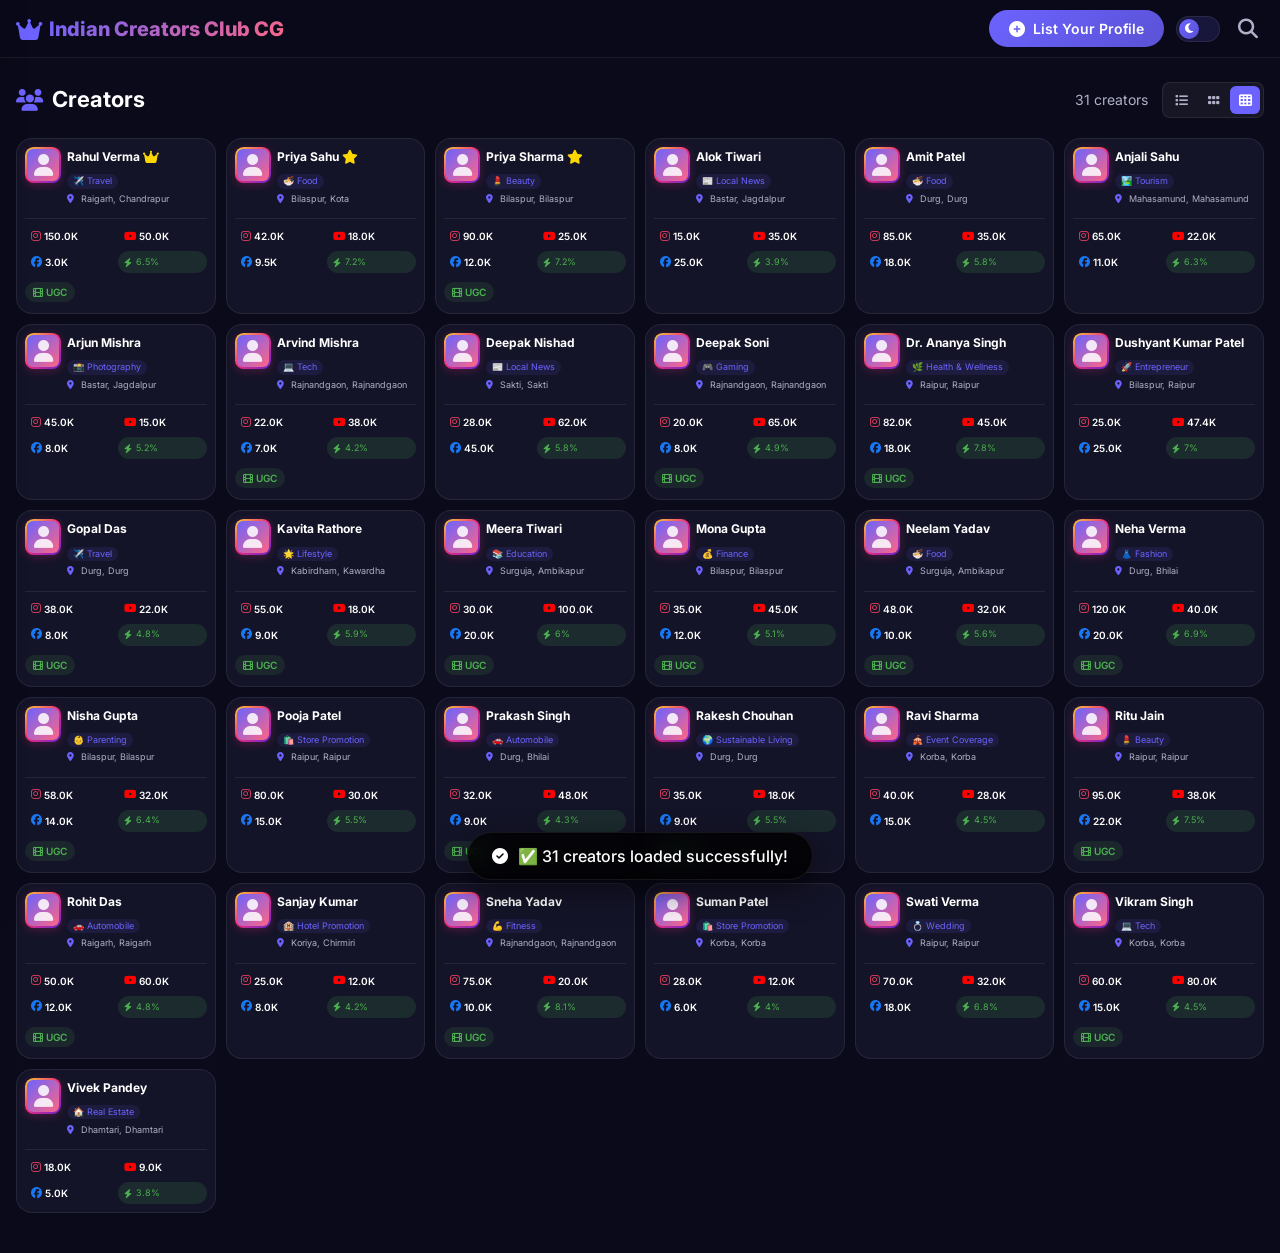
==== commit 28a12147: "update26june" ====
--- a/index.html
+++ b/index.html
@@ -146,11 +146,69 @@
                     <label for="email">Email *</label>
                     <input type="email" id="email" required placeholder="your@email.com" autocomplete="email">
                 </div>
-                <div class="form-group">
-                    <label for="whatsapp">WhatsApp Number *</label>
-                    <input type="tel" id="whatsapp" required placeholder="919999999999" autocomplete="tel">
-                </div>
-                
+                <div class="form-row">
+                    <div class="form-group">
+                        <label for="whatsapp">WhatsApp Number *</label>
+                        <input type="tel" id="whatsapp" required placeholder="919999999999" autocomplete="tel">
+                    </div>
+                    <div class="form-group">
+                        <label for="phone">Phone Number <span style="font-weight:400;color:var(--text-muted);font-size:12px;">— optional, hidden from public</span></label>
+                        <input type="tel" id="phone" placeholder="919999999999" autocomplete="tel">
+                    </div>
+                </div>
+
+                <div class="form-row">
+                    <div class="form-group">
+                        <label for="creatorGender">Gender</label>
+                        <select id="creatorGender">
+                            <option value="">Prefer not to say</option>
+                            <option value="Male">Male</option>
+                            <option value="Female">Female</option>
+                            <option value="Non-binary">Non-binary</option>
+                        </select>
+                    </div>
+                    <div class="form-group">
+                        <label for="responseTime">Response Time</label>
+                        <select id="responseTime">
+                            <option value="within 6 hours">Within 6 hours</option>
+                            <option value="within 24 hours" selected>Within 24 hours</option>
+                            <option value="within 48 hours">Within 48 hours</option>
+                            <option value="within a week">Within a week</option>
+                        </select>
+                    </div>
+                </div>
+
+                <div class="form-group">
+                    <label>Languages Spoken *</label>
+                    <div style="display:flex;flex-wrap:wrap;gap:8px;padding:10px 12px;background:rgba(255,255,255,0.03);border:1px solid var(--border-color);border-radius:8px;">
+                        <label class="district-check-label"><input type="checkbox" class="lang-cb" value="Hindi" checked> Hindi</label>
+                        <label class="district-check-label"><input type="checkbox" class="lang-cb" value="Chhattisgarhi"> Chhattisgarhi</label>
+                        <label class="district-check-label"><input type="checkbox" class="lang-cb" value="English"> English</label>
+                        <label class="district-check-label"><input type="checkbox" class="lang-cb" value="Marathi"> Marathi</label>
+                        <label class="district-check-label"><input type="checkbox" class="lang-cb" value="Bhojpuri"> Bhojpuri</label>
+                        <label class="district-check-label"><input type="checkbox" class="lang-cb" value="Urdu"> Urdu</label>
+                        <label class="district-check-label"><input type="checkbox" class="lang-cb" value="Bengali"> Bengali</label>
+                        <label class="district-check-label"><input type="checkbox" class="lang-cb" value="Punjabi"> Punjabi</label>
+                    </div>
+                </div>
+
+                <div class="form-row">
+                    <div class="form-group">
+                        <label for="isUGCCreator">UGC Creator?</label>
+                        <select id="isUGCCreator">
+                            <option value="false">No</option>
+                            <option value="true">Yes — I create UGC content</option>
+                        </select>
+                    </div>
+                    <div class="form-group">
+                        <label for="barter">Accept Barter / Product Collabs?</label>
+                        <select id="barter">
+                            <option value="false">No — paid only</option>
+                            <option value="true">Yes — open to barter</option>
+                        </select>
+                    </div>
+                </div>
+
                 <div class="form-row">
                     <div class="form-group">
                         <label for="district">District *</label>
@@ -321,48 +379,156 @@
                     <i class="fas fa-link" aria-hidden="true"></i> Social Media Links
                 </h3>
                 
-                <div class="form-group">
-                    <label for="instagramLink">Instagram Profile URL</label>
-                    <input type="url" id="instagramLink" placeholder="https://instagram.com/yourhandle" autocomplete="url">
-                </div>
-                <div class="form-group">
-                    <label for="youtubeLink">YouTube Channel URL</label>
-                    <input type="url" id="youtubeLink" placeholder="https://youtube.com/@yourchannel" autocomplete="url">
-                </div>
-                <div class="form-group">
-                    <label for="facebookLink">Facebook Profile URL</label>
-                    <input type="url" id="facebookLink" placeholder="https://facebook.com/yourpage" autocomplete="url">
+                <div class="form-row">
+                    <div class="form-group">
+                        <label for="instagramLink"><i class="fab fa-instagram" style="color:#E1306C;"></i> Instagram URL</label>
+                        <input type="url" id="instagramLink" placeholder="https://instagram.com/yourhandle" autocomplete="url">
+                    </div>
+                    <div class="form-group">
+                        <label for="youtubeLink"><i class="fab fa-youtube" style="color:#FF0000;"></i> YouTube URL</label>
+                        <input type="url" id="youtubeLink" placeholder="https://youtube.com/@yourchannel" autocomplete="url">
+                    </div>
+                </div>
+                <div class="form-row">
+                    <div class="form-group">
+                        <label for="facebookLink"><i class="fab fa-facebook" style="color:#1877F2;"></i> Facebook URL</label>
+                        <input type="url" id="facebookLink" placeholder="https://facebook.com/yourpage" autocomplete="url">
+                    </div>
+                    <div class="form-group">
+                        <label for="xLink"><i class="fab fa-x-twitter" style="color:var(--text-secondary);"></i> X (Twitter) URL <span style="font-size:11px;color:var(--text-muted);">optional</span></label>
+                        <input type="url" id="xLink" placeholder="https://x.com/yourhandle">
+                    </div>
+                </div>
+                <div class="form-row">
+                    <div class="form-group">
+                        <label for="threadLink"><i class="fab fa-threads" style="color:var(--text-secondary);"></i> Threads URL <span style="font-size:11px;color:var(--text-muted);">optional</span></label>
+                        <input type="url" id="threadLink" placeholder="https://threads.net/@yourhandle">
+                    </div>
+                    <div class="form-group">
+                        <label for="snapchatLink"><i class="fab fa-snapchat" style="color:#FFFC00;"></i> Snapchat URL <span style="font-size:11px;color:var(--text-muted);">optional</span></label>
+                        <input type="url" id="snapchatLink" placeholder="https://snapchat.com/add/yourhandle">
+                    </div>
+                </div>
+                <div class="form-row">
+                    <div class="form-group">
+                        <label for="twitterLink"><i class="fab fa-twitter" style="color:#1DA1F2;"></i> Twitter URL <span style="font-size:11px;color:var(--text-muted);">optional</span></label>
+                        <input type="url" id="twitterLink" placeholder="https://twitter.com/yourhandle">
+                    </div>
                 </div>
                 
                 <!-- Social Stats -->
                 <h3 style="margin-top:20px;margin-bottom:12px;font-size:16px;color:var(--text-secondary);border-bottom:1px solid var(--border-color);padding-bottom:8px;">
                     <i class="fas fa-chart-bar" aria-hidden="true"></i> Social Media Stats
                 </h3>
-                
-                <div class="form-row">
-                    <div class="form-group">
-                        <label for="instaFollowers">Instagram Followers</label>
-                        <input type="number" id="instaFollowers" placeholder="0" min="0">
-                    </div>
-                    <div class="form-group">
-                        <label for="ytSubs">YouTube Subscribers</label>
-                        <input type="number" id="ytSubs" placeholder="0" min="0">
-                    </div>
-                </div>
-                <div class="form-row">
-                    <div class="form-group">
-                        <label for="fbFollowers">Facebook Followers</label>
-                        <input type="number" id="fbFollowers" placeholder="0" min="0">
-                    </div>
-                    <div class="form-group">
-                        <label for="avgViews">Average Reel Views</label>
-                        <input type="number" id="avgViews" placeholder="0" min="0">
-                    </div>
-                </div>
-                <div class="form-row">
-                    <div class="form-group">
-                        <label for="engagementRate">Engagement Rate (%)</label>
+                <p style="font-size:13px;color:var(--text-muted);margin-bottom:14px;"><i class="fas fa-info-circle"></i> Fill in stats for the platforms you are active on. Per-platform avg views/likes/comments help brands evaluate your reach.</p>
+
+                <div style="background:rgba(225,48,108,0.06);border:1px solid rgba(225,48,108,0.18);border-radius:10px;padding:12px 14px;margin-bottom:12px;">
+                    <div style="font-size:13px;font-weight:600;color:#E1306C;margin-bottom:8px;"><i class="fab fa-instagram"></i> Instagram</div>
+                    <div class="form-row" style="margin-bottom:0;">
+                        <div class="form-group" style="margin-bottom:8px;"><label style="font-size:12px;">Followers</label><input type="number" id="instaFollowers" placeholder="0" min="0"></div>
+                        <div class="form-group" style="margin-bottom:8px;"><label style="font-size:12px;">Avg Reel Views</label><input type="number" id="avgViews" placeholder="0" min="0"></div>
+                    </div>
+                    <div class="form-row" style="margin-bottom:0;">
+                        <div class="form-group" style="margin-bottom:0;"><label style="font-size:12px;">Avg Likes</label><input type="number" id="instaAvgLikes" placeholder="0" min="0"></div>
+                        <div class="form-group" style="margin-bottom:0;"><label style="font-size:12px;">Avg Comments</label><input type="number" id="instaAvgComments" placeholder="0" min="0"></div>
+                    </div>
+                </div>
+
+                <div style="background:rgba(255,0,0,0.05);border:1px solid rgba(255,0,0,0.15);border-radius:10px;padding:12px 14px;margin-bottom:12px;">
+                    <div style="font-size:13px;font-weight:600;color:#FF0000;margin-bottom:8px;"><i class="fab fa-youtube"></i> YouTube</div>
+                    <div class="form-row" style="margin-bottom:0;">
+                        <div class="form-group" style="margin-bottom:8px;"><label style="font-size:12px;">Subscribers</label><input type="number" id="ytSubs" placeholder="0" min="0"></div>
+                        <div class="form-group" style="margin-bottom:8px;"><label style="font-size:12px;">Avg Views</label><input type="number" id="ytAvgViews" placeholder="0" min="0"></div>
+                    </div>
+                    <div class="form-row" style="margin-bottom:0;">
+                        <div class="form-group" style="margin-bottom:0;"><label style="font-size:12px;">Avg Likes</label><input type="number" id="ytAvgLikes" placeholder="0" min="0"></div>
+                        <div class="form-group" style="margin-bottom:0;"><label style="font-size:12px;">Avg Comments</label><input type="number" id="ytAvgComments" placeholder="0" min="0"></div>
+                    </div>
+                </div>
+
+                <div style="background:rgba(24,119,242,0.05);border:1px solid rgba(24,119,242,0.18);border-radius:10px;padding:12px 14px;margin-bottom:12px;">
+                    <div style="font-size:13px;font-weight:600;color:#1877F2;margin-bottom:8px;"><i class="fab fa-facebook"></i> Facebook</div>
+                    <div class="form-row" style="margin-bottom:0;">
+                        <div class="form-group" style="margin-bottom:8px;"><label style="font-size:12px;">Followers</label><input type="number" id="fbFollowers" placeholder="0" min="0"></div>
+                        <div class="form-group" style="margin-bottom:8px;"><label style="font-size:12px;">Avg Views</label><input type="number" id="fbAvgViews" placeholder="0" min="0"></div>
+                    </div>
+                    <div class="form-row" style="margin-bottom:0;">
+                        <div class="form-group" style="margin-bottom:0;"><label style="font-size:12px;">Avg Likes</label><input type="number" id="fbAvgLikes" placeholder="0" min="0"></div>
+                        <div class="form-group" style="margin-bottom:0;"><label style="font-size:12px;">Avg Comments</label><input type="number" id="fbAvgComments" placeholder="0" min="0"></div>
+                    </div>
+                </div>
+
+                <div class="form-row">
+                    <div class="form-group">
+                        <label for="engagementRate">Overall Engagement Rate (%)</label>
                         <input type="number" step="0.1" id="engagementRate" placeholder="5.0" min="0" max="100">
+                    </div>
+                    <div class="form-group">
+                        <label for="turnaroundDays">Content Turnaround (days)</label>
+                        <input type="number" id="turnaroundDays" placeholder="3" min="1" max="30">
+                    </div>
+                </div>
+
+                <!-- Audience Insights -->
+                <h3 style="margin-top:20px;margin-bottom:12px;font-size:16px;color:var(--text-secondary);border-bottom:1px solid var(--border-color);padding-bottom:8px;">
+                    <i class="fas fa-users" aria-hidden="true"></i> Audience Insights <span style="font-weight:400;font-size:12px;color:var(--text-muted);">— optional but helps brands</span>
+                </h3>
+
+                <div class="form-row">
+                    <div class="form-group">
+                        <label for="audienceAgeGroup">Audience Age Group</label>
+                        <select id="audienceAgeGroup">
+                            <option value="">Not sure</option>
+                            <option value="13-17">13–17</option>
+                            <option value="18-24">18–24</option>
+                            <option value="18-34" selected>18–34</option>
+                            <option value="25-34">25–34</option>
+                            <option value="25-44">25–44</option>
+                            <option value="35-54">35–54</option>
+                            <option value="45+">45+</option>
+                        </select>
+                    </div>
+                    <div class="form-group">
+                        <label for="audienceGenderMale">Male Audience % <span style="font-size:11px;color:var(--text-muted);">(female is auto)</span></label>
+                        <input type="number" id="audienceGenderMale" placeholder="55" min="0" max="100">
+                    </div>
+                </div>
+                <div class="form-group">
+                    <label for="audienceLocations">Top Audience Locations <span style="font-size:11px;color:var(--text-muted);">— comma separated</span></label>
+                    <input type="text" id="audienceLocations" placeholder="Raipur, Bilaspur, Mumbai">
+                </div>
+
+                <!-- Past Brands -->
+                <h3 style="margin-top:20px;margin-bottom:12px;font-size:16px;color:var(--text-secondary);border-bottom:1px solid var(--border-color);padding-bottom:8px;">
+                    <i class="fas fa-handshake" aria-hidden="true"></i> Past Brand Collaborations <span style="font-weight:400;font-size:12px;color:var(--text-muted);">— optional</span>
+                </h3>
+                <div class="form-group">
+                    <label for="pastBrands">Brands you've worked with <span style="font-size:11px;color:var(--text-muted);">— comma separated</span></label>
+                    <input type="text" id="pastBrands" placeholder="e.g. Haldiram's, Wow Skin, Local Restaurant">
+                </div>
+
+                <!-- Custom Links -->
+                <h3 style="margin-top:20px;margin-bottom:12px;font-size:16px;color:var(--text-secondary);border-bottom:1px solid var(--border-color);padding-bottom:8px;">
+                    <i class="fas fa-link" aria-hidden="true"></i> Profile / Contact Links <span style="font-weight:400;font-size:12px;color:var(--text-muted);">— optional, share your key links</span>
+                </h3>
+                <div class="form-row">
+                    <div class="form-group" style="margin-bottom:8px;">
+                        <label><i class="fab fa-facebook" style="color:#1877F2;"></i> Facebook Page/Group URL</label>
+                        <input type="url" id="portfolio1" placeholder="https://facebook.com/yourpage">
+                    </div>
+                    <div class="form-group" style="margin-bottom:8px;">
+                        <label><i class="fab fa-whatsapp" style="color:#25D366;"></i> WhatsApp Channel/Group URL</label>
+                        <input type="url" id="portfolio2" placeholder="https://whatsapp.com/channel/...">
+                    </div>
+                </div>
+                <div class="form-row">
+                    <div class="form-group" style="margin-bottom:8px;">
+                        <label><i class="fab fa-instagram" style="color:#E1306C;"></i> Instagram Profile/Page URL</label>
+                        <input type="url" id="portfolio3" placeholder="https://instagram.com/yourhandle">
+                    </div>
+                    <div class="form-group" style="margin-bottom:8px;">
+                        <label><i class="fab fa-telegram" style="color:#229ED9;"></i> Telegram Group/Channel URL</label>
+                        <input type="url" id="portfolio4" placeholder="https://t.me/yourgroup">
                     </div>
                 </div>
                 
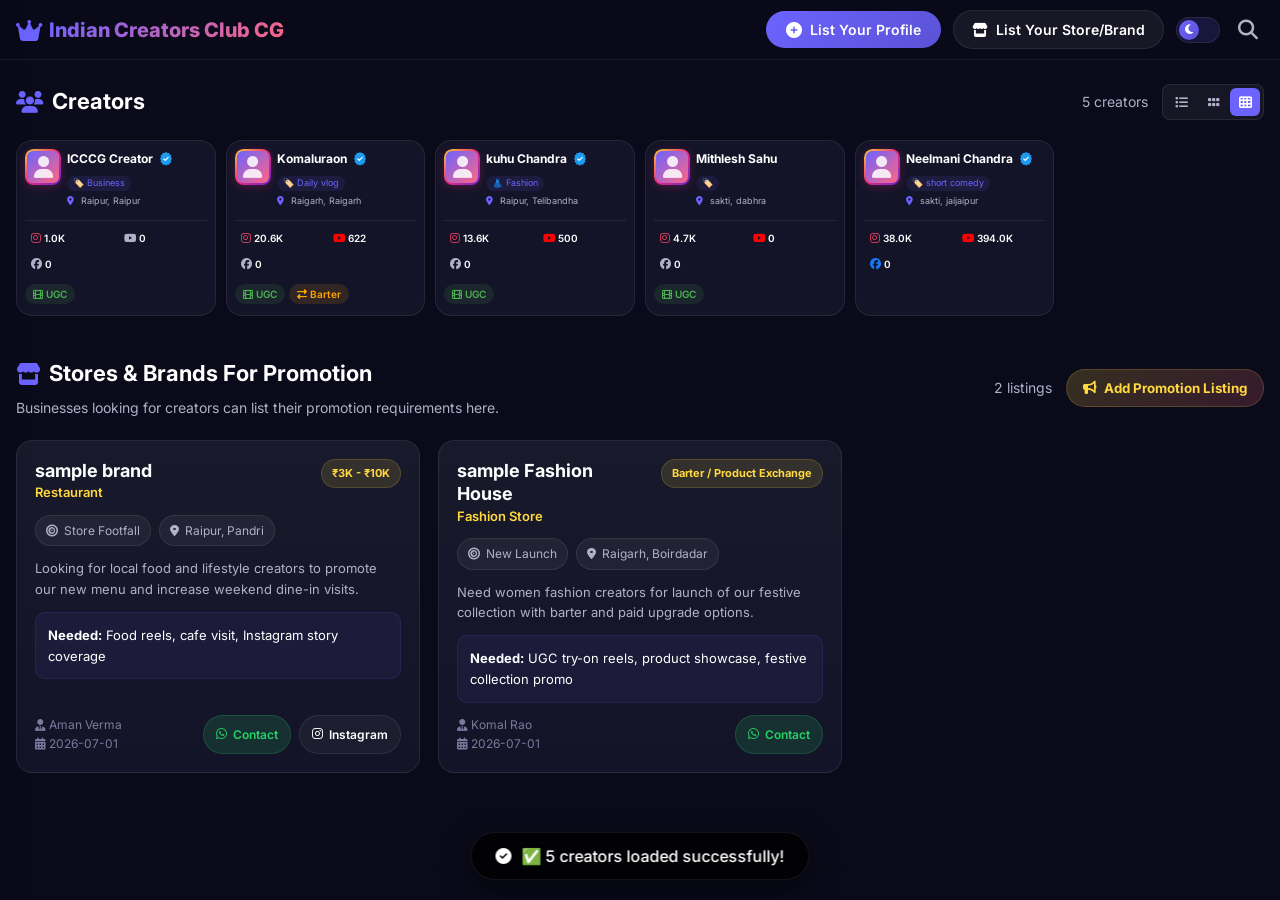
==== commit 91370e3b: "added brand also" ====
--- a/index.html
+++ b/index.html
@@ -33,6 +33,7 @@
         <div class="menu-item" id="nearMeMenu"><i class="fas fa-map-marker-alt"></i> Near Me</div>
         <div class="menu-divider"></div>
         <button class="list-profile-btn" id="listProfileBtn"><i class="fas fa-plus-circle"></i> List Your Profile</button>
+        <button class="list-brand-btn" id="listBrandBtn"><i class="fas fa-store"></i> List Your Store/Brand</button>
 
         <!-- ===== FILTERS SECTION ===== -->
         <div class="filter-section">
@@ -69,6 +70,7 @@
                 </div>
                 <div class="nav-right">
                     <button class="list-profile-desktop" id="listProfileDesktop"><i class="fas fa-plus-circle"></i> List Your Profile</button>
+                    <button class="list-brand-desktop" id="listBrandDesktop"><i class="fas fa-store"></i> List Your Store/Brand</button>
                     <button class="theme-toggle" id="themeToggle" title="Toggle day/night theme" aria-label="Toggle theme">
                         <span class="toggle-knob"><i class="fas fa-moon" aria-hidden="true"></i></span>
                     </button>
@@ -118,6 +120,25 @@
         </div>
     </section>
 
+    <!-- ===== PROMOTION BRANDS GRID ===== -->
+    <section class="promotion-section" aria-label="Stores and brands for promotion">
+        <div class="container">
+            <div class="section-header promotion-header">
+                <div>
+                    <h2><i class="fas fa-store" aria-hidden="true"></i> Stores & Brands For Promotion</h2>
+                    <p class="section-subtitle">Businesses looking for creators can list their promotion requirements here.</p>
+                </div>
+                <div class="header-right">
+                    <span class="creator-count" id="promotionCount">0 listings</span>
+                    <button class="list-brand-inline" id="listBrandInline"><i class="fas fa-bullhorn"></i> Add Promotion Listing</button>
+                </div>
+            </div>
+            <div class="promotion-grid" id="promotionGrid" role="list">
+                <div class="empty-state"><i class="fas fa-store-slash" aria-hidden="true"></i><p>Loading promotion listings...</p></div>
+            </div>
+        </div>
+    </section>
+
     <!-- ===== MODAL (Profile) ===== -->
     <div class="modal" id="profileModal" role="dialog" aria-modal="true" aria-label="Creator profile">
         <div class="modal-content">
@@ -148,7 +169,7 @@
                 </div>
                 <div class="form-row">
                     <div class="form-group">
-                        <label for="whatsapp">WhatsApp Number *</label>
+                        <label for="whatsapp">WhatsApp Number <span style="font-weight:400;color:var(--text-muted);font-size:12px;">— hidden from public</span></label>
                         <input type="tel" id="whatsapp" required placeholder="919999999999" autocomplete="tel">
                     </div>
                     <div class="form-group">
@@ -179,7 +200,7 @@
                 </div>
 
                 <div class="form-group">
-                    <label>Languages Spoken *</label>
+                    <label>Content Languages *</label>
                     <div style="display:flex;flex-wrap:wrap;gap:8px;padding:10px 12px;background:rgba(255,255,255,0.03);border:1px solid var(--border-color);border-radius:8px;">
                         <label class="district-check-label"><input type="checkbox" class="lang-cb" value="Hindi" checked> Hindi</label>
                         <label class="district-check-label"><input type="checkbox" class="lang-cb" value="Chhattisgarhi"> Chhattisgarhi</label>
@@ -204,7 +225,7 @@
                         <label for="barter">Accept Barter / Product Collabs?</label>
                         <select id="barter">
                             <option value="false">No — paid only</option>
-                            <option value="true">Yes — open to barter</option>
+                            <option value="true">Yes if product is valuable </option>
                         </select>
                     </div>
                 </div>
@@ -252,121 +273,47 @@
                     </div>
                     <div class="form-group">
                         <label for="city">City *</label>
-                        <input type="text" id="city" required placeholder="Your city" autocomplete="address-level2">
-                    </div>
-                </div>
-
-                <div class="form-group">
-                    <label>Available In (Districts) <span style="font-weight:400;color:var(--text-muted);font-size:12px;">— select all districts where you can work</span></label>
-                    <div class="district-actions">
-                        <button type="button" class="select-all" id="selectAllDistricts">✅ Select All</button>
-                        <button type="button" class="deselect-all" id="deselectAllDistricts">❌ Deselect All</button>
-                    </div>
-                    <div id="availableDistrictsContainer" style="display:flex;flex-wrap:wrap;gap:8px;padding:10px 12px;background:rgba(255,255,255,0.03);border:1px solid var(--border-color);border-radius:8px;max-height:160px;overflow-y:auto;">
-                        <label class="district-check-label"><input type="checkbox" class="avail-district-cb" value="Bastar"> Bastar</label>
-                        <label class="district-check-label"><input type="checkbox" class="avail-district-cb" value="Balod"> Balod</label>
-                        <label class="district-check-label"><input type="checkbox" class="avail-district-cb" value="Baloda Bazar"> Baloda Bazar</label>
-                        <label class="district-check-label"><input type="checkbox" class="avail-district-cb" value="Balrampur"> Balrampur</label>
-                        <label class="district-check-label"><input type="checkbox" class="avail-district-cb" value="Bemetara"> Bemetara</label>
-                        <label class="district-check-label"><input type="checkbox" class="avail-district-cb" value="Bijapur"> Bijapur</label>
-                        <label class="district-check-label"><input type="checkbox" class="avail-district-cb" value="Bilaspur"> Bilaspur</label>
-                        <label class="district-check-label"><input type="checkbox" class="avail-district-cb" value="Dantewada"> Dantewada</label>
-                        <label class="district-check-label"><input type="checkbox" class="avail-district-cb" value="Dhamtari"> Dhamtari</label>
-                        <label class="district-check-label"><input type="checkbox" class="avail-district-cb" value="Durg"> Durg</label>
-                        <label class="district-check-label"><input type="checkbox" class="avail-district-cb" value="Gariaband"> Gariaband</label>
-                        <label class="district-check-label"><input type="checkbox" class="avail-district-cb" value="Gaurela-Pendra-Marwahi"> Gaurela-Pendra-Marwahi</label>
-                        <label class="district-check-label"><input type="checkbox" class="avail-district-cb" value="Janjgir-Champa"> Janjgir-Champa</label>
-                        <label class="district-check-label"><input type="checkbox" class="avail-district-cb" value="Jashpur"> Jashpur</label>
-                        <label class="district-check-label"><input type="checkbox" class="avail-district-cb" value="Kabirdham"> Kabirdham</label>
-                        <label class="district-check-label"><input type="checkbox" class="avail-district-cb" value="Kanker"> Kanker</label>
-                        <label class="district-check-label"><input type="checkbox" class="avail-district-cb" value="Kondagaon"> Kondagaon</label>
-                        <label class="district-check-label"><input type="checkbox" class="avail-district-cb" value="Korba"> Korba</label>
-                        <label class="district-check-label"><input type="checkbox" class="avail-district-cb" value="Koriya"> Koriya</label>
-                        <label class="district-check-label"><input type="checkbox" class="avail-district-cb" value="Mahasamund"> Mahasamund</label>
-                        <label class="district-check-label"><input type="checkbox" class="avail-district-cb" value="Manendragarh"> Manendragarh</label>
-                        <label class="district-check-label"><input type="checkbox" class="avail-district-cb" value="Mohla-Manpur"> Mohla-Manpur</label>
-                        <label class="district-check-label"><input type="checkbox" class="avail-district-cb" value="Mungeli"> Mungeli</label>
-                        <label class="district-check-label"><input type="checkbox" class="avail-district-cb" value="Narayanpur"> Narayanpur</label>
-                        <label class="district-check-label"><input type="checkbox" class="avail-district-cb" value="Raigarh"> Raigarh</label>
-                        <label class="district-check-label"><input type="checkbox" class="avail-district-cb" value="Raipur"> Raipur</label>
-                        <label class="district-check-label"><input type="checkbox" class="avail-district-cb" value="Rajnandgaon"> Rajnandgaon</label>
-                        <label class="district-check-label"><input type="checkbox" class="avail-district-cb" value="Sakti"> Sakti</label>
-                        <label class="district-check-label"><input type="checkbox" class="avail-district-cb" value="Sarangarh-Bilaigarh"> Sarangarh-Bilaigarh</label>
-                        <label class="district-check-label"><input type="checkbox" class="avail-district-cb" value="Sukma"> Sukma</label>
-                        <label class="district-check-label"><input type="checkbox" class="avail-district-cb" value="Surajpur"> Surajpur</label>
-                        <label class="district-check-label"><input type="checkbox" class="avail-district-cb" value="Surguja"> Surguja</label>
-                    </div>
-                    <p style="font-size:11px;color:var(--text-muted);margin-top:5px;"><i class="fas fa-info-circle" aria-hidden="true"></i> Leave empty to use your home district only</p>
-                </div>
-
-                <div class="form-group">
-                    <label for="niche">Primary Niche * <span style="font-weight:400;color:var(--text-muted);font-size:12px;">— shown on cards</span></label>
-                    <select id="niche" required>
-                        <option value="">Select Niche</option>
-                        <option>Travel</option>
-                        <option>Beauty</option>
-                        <option>Food</option>
-                        <option>Fashion</option>
-                        <option>Tech</option>
-                        <option>Education</option>
-                        <option>Finance</option>
-                        <option>Fitness</option>
-                        <option>Automobile</option>
-                        <option>Real Estate</option>
-                        <option>Hotel Promotion</option>
-                        <option>Restaurant Promotion</option>
-                        <option>Store Promotion</option>
-                        <option>Tourism</option>
-                        <option>Wedding</option>
-                        <option>Local News</option>
-                        <option>Gaming</option>
-                        <option>Photography</option>
-                        <option>Lifestyle</option>
-                        <option>Event Coverage</option>
-                        <option>Health & Wellness</option>
-                        <option>Parenting</option>
-                        <option>Sustainable Living</option>
-                        <option>Other</option>
-                    </select>
-                    <input type="text" id="nicheOther" placeholder="Enter your niche" style="display:none;margin-top:8px;width:100%;padding:10px 12px;border-radius:8px;border:1px solid var(--border-color);background:rgba(255,255,255,0.05);color:var(--text-primary);font-size:14px;font-family:inherit;outline:none;">
-                </div>
-
-                <!-- ===== ADDITIONAL NICHES WITH CUSTOM INPUT ===== -->
-                <div class="form-group">
-                    <label>Additional Niches <span style="font-weight:400;color:var(--text-muted);font-size:12px;">— shown on full profile view only</span></label>
-                    <div id="additionalNichesContainer" style="display:flex;flex-wrap:wrap;gap:8px;padding:10px 12px;background:rgba(255,255,255,0.03);border:1px solid var(--border-color);border-radius:8px;min-height:50px;">
-                        <label class="niche-check-label"><input type="checkbox" class="extra-niche-cb" value="Travel"> ✈️ Travel</label>
-                        <label class="niche-check-label"><input type="checkbox" class="extra-niche-cb" value="Beauty"> 💄 Beauty</label>
-                        <label class="niche-check-label"><input type="checkbox" class="extra-niche-cb" value="Food"> 🍜 Food</label>
-                        <label class="niche-check-label"><input type="checkbox" class="extra-niche-cb" value="Fashion"> 👗 Fashion</label>
-                        <label class="niche-check-label"><input type="checkbox" class="extra-niche-cb" value="Tech"> 💻 Tech</label>
-                        <label class="niche-check-label"><input type="checkbox" class="extra-niche-cb" value="Education"> 📚 Education</label>
-                        <label class="niche-check-label"><input type="checkbox" class="extra-niche-cb" value="Finance"> 💰 Finance</label>
-                        <label class="niche-check-label"><input type="checkbox" class="extra-niche-cb" value="Fitness"> 💪 Fitness</label>
-                        <label class="niche-check-label"><input type="checkbox" class="extra-niche-cb" value="Automobile"> 🚗 Automobile</label>
-                        <label class="niche-check-label"><input type="checkbox" class="extra-niche-cb" value="Real Estate"> 🏠 Real Estate</label>
-                        <label class="niche-check-label"><input type="checkbox" class="extra-niche-cb" value="Hotel Promotion"> 🏨 Hotel Promotion</label>
-                        <label class="niche-check-label"><input type="checkbox" class="extra-niche-cb" value="Restaurant Promotion"> 🍽️ Restaurant Promotion</label>
-                        <label class="niche-check-label"><input type="checkbox" class="extra-niche-cb" value="Store Promotion"> 🛍️ Store Promotion</label>
-                        <label class="niche-check-label"><input type="checkbox" class="extra-niche-cb" value="Tourism"> 🏞️ Tourism</label>
-                        <label class="niche-check-label"><input type="checkbox" class="extra-niche-cb" value="Wedding"> 💍 Wedding</label>
-                        <label class="niche-check-label"><input type="checkbox" class="extra-niche-cb" value="Local News"> 📰 Local News</label>
-                        <label class="niche-check-label"><input type="checkbox" class="extra-niche-cb" value="Gaming"> 🎮 Gaming</label>
-                        <label class="niche-check-label"><input type="checkbox" class="extra-niche-cb" value="Photography"> 📸 Photography</label>
-                        <label class="niche-check-label"><input type="checkbox" class="extra-niche-cb" value="Lifestyle"> 🌟 Lifestyle</label>
-                        <label class="niche-check-label"><input type="checkbox" class="extra-niche-cb" value="Event Coverage"> 🎪 Event Coverage</label>
-                        <label class="niche-check-label"><input type="checkbox" class="extra-niche-cb" value="Health & Wellness"> 🌿 Health & Wellness</label>
-                        <label class="niche-check-label"><input type="checkbox" class="extra-niche-cb" value="Parenting"> 👶 Parenting</label>
-                        <label class="niche-check-label"><input type="checkbox" class="extra-niche-cb" value="Sustainable Living"> 🌍 Sustainable Living</label>
+                        <input type="text" id="city" required placeholder="Your city/village (Current location)" autocomplete="address-level2">
+                    </div>
+                </div>
+
+                <!-- ===== NICHES SECTION ===== -->
+                <div class="form-group">
+                    <label>Niches * <span style="font-weight:400;color:var(--text-muted);font-size:12px;">— select up to 3 (shown on your profile)</span></label>
+                    <div style="display:flex;justify-content:space-between;align-items:center;margin-bottom:6px;">
+                        <span style="font-size:12px;color:var(--text-muted);">Selected: <strong id="nicheCounter">0</strong>/3</span>
+                    </div>
+                    <div id="nichesContainer" style="display:flex;flex-wrap:wrap;gap:8px;padding:10px 12px;background:rgba(255,255,255,0.03);border:1px solid var(--border-color);border-radius:8px;min-height:50px;">
+                        <label class="niche-check-label"><input type="checkbox" class="niche-cb" value="Travel"> ✈️ Travel</label>
+                        <label class="niche-check-label"><input type="checkbox" class="niche-cb" value="Beauty"> 💄 Beauty</label>
+                        <label class="niche-check-label"><input type="checkbox" class="niche-cb" value="Food"> 🍜 Food</label>
+                        <label class="niche-check-label"><input type="checkbox" class="niche-cb" value="Fashion"> 👗 Fashion</label>
+                        <label class="niche-check-label"><input type="checkbox" class="niche-cb" value="Tech"> 💻 Tech</label>
+                        <label class="niche-check-label"><input type="checkbox" class="niche-cb" value="Education"> 📚 Education</label>
+                        <label class="niche-check-label"><input type="checkbox" class="niche-cb" value="Finance"> 💰 Finance</label>
+                        <label class="niche-check-label"><input type="checkbox" class="niche-cb" value="Fitness"> 💪 Fitness</label>
+                        <label class="niche-check-label"><input type="checkbox" class="niche-cb" value="Automobile"> 🚗 Automobile</label>
+                        <label class="niche-check-label"><input type="checkbox" class="niche-cb" value="Real Estate"> 🏠 Real Estate</label>
+                        <label class="niche-check-label"><input type="checkbox" class="niche-cb" value="Store Promotion"> 🛍️ Store Promotion</label>
+                        <label class="niche-check-label"><input type="checkbox" class="niche-cb" value="Tourism"> 🏞️ Tourism</label>
+                        <label class="niche-check-label"><input type="checkbox" class="niche-cb" value="Wedding"> 💍 Wedding</label>
+                        <label class="niche-check-label"><input type="checkbox" class="niche-cb" value="Local News"> 📰 Local News</label>
+                        <label class="niche-check-label"><input type="checkbox" class="niche-cb" value="Gaming"> 🎮 Gaming</label>
+                        <label class="niche-check-label"><input type="checkbox" class="niche-cb" value="Photography"> 📸 Photography</label>
+                        <label class="niche-check-label"><input type="checkbox" class="niche-cb" value="Lifestyle"> 🌟 Lifestyle</label>
+                        <label class="niche-check-label"><input type="checkbox" class="niche-cb" value="Event Coverage"> 🎪 Event Coverage</label>
+                        <label class="niche-check-label"><input type="checkbox" class="niche-cb" value="Health & Wellness"> 🌿 Health & Wellness</label>
+                        <label class="niche-check-label"><input type="checkbox" class="niche-cb" value="Parenting"> 👶 Parenting</label>
+                        <label class="niche-check-label"><input type="checkbox" class="niche-cb" value="Sustainable Living"> 🌍 Sustainable Living</label>
                     </div>
                     <!-- Custom niche input with plus button -->
                     <div style="display:flex;gap:8px;margin-top:10px;align-items:center;">
-                        <input type="text" id="customNicheInput" placeholder="Enter custom niche..." maxlength="30" style="flex:1;padding:10px 14px;border-radius:8px;border:1px solid var(--border-color);background:var(--surface-strong);color:var(--text-primary);font-size:14px;font-family:inherit;outline:none;">
+                        <input type="text" id="customNicheInput" placeholder="Enter custom niche (not in list above)..." maxlength="30" style="flex:1;padding:10px 14px;border-radius:8px;border:1px solid var(--border-color);background:var(--surface-strong);color:var(--text-primary);font-size:14px;font-family:inherit;outline:none;">
                         <button type="button" id="addCustomNicheBtn" aria-label="Add custom niche" style="padding:10px 16px;background:var(--primary);color:#fff;border:none;border-radius:8px;font-size:18px;cursor:pointer;transition:var(--transition);display:flex;align-items:center;justify-content:center;min-width:44px;height:44px;">
                             <i class="fas fa-plus" aria-hidden="true"></i>
                         </button>
                     </div>
-                    <p style="font-size:11px;color:var(--text-muted);margin-top:5px;"><i class="fas fa-info-circle" aria-hidden="true"></i> Don't re-select your primary niche here. Use the input above to add custom niches.</p>
+                    <p style="font-size:11px;color:var(--text-muted);margin-top:5px;"><i class="fas fa-info-circle" aria-hidden="true"></i> Select up to 3 niches from the list, or add custom niches not listed above.</p>
                 </div>
                 
                 <div class="form-group">
@@ -420,49 +367,33 @@
                 <h3 style="margin-top:20px;margin-bottom:12px;font-size:16px;color:var(--text-secondary);border-bottom:1px solid var(--border-color);padding-bottom:8px;">
                     <i class="fas fa-chart-bar" aria-hidden="true"></i> Social Media Stats
                 </h3>
-                <p style="font-size:13px;color:var(--text-muted);margin-bottom:14px;"><i class="fas fa-info-circle"></i> Fill in stats for the platforms you are active on. Per-platform avg views/likes/comments help brands evaluate your reach.</p>
+                <p style="font-size:13px;color:var(--text-muted);margin-bottom:14px;"><i class="fas fa-info-circle"></i> Fill in the follower/subscriber counts for your social media platforms.</p>
 
                 <div style="background:rgba(225,48,108,0.06);border:1px solid rgba(225,48,108,0.18);border-radius:10px;padding:12px 14px;margin-bottom:12px;">
                     <div style="font-size:13px;font-weight:600;color:#E1306C;margin-bottom:8px;"><i class="fab fa-instagram"></i> Instagram</div>
-                    <div class="form-row" style="margin-bottom:0;">
-                        <div class="form-group" style="margin-bottom:8px;"><label style="font-size:12px;">Followers</label><input type="number" id="instaFollowers" placeholder="0" min="0"></div>
-                        <div class="form-group" style="margin-bottom:8px;"><label style="font-size:12px;">Avg Reel Views</label><input type="number" id="avgViews" placeholder="0" min="0"></div>
-                    </div>
-                    <div class="form-row" style="margin-bottom:0;">
-                        <div class="form-group" style="margin-bottom:0;"><label style="font-size:12px;">Avg Likes</label><input type="number" id="instaAvgLikes" placeholder="0" min="0"></div>
-                        <div class="form-group" style="margin-bottom:0;"><label style="font-size:12px;">Avg Comments</label><input type="number" id="instaAvgComments" placeholder="0" min="0"></div>
+                    <div class="form-group" style="margin-bottom:0;">
+                        <label style="font-size:12px;">Followers</label>
+                        <input type="number" id="instaFollowers" placeholder="0" min="0">
                     </div>
                 </div>
 
                 <div style="background:rgba(255,0,0,0.05);border:1px solid rgba(255,0,0,0.15);border-radius:10px;padding:12px 14px;margin-bottom:12px;">
                     <div style="font-size:13px;font-weight:600;color:#FF0000;margin-bottom:8px;"><i class="fab fa-youtube"></i> YouTube</div>
-                    <div class="form-row" style="margin-bottom:0;">
-                        <div class="form-group" style="margin-bottom:8px;"><label style="font-size:12px;">Subscribers</label><input type="number" id="ytSubs" placeholder="0" min="0"></div>
-                        <div class="form-group" style="margin-bottom:8px;"><label style="font-size:12px;">Avg Views</label><input type="number" id="ytAvgViews" placeholder="0" min="0"></div>
-                    </div>
-                    <div class="form-row" style="margin-bottom:0;">
-                        <div class="form-group" style="margin-bottom:0;"><label style="font-size:12px;">Avg Likes</label><input type="number" id="ytAvgLikes" placeholder="0" min="0"></div>
-                        <div class="form-group" style="margin-bottom:0;"><label style="font-size:12px;">Avg Comments</label><input type="number" id="ytAvgComments" placeholder="0" min="0"></div>
+                    <div class="form-group" style="margin-bottom:0;">
+                        <label style="font-size:12px;">Subscribers</label>
+                        <input type="number" id="ytSubs" placeholder="0" min="0">
                     </div>
                 </div>
 
                 <div style="background:rgba(24,119,242,0.05);border:1px solid rgba(24,119,242,0.18);border-radius:10px;padding:12px 14px;margin-bottom:12px;">
                     <div style="font-size:13px;font-weight:600;color:#1877F2;margin-bottom:8px;"><i class="fab fa-facebook"></i> Facebook</div>
-                    <div class="form-row" style="margin-bottom:0;">
-                        <div class="form-group" style="margin-bottom:8px;"><label style="font-size:12px;">Followers</label><input type="number" id="fbFollowers" placeholder="0" min="0"></div>
-                        <div class="form-group" style="margin-bottom:8px;"><label style="font-size:12px;">Avg Views</label><input type="number" id="fbAvgViews" placeholder="0" min="0"></div>
-                    </div>
-                    <div class="form-row" style="margin-bottom:0;">
-                        <div class="form-group" style="margin-bottom:0;"><label style="font-size:12px;">Avg Likes</label><input type="number" id="fbAvgLikes" placeholder="0" min="0"></div>
-                        <div class="form-group" style="margin-bottom:0;"><label style="font-size:12px;">Avg Comments</label><input type="number" id="fbAvgComments" placeholder="0" min="0"></div>
-                    </div>
-                </div>
-
-                <div class="form-row">
-                    <div class="form-group">
-                        <label for="engagementRate">Overall Engagement Rate (%)</label>
-                        <input type="number" step="0.1" id="engagementRate" placeholder="5.0" min="0" max="100">
-                    </div>
+                    <div class="form-group" style="margin-bottom:0;">
+                        <label style="font-size:12px;">Followers</label>
+                        <input type="number" id="fbFollowers" placeholder="0" min="0">
+                    </div>
+                </div>
+
+                <div class="form-row">
                     <div class="form-group">
                         <label for="turnaroundDays">Content Turnaround (days)</label>
                         <input type="number" id="turnaroundDays" placeholder="3" min="1" max="30">
@@ -504,32 +435,7 @@
                 </h3>
                 <div class="form-group">
                     <label for="pastBrands">Brands you've worked with <span style="font-size:11px;color:var(--text-muted);">— comma separated</span></label>
-                    <input type="text" id="pastBrands" placeholder="e.g. Haldiram's, Wow Skin, Local Restaurant">
-                </div>
-
-                <!-- Custom Links -->
-                <h3 style="margin-top:20px;margin-bottom:12px;font-size:16px;color:var(--text-secondary);border-bottom:1px solid var(--border-color);padding-bottom:8px;">
-                    <i class="fas fa-link" aria-hidden="true"></i> Profile / Contact Links <span style="font-weight:400;font-size:12px;color:var(--text-muted);">— optional, share your key links</span>
-                </h3>
-                <div class="form-row">
-                    <div class="form-group" style="margin-bottom:8px;">
-                        <label><i class="fab fa-facebook" style="color:#1877F2;"></i> Facebook Page/Group URL</label>
-                        <input type="url" id="portfolio1" placeholder="https://facebook.com/yourpage">
-                    </div>
-                    <div class="form-group" style="margin-bottom:8px;">
-                        <label><i class="fab fa-whatsapp" style="color:#25D366;"></i> WhatsApp Channel/Group URL</label>
-                        <input type="url" id="portfolio2" placeholder="https://whatsapp.com/channel/...">
-                    </div>
-                </div>
-                <div class="form-row">
-                    <div class="form-group" style="margin-bottom:8px;">
-                        <label><i class="fab fa-instagram" style="color:#E1306C;"></i> Instagram Profile/Page URL</label>
-                        <input type="url" id="portfolio3" placeholder="https://instagram.com/yourhandle">
-                    </div>
-                    <div class="form-group" style="margin-bottom:8px;">
-                        <label><i class="fab fa-telegram" style="color:#229ED9;"></i> Telegram Group/Channel URL</label>
-                        <input type="url" id="portfolio4" placeholder="https://t.me/yourgroup">
-                    </div>
+                    <input type="text" id="pastBrands" placeholder="e.g. Haldiram's, Wow Skin, Local Restaurant, local hotel, local store">
                 </div>
                 
                 <!-- Service Charges -->
@@ -602,66 +508,6 @@
                     <div class="service-charge-row">
                         <div class="form-group" style="margin-bottom:0;">
                             <label style="font-size:11px;">Service Name</label>
-                            <input type="text" class="service-name-input" value="Feed Post" style="padding:8px 12px;font-size:13px;">
-                        </div>
-                        <div class="form-group" style="margin-bottom:0;">
-                            <label style="font-size:11px;">Charge (₹)</label>
-                            <input type="number" class="service-charge-input" placeholder="3000" style="padding:8px 12px;font-size:13px;">
-                        </div>
-                        <div class="form-group" style="margin-bottom:0;">
-                            <label style="font-size:11px;">Model</label>
-                            <select class="service-model-select" style="padding:8px 12px;font-size:13px;">
-                                <option value="fixed">Fixed</option>
-                                <option value="starting_from">Starting From</option>
-                                <option value="negotiable">Negotiable</option>
-                                <option value="range">Range</option>
-                            </select>
-                        </div>
-                        <div class="form-group" style="margin-bottom:0;">
-                            <label style="font-size:11px;">Min (₹)</label>
-                            <input type="number" class="service-min-input" placeholder="2000" style="padding:8px 12px;font-size:13px;">
-                        </div>
-                        <div class="form-group" style="margin-bottom:0;">
-                            <label style="font-size:11px;">Max (₹)</label>
-                            <input type="number" class="service-max-input" placeholder="4000" style="padding:8px 12px;font-size:13px;">
-                        </div>
-                        <button type="button" class="remove-service-btn" onclick="removeServiceRow(this)" style="margin-top:18px;" aria-label="Remove service">
-                            <i class="fas fa-trash" aria-hidden="true"></i>
-                        </button>
-                    </div>
-                    <div class="service-charge-row">
-                        <div class="form-group" style="margin-bottom:0;">
-                            <label style="font-size:11px;">Service Name</label>
-                            <input type="text" class="service-name-input" value="Professional Reel Shoot" style="padding:8px 12px;font-size:13px;">
-                        </div>
-                        <div class="form-group" style="margin-bottom:0;">
-                            <label style="font-size:11px;">Charge (₹)</label>
-                            <input type="number" class="service-charge-input" placeholder="4000" style="padding:8px 12px;font-size:13px;">
-                        </div>
-                        <div class="form-group" style="margin-bottom:0;">
-                            <label style="font-size:11px;">Model</label>
-                            <select class="service-model-select" style="padding:8px 12px;font-size:13px;">
-                                <option value="fixed">Fixed</option>
-                                <option value="starting_from" selected>Starting From</option>
-                                <option value="negotiable">Negotiable</option>
-                                <option value="range">Range</option>
-                            </select>
-                        </div>
-                        <div class="form-group" style="margin-bottom:0;">
-                            <label style="font-size:11px;">Min (₹)</label>
-                            <input type="number" class="service-min-input" placeholder="3000" style="padding:8px 12px;font-size:13px;">
-                        </div>
-                        <div class="form-group" style="margin-bottom:0;">
-                            <label style="font-size:11px;">Max (₹)</label>
-                            <input type="number" class="service-max-input" placeholder="6000" style="padding:8px 12px;font-size:13px;">
-                        </div>
-                        <button type="button" class="remove-service-btn" onclick="removeServiceRow(this)" style="margin-top:18px;" aria-label="Remove service">
-                            <i class="fas fa-trash" aria-hidden="true"></i>
-                        </button>
-                    </div>
-                    <div class="service-charge-row">
-                        <div class="form-group" style="margin-bottom:0;">
-                            <label style="font-size:11px;">Service Name</label>
                             <input type="text" class="service-name-input" value="Brand Collaboration" style="padding:8px 12px;font-size:13px;">
                         </div>
                         <div class="form-group" style="margin-bottom:0;">
@@ -700,16 +546,98 @@
         </div>
     </div>
 
+    <!-- ===== MODAL (Brand) ===== -->
+    <div class="modal" id="brandModal" role="dialog" aria-modal="true" aria-label="List your store or brand">
+        <div class="modal-content" style="max-width:720px;">
+            <button class="close-modal" id="closeBrandModal" aria-label="Close brand form"><i class="fas fa-times" aria-hidden="true"></i></button>
+            <h2><i class="fas fa-store" aria-hidden="true"></i> List Your Store/Brand</h2>
+            <p>Add your promotion requirement so creators can discover your business on the main page.</p>
+            <form id="brandForm" novalidate>
+                <div class="form-row">
+                    <div class="form-group">
+                        <label for="brandName">Store / Brand Name *</label>
+                        <input type="text" id="brandName" required placeholder="Your business name">
+                    </div>
+                    <div class="form-group">
+                        <label for="brandCategory">Category *</label>
+                        <input type="text" id="brandCategory" required placeholder="Restaurant, Fashion, Salon, Cafe...">
+                    </div>
+                </div>
+                <div class="form-row">
+                    <div class="form-group">
+                        <label for="brandDistrict">District *</label>
+                        <input type="text" id="brandDistrict" required placeholder="Raipur">
+                    </div>
+                    <div class="form-group">
+                        <label for="brandCity">City / Area *</label>
+                        <input type="text" id="brandCity" required placeholder="Telibandha">
+                    </div>
+                </div>
+                <div class="form-row">
+                    <div class="form-group">
+                        <label for="brandContactName">Contact Person *</label>
+                        <input type="text" id="brandContactName" required placeholder="Owner or manager name">
+                    </div>
+                    <div class="form-group">
+                        <label for="brandWhatsapp">WhatsApp Number *</label>
+                        <input type="tel" id="brandWhatsapp" required placeholder="919999999999">
+                    </div>
+                </div>
+                <div class="form-row">
+                    <div class="form-group">
+                        <label for="brandBudget">Promotion Budget *</label>
+                        <select id="brandBudget" required>
+                            <option value="">Select budget range</option>
+                            <option value="Under ₹3K">Under ₹3K</option>
+                            <option value="₹3K - ₹10K">₹3K - ₹10K</option>
+                            <option value="₹10K - ₹25K">₹10K - ₹25K</option>
+                            <option value="₹25K+">₹25K+</option>
+                            <option value="Barter / Product Exchange">Barter / Product Exchange</option>
+                        </select>
+                    </div>
+                    <div class="form-group">
+                        <label for="brandGoal">Campaign Goal *</label>
+                        <select id="brandGoal" required>
+                            <option value="">Select goal</option>
+                            <option value="Store Footfall">Store Footfall</option>
+                            <option value="Product Promotion">Product Promotion</option>
+                            <option value="New Launch">New Launch</option>
+                            <option value="Event Promotion">Event Promotion</option>
+                            <option value="Brand Awareness">Brand Awareness</option>
+                        </select>
+                    </div>
+                </div>
+                <div class="form-group">
+                    <label for="brandServicesNeeded">Creators / Services Needed *</label>
+                    <input type="text" id="brandServicesNeeded" required placeholder="Reel promotion, UGC video, store visit, food review">
+                </div>
+                <div class="form-group">
+                    <label for="brandDescription">Promotion Brief *</label>
+                    <textarea id="brandDescription" rows="4" required placeholder="Describe what you want promoted, target audience, timeline, and what kind of creator you need."></textarea>
+                </div>
+                <div class="form-row">
+                    <div class="form-group">
+                        <label for="brandInstagram">Instagram URL</label>
+                        <input type="url" id="brandInstagram" placeholder="https://instagram.com/yourbrand">
+                    </div>
+                    <div class="form-group">
+                        <label for="brandWebsite">Website / Google Map Link</label>
+                        <input type="url" id="brandWebsite" placeholder="https://yourbrand.com or Google Maps link">
+                    </div>
+                </div>
+                <button type="submit" class="submit-btn"><i class="fas fa-paper-plane" aria-hidden="true"></i> Submit Brand Listing</button>
+            </form>
+        </div>
+    </div>
+
     <!-- ===== TOAST ===== -->
     <div id="toastContainer" role="alert" aria-live="polite"></div>
 
     <script>
-        // Show/hide "Other" text inputs for District and Niche selects
+        // Show/hide "Other" text inputs for District selects
         document.addEventListener('DOMContentLoaded', function() {
             const districtSel = document.getElementById('district');
             const districtOther = document.getElementById('districtOther');
-            const nicheSel = document.getElementById('niche');
-            const nicheOther = document.getElementById('nicheOther');
 
             districtSel.addEventListener('change', function() {
                 const show = this.value === 'Other';
@@ -717,13 +645,6 @@
                 districtOther.required = show;
                 if (!show) districtOther.value = '';
             });
-
-            nicheSel.addEventListener('change', function() {
-                const show = this.value === 'Other';
-                nicheOther.style.display = show ? 'block' : 'none';
-                nicheOther.required = show;
-                if (!show) nicheOther.value = '';
-            });
         });
     </script>
     <script src="script.js"></script>
--- a/style.css
+++ b/style.css
@@ -191,6 +191,25 @@
 .list-profile-desktop i {
     font-size: 16px;
 }
+.list-brand-desktop {
+    display: none;
+    align-items: center;
+    gap: 8px;
+    background: rgba(255, 255, 255, 0.06);
+    color: var(--text-primary);
+    padding: 10px 18px;
+    border-radius: 60px;
+    font-weight: 600;
+    font-size: 14px;
+    border: 1px solid var(--border-color);
+    white-space: nowrap;
+    transition: var(--transition);
+}
+.list-brand-desktop:hover {
+    border-color: rgba(255, 217, 61, 0.45);
+    color: var(--accent);
+    transform: translateY(-2px);
+}
 
 .nav-right .search-toggle {
     font-size: 20px;
@@ -380,6 +399,25 @@
     transform: scale(1.02);
     box-shadow: 0 8px 25px rgba(108, 99, 255, 0.4);
 }
+.side-menu .list-brand-btn {
+    width: 100%;
+    padding: 13px 14px;
+    background: rgba(255, 217, 61, 0.12);
+    border: 1px solid rgba(255, 217, 61, 0.18);
+    border-radius: 60px;
+    color: var(--accent);
+    font-weight: 700;
+    display: flex;
+    align-items: center;
+    justify-content: center;
+    gap: 8px;
+    margin-top: 10px;
+    transition: var(--transition);
+}
+.side-menu .list-brand-btn:hover {
+    transform: scale(1.02);
+    background: rgba(255, 217, 61, 0.18);
+}
 .menu-item.active {
     color: var(--primary);
     font-weight: 600;
@@ -481,6 +519,33 @@
 .creators-section {
     padding: 24px 0 40px;
 }
+.promotion-section {
+    padding: 0 0 48px;
+}
+.promotion-header {
+    align-items: end;
+}
+.section-subtitle {
+    margin-top: 6px;
+    color: var(--text-secondary);
+    font-size: 14px;
+}
+.list-brand-inline {
+    background: linear-gradient(135deg, rgba(255, 217, 61, 0.18), rgba(255, 101, 132, 0.18));
+    color: var(--accent);
+    border: 1px solid rgba(255, 217, 61, 0.18);
+    border-radius: 60px;
+    padding: 10px 16px;
+    font-weight: 700;
+    display: inline-flex;
+    align-items: center;
+    gap: 8px;
+    transition: var(--transition);
+}
+.list-brand-inline:hover {
+    transform: translateY(-2px);
+    border-color: rgba(255, 217, 61, 0.35);
+}
 .section-header {
     display: flex;
     justify-content: space-between;
@@ -631,9 +696,6 @@
 .creator-card.medium .creator-social .social-link {
     font-size: 11px;
     padding: 3px 8px;
-}
-.creator-card.medium .engagement-badge {
-    font-size: 10px;
 }
 .creator-card.medium .distance-badge {
     font-size: 9px;
@@ -696,10 +758,6 @@
 }
 .creator-card.small .creator-social .social-link i {
     font-size: 11px;
-}
-.creator-card.small .engagement-badge {
-    font-size: 9px;
-    padding: 0 6px;
 }
 .creator-card.small .relevance-badge {
     font-size: 7px;
@@ -886,16 +944,6 @@
 .creator-social .social-link.facebook i {
     color: #1877F2;
 }
-.engagement-badge {
-    font-size: 11px;
-    background: rgba(76, 175, 80, 0.15);
-    color: #4CAF50;
-    padding: 0 10px;
-    border-radius: 50px;
-    display: flex;
-    align-items: center;
-    gap: 4px;
-}
 
 /* ===== SERVICES & CHARGES ===== */
 .creator-services {
@@ -1063,6 +1111,132 @@
     font-size: 40px;
     color: var(--text-muted);
     margin-bottom: 12px;
+}
+
+/* ===== PROMOTION CARDS ===== */
+.promotion-grid {
+    display: grid;
+    grid-template-columns: 1fr;
+    gap: 18px;
+}
+@media (min-width: 640px) {
+    .promotion-grid {
+        grid-template-columns: repeat(2, 1fr);
+    }
+}
+@media (min-width: 1024px) {
+    .promotion-grid {
+        grid-template-columns: repeat(3, 1fr);
+    }
+}
+.promotion-card {
+    background: linear-gradient(180deg, rgba(255, 255, 255, 0.02), transparent), var(--bg-card);
+    border: 1px solid var(--border-color);
+    border-radius: var(--radius);
+    padding: 18px;
+    display: flex;
+    flex-direction: column;
+    gap: 12px;
+    transition: var(--transition);
+}
+.promotion-card:hover {
+    transform: translateY(-3px);
+    border-color: rgba(255, 217, 61, 0.25);
+    box-shadow: var(--shadow);
+}
+.promotion-card-head {
+    display: flex;
+    align-items: flex-start;
+    justify-content: space-between;
+    gap: 12px;
+}
+.promotion-card-title {
+    font-size: 18px;
+    font-weight: 700;
+    line-height: 1.3;
+}
+.promotion-card-category {
+    color: var(--accent);
+    font-size: 13px;
+    font-weight: 600;
+}
+.promotion-budget-badge {
+    background: rgba(255, 217, 61, 0.12);
+    color: var(--accent);
+    border: 1px solid rgba(255, 217, 61, 0.16);
+    padding: 5px 10px;
+    border-radius: 999px;
+    font-size: 11px;
+    font-weight: 700;
+    white-space: nowrap;
+}
+.promotion-meta {
+    display: flex;
+    flex-wrap: wrap;
+    gap: 8px;
+}
+.promotion-pill {
+    display: inline-flex;
+    align-items: center;
+    gap: 6px;
+    padding: 5px 10px;
+    border-radius: 999px;
+    background: var(--surface-soft);
+    color: var(--text-secondary);
+    font-size: 12px;
+    border: 1px solid var(--border-color);
+}
+.promotion-desc {
+    color: var(--text-secondary);
+    font-size: 13px;
+    line-height: 1.6;
+}
+.promotion-services {
+    padding: 12px;
+    border-radius: 10px;
+    background: rgba(108, 99, 255, 0.08);
+    border: 1px solid rgba(108, 99, 255, 0.12);
+    font-size: 13px;
+    color: var(--text-primary);
+}
+.promotion-footer {
+    display: flex;
+    align-items: center;
+    justify-content: space-between;
+    gap: 10px;
+    margin-top: auto;
+}
+.promotion-contact {
+    font-size: 12px;
+    color: var(--text-muted);
+}
+.promotion-actions {
+    display: flex;
+    gap: 8px;
+    flex-wrap: wrap;
+}
+.promotion-link-btn {
+    display: inline-flex;
+    align-items: center;
+    gap: 6px;
+    padding: 9px 12px;
+    border-radius: 999px;
+    font-size: 12px;
+    font-weight: 600;
+    transition: var(--transition);
+    border: 1px solid var(--border-color);
+}
+.promotion-link-btn.primary {
+    background: rgba(37, 211, 102, 0.14);
+    color: #25D366;
+    border-color: rgba(37, 211, 102, 0.2);
+}
+.promotion-link-btn.secondary {
+    background: rgba(255, 255, 255, 0.04);
+    color: var(--text-primary);
+}
+.promotion-link-btn:hover {
+    transform: translateY(-1px);
 }
 
 /* ===== TOAST ===== */
@@ -1404,6 +1578,30 @@
     font-weight: 600;
 }
 
+/* ===== NICHE CHECKBOX LABELS - DISABLED STATE ===== */
+.niche-check-label.disabled {
+    opacity: 0.5;
+    cursor: not-allowed;
+}
+.niche-check-label.disabled:hover {
+    background: rgba(255, 255, 255, 0.04);
+    border-color: var(--border-color);
+    color: var(--text-secondary);
+}
+.niche-check-label.disabled input[type="checkbox"] {
+    cursor: not-allowed;
+}
+.niche-tag-custom.disabled {
+    opacity: 0.5;
+    cursor: not-allowed;
+}
+.niche-tag-custom.disabled:hover {
+    background: rgba(255, 165, 0, 0.12);
+}
+.niche-tag-custom.disabled input[type="checkbox"] {
+    cursor: not-allowed;
+}
+
 /* ===== CUSTOM NICHE TAG ===== */
 .niche-tag-custom {
     display: inline-flex;
@@ -1478,9 +1676,15 @@
     .list-profile-desktop {
         display: inline-flex;
     }
+    .list-brand-desktop {
+        display: inline-flex;
+    }
 }
 @media (max-width: 768px) {
     .list-profile-desktop {
+        display: none;
+    }
+    .list-brand-desktop {
         display: none;
     }
     .navbar {
@@ -1592,6 +1796,23 @@
         width: 100%;
         padding: 4px 8px;
         font-size: 10px;
+    }
+    .promotion-header {
+        align-items: stretch;
+    }
+    .promotion-header .header-right {
+        width: 100%;
+        justify-content: space-between;
+    }
+    .list-brand-inline {
+        justify-content: center;
+    }
+    .promotion-footer {
+        flex-direction: column;
+        align-items: flex-start;
+    }
+    .promotion-actions {
+        width: 100%;
     }
 }
 
@@ -1716,10 +1937,6 @@
         background: #f0f0f0 !important;
         color: #000 !important;
     }
-    .engagement-badge {
-        background: #f0f0f0 !important;
-        color: #000 !important;
-    }
     .relevance-badge {
         background: #f0f0f0 !important;
         color: #000 !important;
